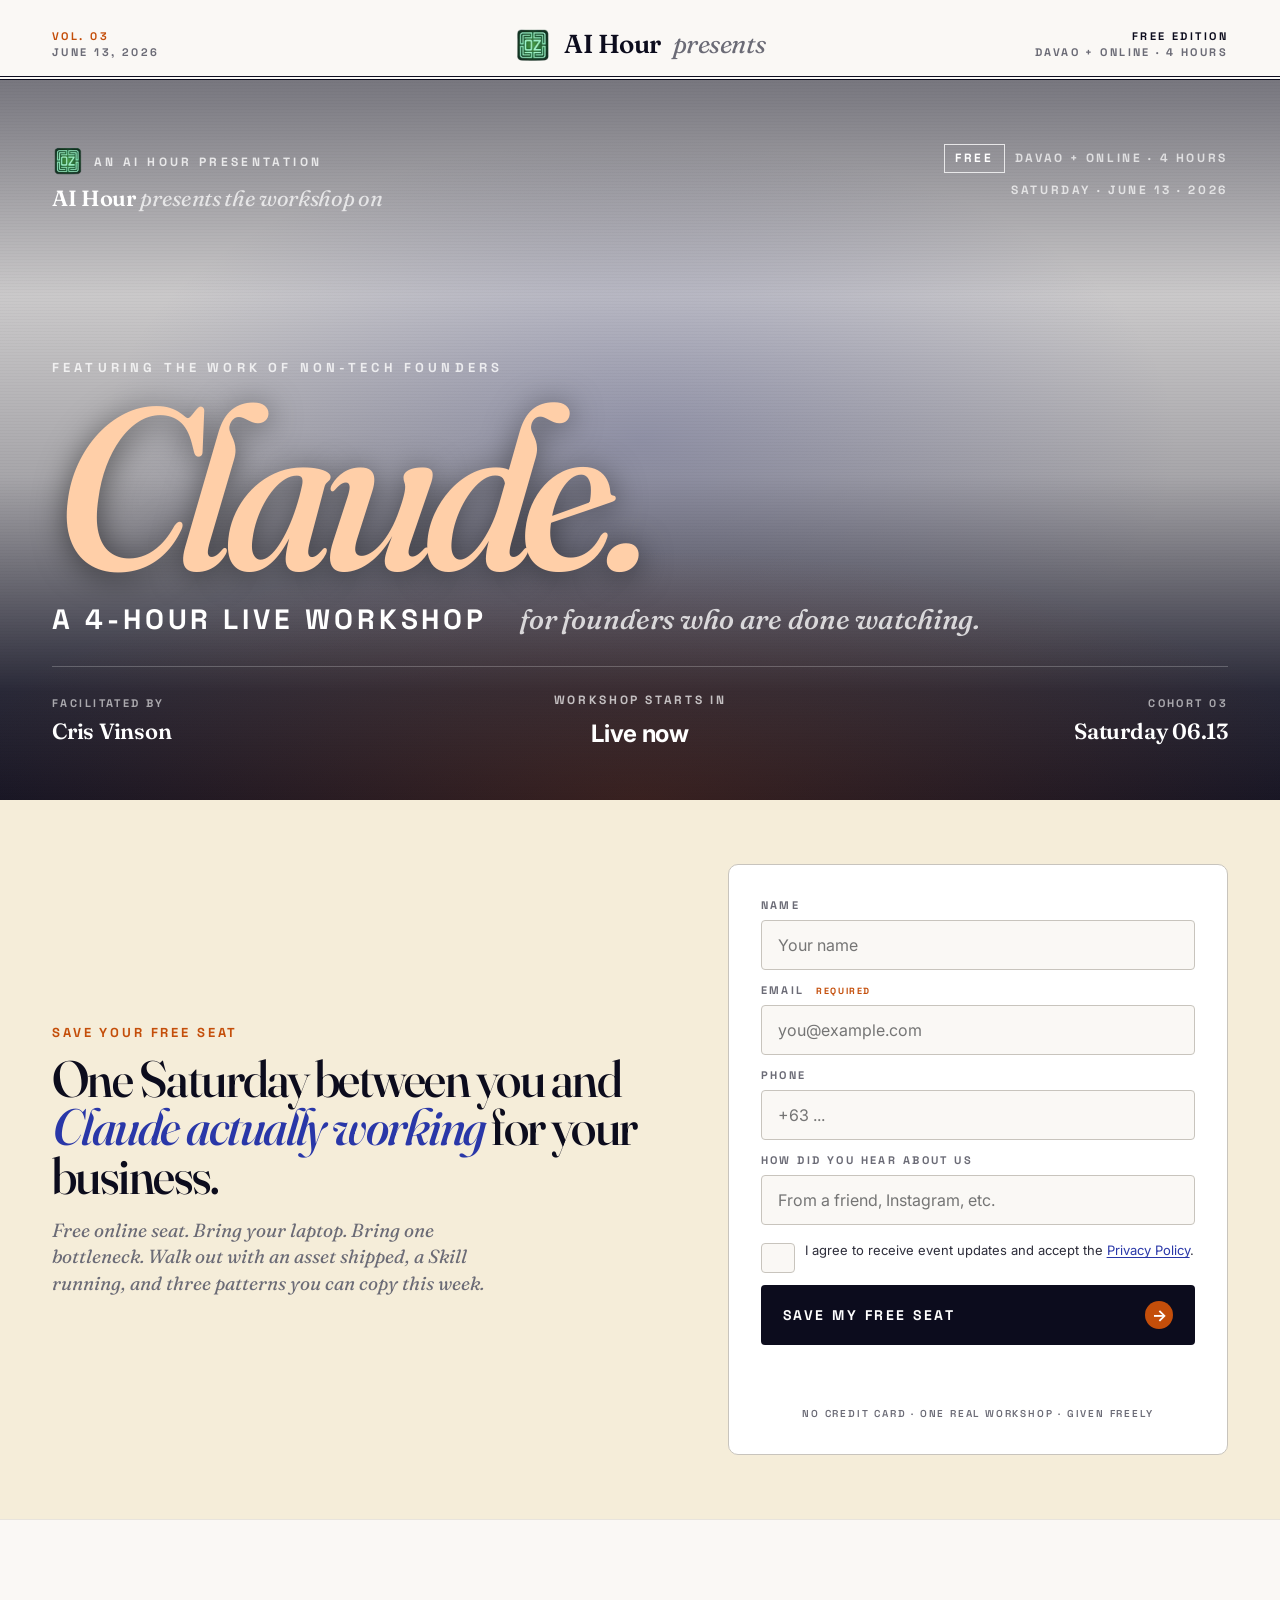
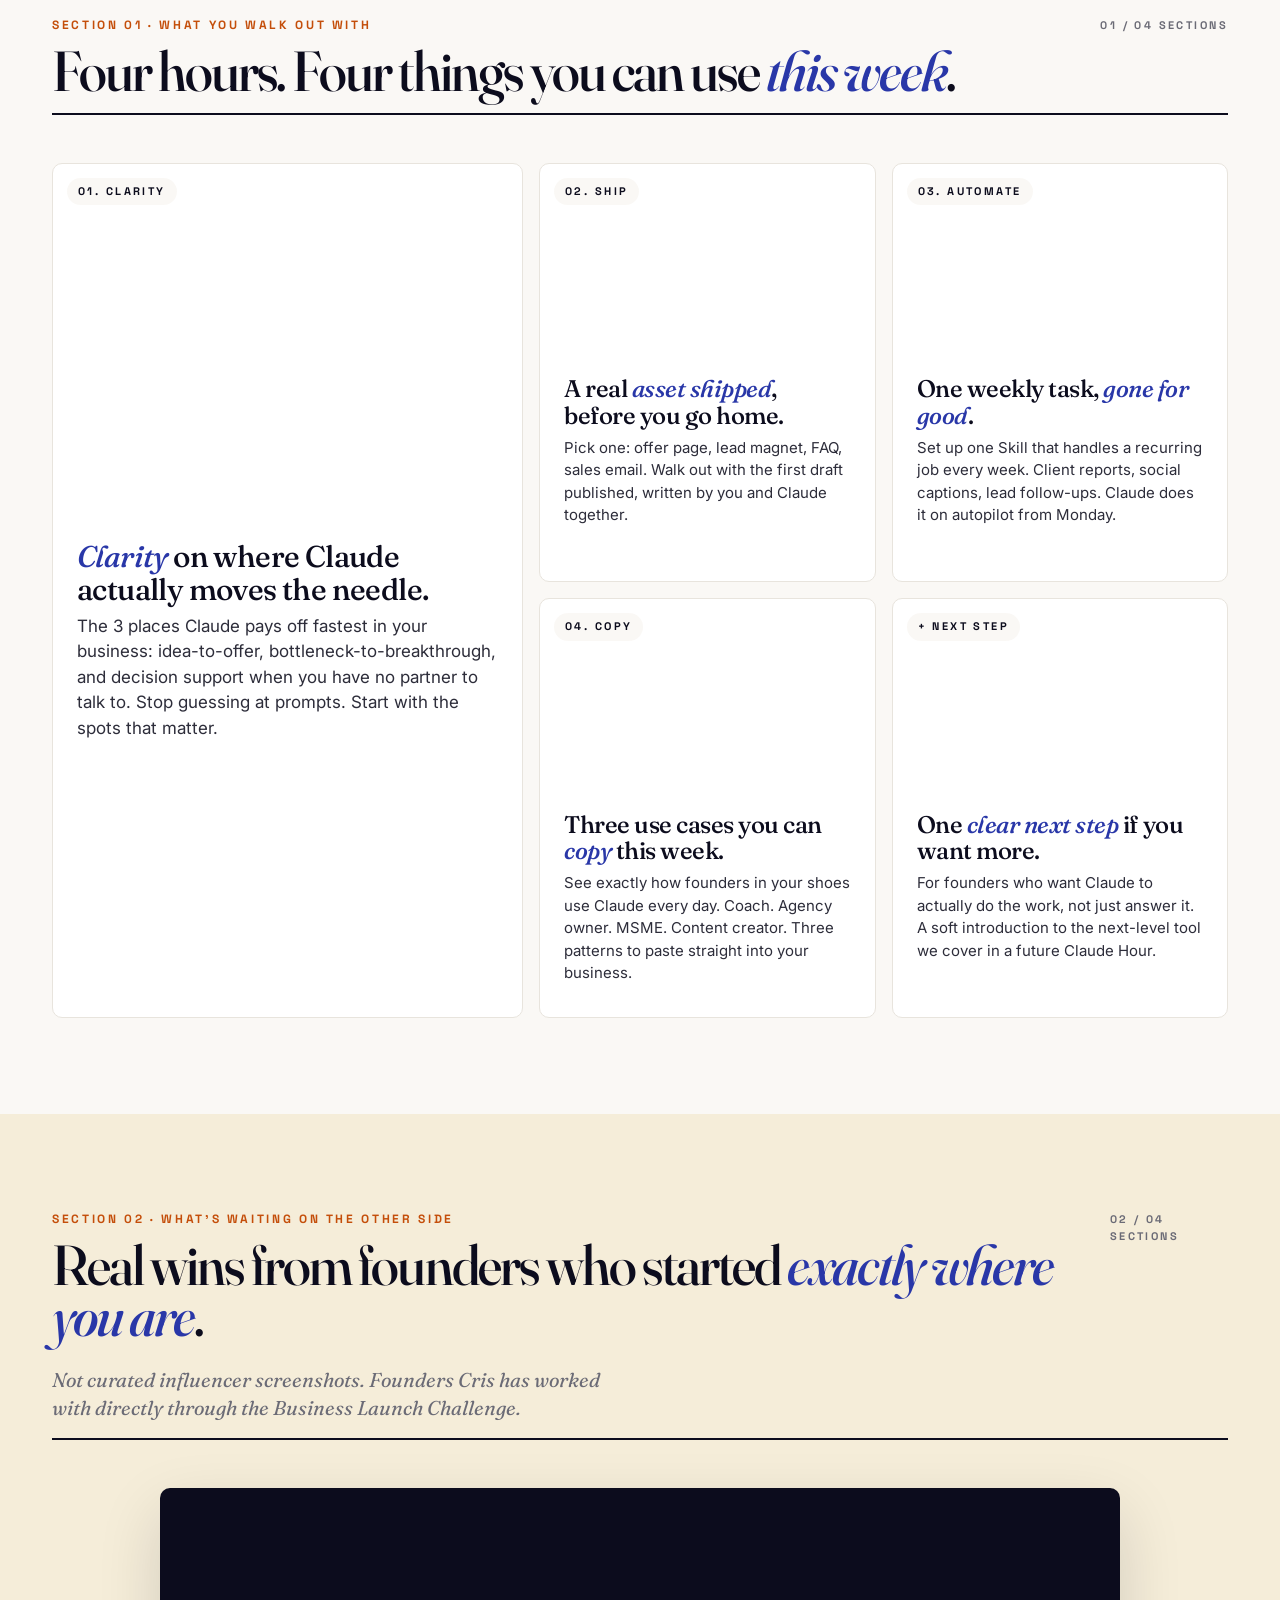
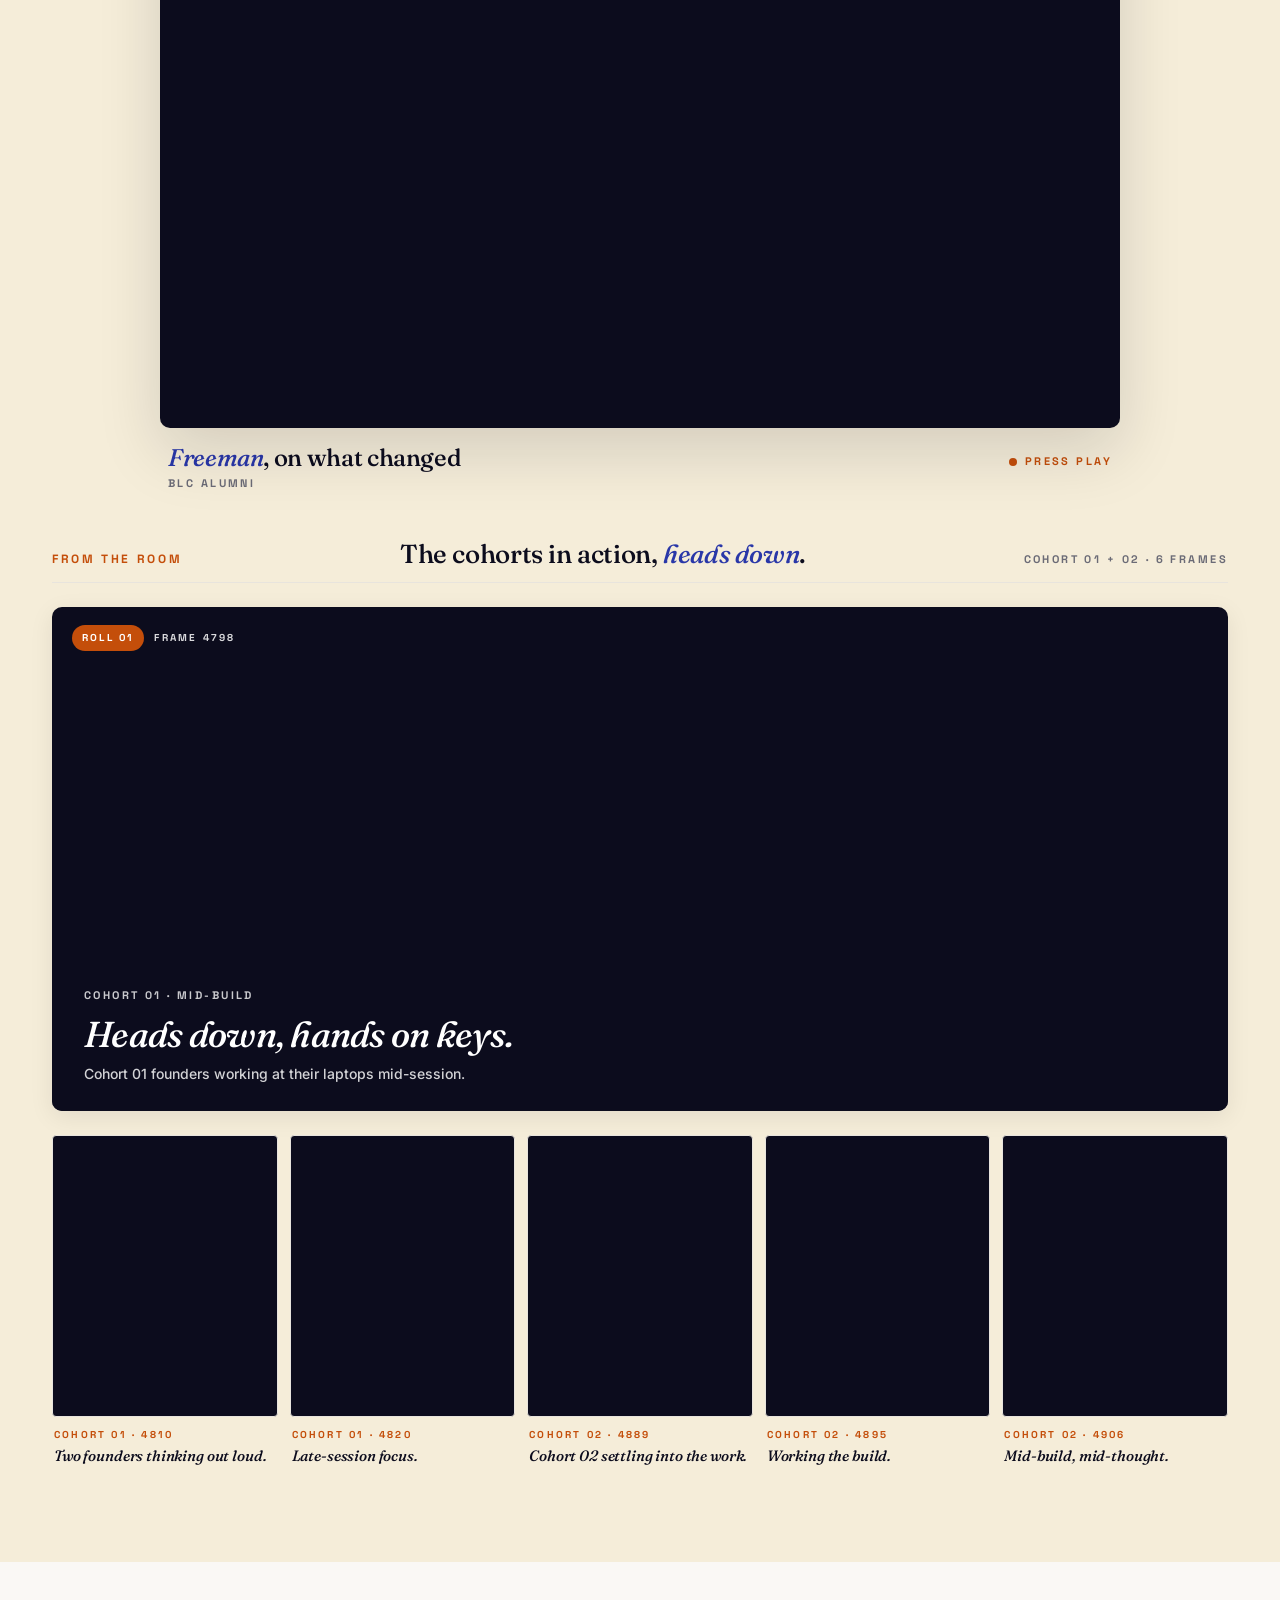
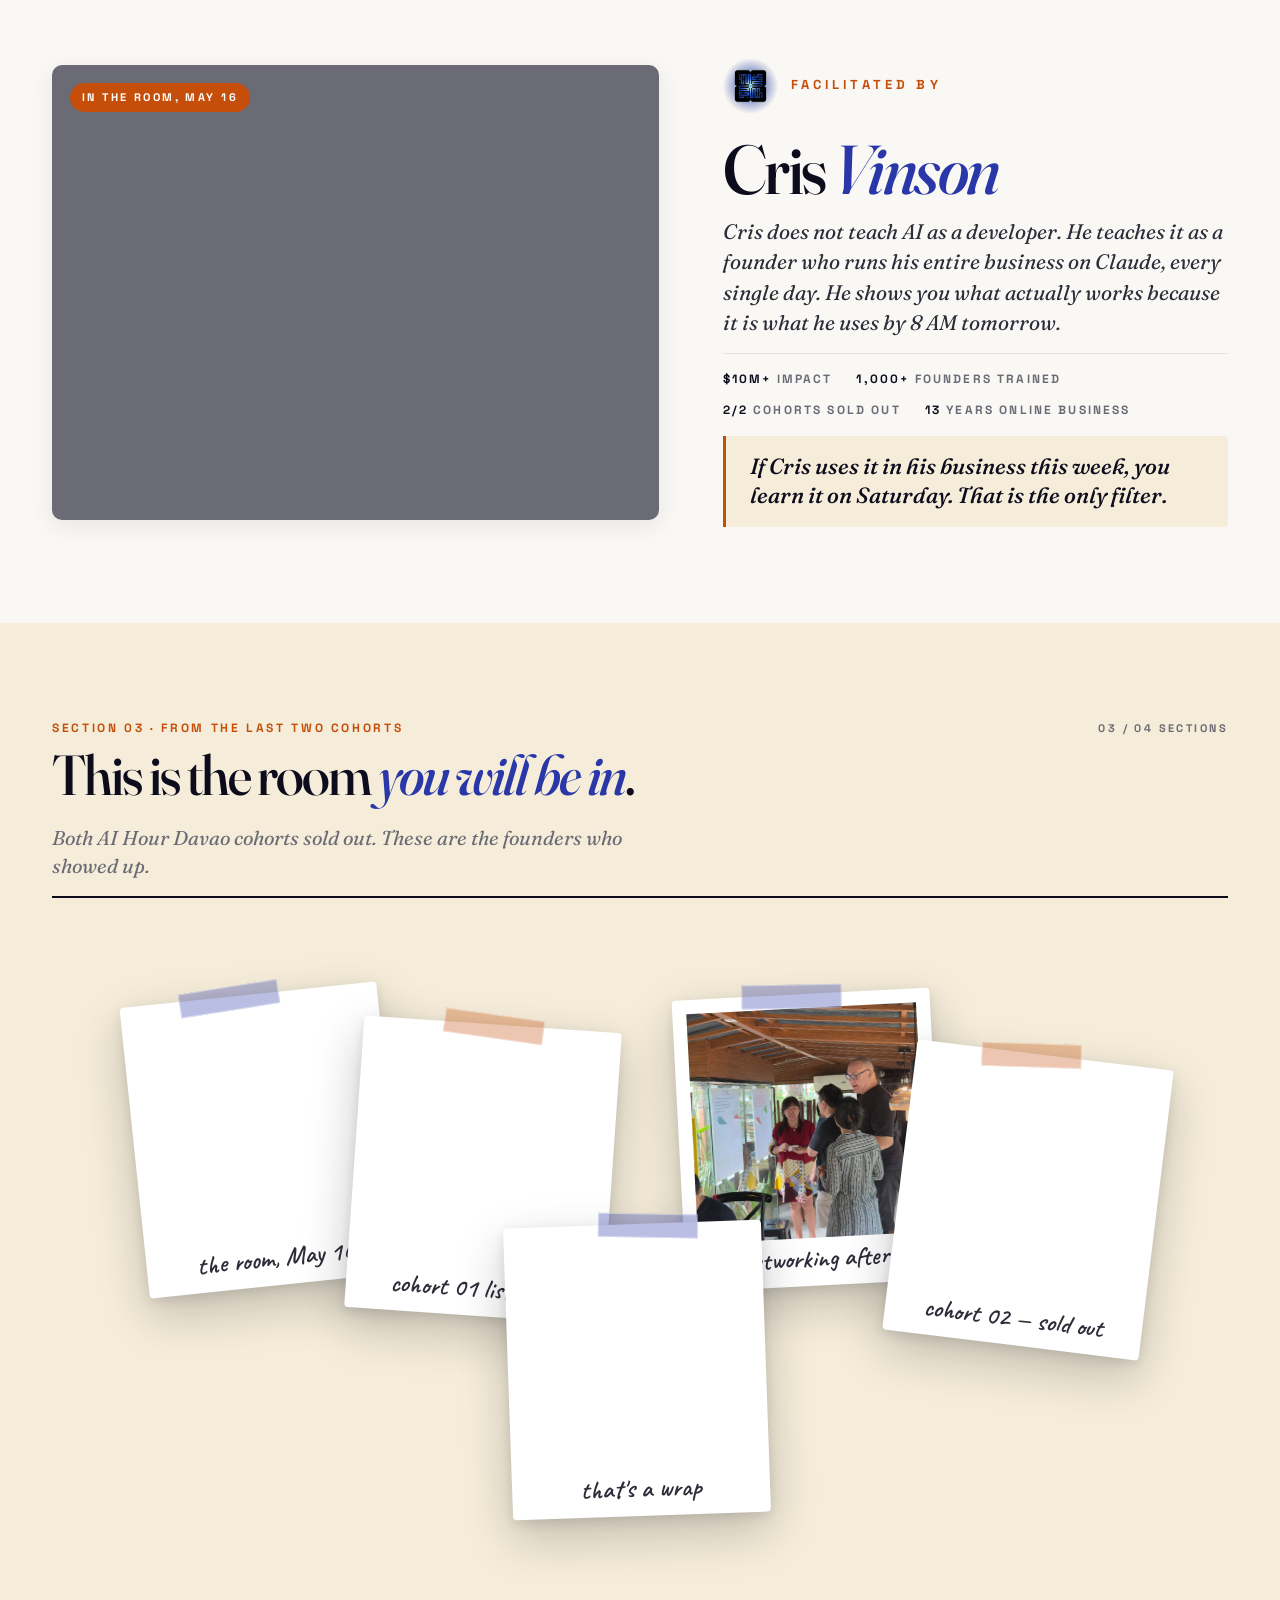
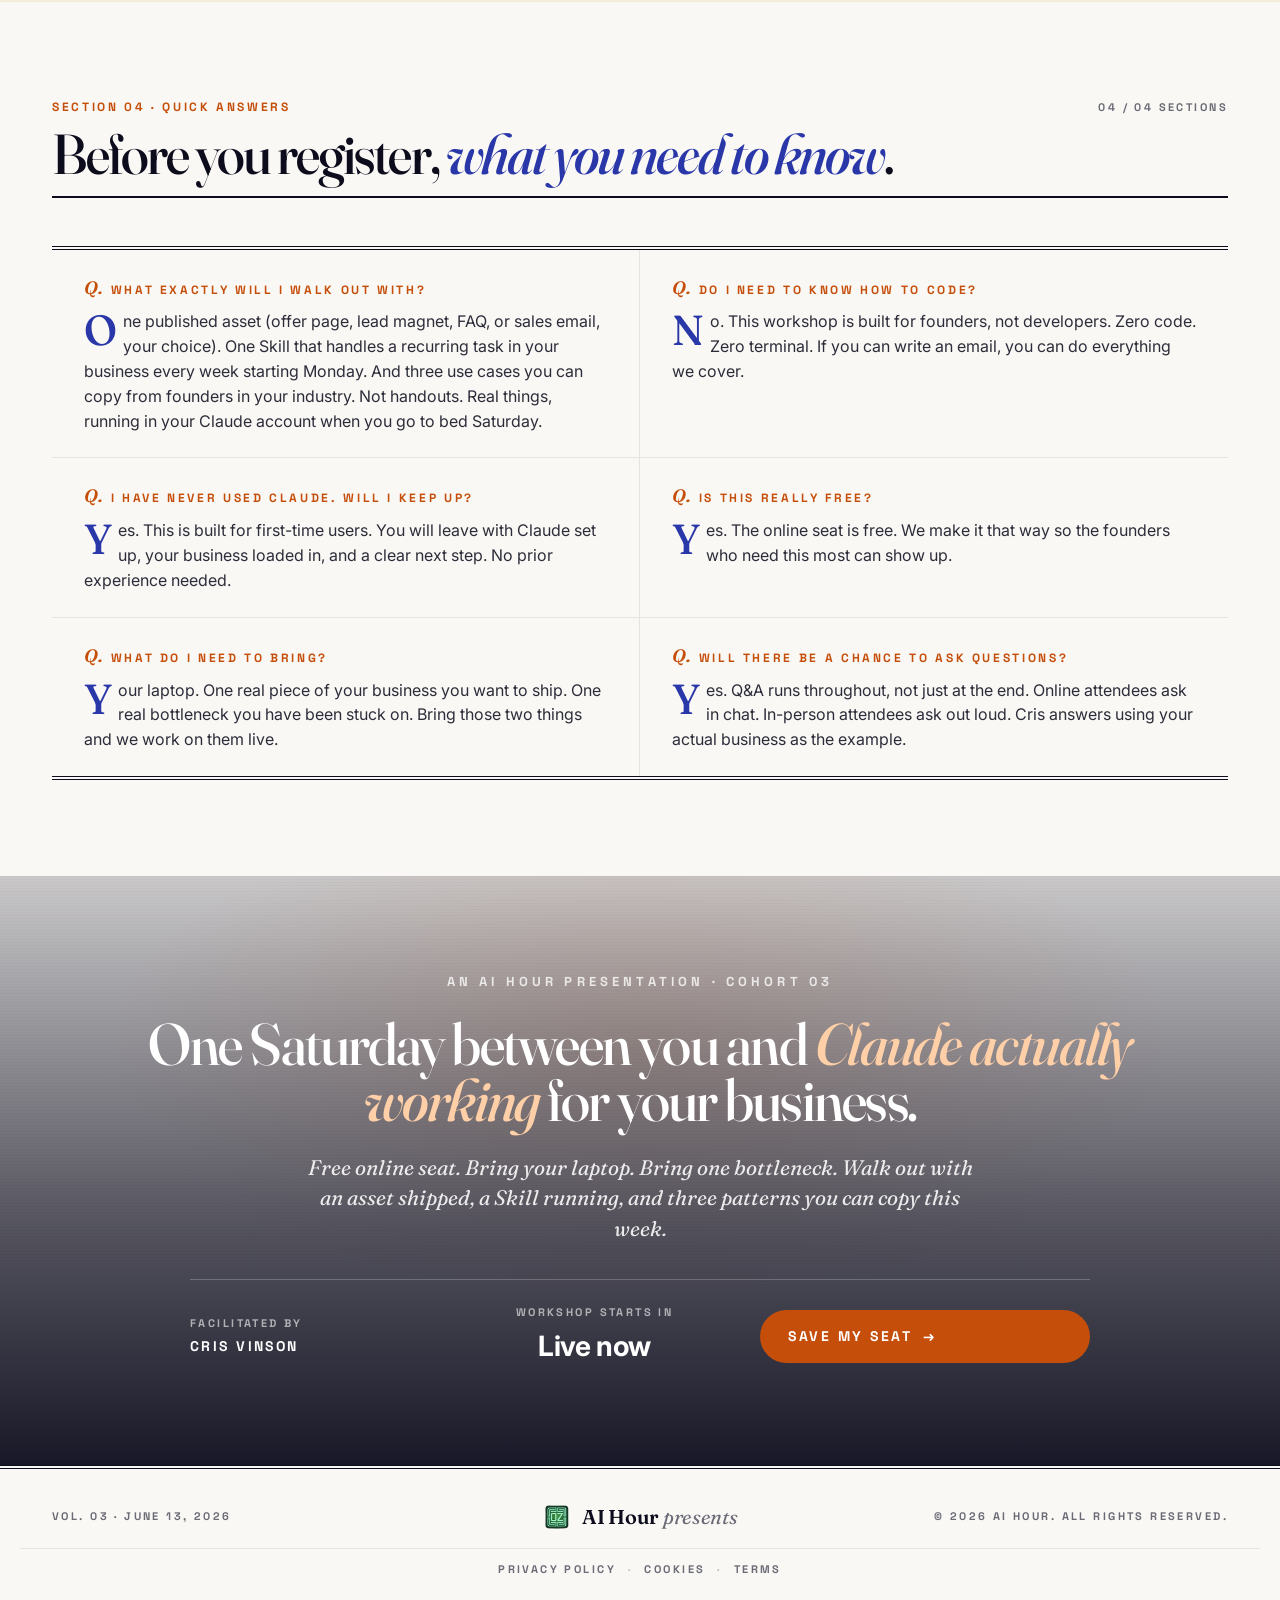
==== index.html @ 245839ef "Wire registration form to GHL via n8n - Form action posts to n8n webhook - Tags applied: claude for " ====
<!doctype html>
<html lang="en">
<head>
  <meta charset="utf-8">
  <meta name="viewport" content="width=device-width, initial-scale=1">
  <title>AI Hour Presents: Claude for Founders, June 13</title>
  <meta name="description" content="Free 4-hour Saturday workshop on Claude for non-tech founders. Walk out with a real offer page shipped, one weekly task automated, and Claude working.">
  <meta name="robots" content="index, follow">
  <link rel="canonical" href="https://bonusescvinson.vercel.app/">
  <meta name="theme-color" content="#c44e0a">
  <link rel="icon" type="image/webp" href="/assets/brand/oz-logo.webp">
  <link rel="apple-touch-icon" href="/assets/brand/oz-logo.webp">

  <!-- Open Graph -->
  <meta property="og:type" content="website">
  <meta property="og:title" content="AI Hour Presents: Claude for Founders, June 13">
  <meta property="og:description" content="Free 4-hour Saturday workshop on Claude for non-tech founders. Walk out with a real offer page shipped, one weekly task automated, and Claude working.">
  <meta property="og:image" content="https://bonusescvinson.vercel.app/assets/photos/DSCF4913.JPG">
  <meta property="og:url" content="https://bonusescvinson.vercel.app/">
  <meta property="og:site_name" content="AI Hour Presents: Claude for Founders">
  <meta property="og:locale" content="en_PH">

  <!-- Twitter Card -->
  <meta name="twitter:card" content="summary_large_image">
  <meta name="twitter:title" content="AI Hour Presents: Claude for Founders, June 13">
  <meta name="twitter:description" content="Free 4-hour Saturday workshop on Claude for non-tech founders. Walk out with a real offer page shipped, one weekly task automated, and Claude working.">
  <meta name="twitter:image" content="https://bonusescvinson.vercel.app/assets/photos/DSCF4913.JPG">

  <!-- JSON-LD Event schema -->
  <script type="application/ld+json">
  {
    "@context": "https://schema.org",
    "@type": "Event",
    "name": "AI Hour Presents: Claude for Founders",
    "description": "Free 4-hour Saturday workshop on Claude for non-tech founders. Walk out with a real offer page shipped, one weekly task automated, and Claude working.",
    "startDate": "2026-06-13T14:00:00+08:00",
    "endDate": "2026-06-13T18:00:00+08:00",
    "eventStatus": "https://schema.org/EventScheduled",
    "eventAttendanceMode": "https://schema.org/MixedEventAttendanceMode",
    "location": [
      {
        "@type": "VirtualLocation",
        "url": "https://bonusescvinson.vercel.app/live"
      },
      {
        "@type": "Place",
        "name": "Davao City venue",
        "address": {
          "@type": "PostalAddress",
          "addressLocality": "Davao City",
          "addressRegion": "Davao del Sur",
          "addressCountry": "PH"
        }
      }
    ],
    "organizer": {
      "@type": "Organization",
      "name": "AI Hour",
      "url": "https://bonusescvinson.vercel.app/"
    },
    "performer": {
      "@type": "Person",
      "name": "Cris Vinson"
    },
    "image": "https://bonusescvinson.vercel.app/assets/photos/DSCF4913.JPG",
    "offers": [
      {
        "@type": "Offer",
        "name": "Free online seat",
        "price": "0",
        "priceCurrency": "PHP",
        "availability": "https://schema.org/InStock",
        "url": "https://bonusescvinson.vercel.app/",
        "validFrom": "2026-05-01T00:00:00+08:00"
      },
      {
        "@type": "Offer",
        "name": "VIP virtual seat",
        "price": "1500",
        "priceCurrency": "PHP",
        "availability": "https://schema.org/InStock",
        "url": "https://bonusescvinson.vercel.app/vip",
        "validFrom": "2026-05-01T00:00:00+08:00"
      },
      {
        "@type": "Offer",
        "name": "F2F Davao seat",
        "price": "1500",
        "priceCurrency": "PHP",
        "availability": "https://schema.org/LimitedAvailability",
        "url": "https://bonusescvinson.vercel.app/f2f",
        "validFrom": "2026-05-01T00:00:00+08:00"
      }
    ]
  }
  </script>

  <link rel="preconnect" href="https://fonts.googleapis.com">
  <link rel="preconnect" href="https://fonts.gstatic.com" crossorigin>
  <link href="https://fonts.googleapis.com/css2?family=Inter:wght@400;500;600;700;800&family=Space+Grotesk:wght@500;600;700&family=Fraunces:opsz,wght@9..144,400;9..144,500;9..144,600;9..144,700;9..144,800&family=Caveat:wght@500;600;700&display=swap" rel="stylesheet">
  <link rel="preload" as="image" href="assets/photos/DSCF4913.JPG" fetchpriority="high">
  <link rel="stylesheet" href="styles.css">
</head>
<body>

  <!-- ============== 1. NEWSPAPER MASTHEAD NAV ============== -->
  <header class="masthead">
    <div class="masthead-inner">
      <div class="masthead-left">
        <strong>Vol. 03</strong><br>
        June 13, 2026
      </div>
      <a class="masthead-center" href="index.html">
        <img class="mark" src="assets/brand/oz-logo.webp" alt="Oz">
        AI Hour <em>presents</em>
      </a>
      <div class="masthead-right">
        <strong>Free Edition</strong>
        Davao + Online &middot; 4 hours
      </div>
    </div>
  </header>

  <!-- ============== 2. CINEMA HERO ============== -->
  <section class="hero">
    <div class="hero-frame">

      <div class="hero-credits">
        <div class="hero-studio">
          <img class="hero-studio-mark" src="assets/brand/oz-logo.webp" alt="Oz">An AI Hour Presentation
          <strong>AI Hour <em>presents the workshop on</em></strong>
        </div>
        <div class="hero-rating">
          <div class="row">
            <span class="badge">FREE</span>
            <span>Davao + Online &middot; 4 hours</span>
          </div>
          <div class="row">
            <span>Saturday &middot; June 13 &middot; 2026</span>
          </div>
        </div>
      </div>

      <div class="hero-title">
        <div class="hero-presenter">Featuring the work of non-tech founders</div>
        <h1 class="hero-word"><em>Claude.</em></h1>
        <div class="hero-subline">
          A 4-Hour Live Workshop &nbsp; <em>for founders who are done watching.</em>
        </div>
      </div>

      <div class="hero-billing">
        <div class="item">
          Facilitated by
          <strong>Cris Vinson</strong>
        </div>
        <div class="center">
          Workshop starts in
          <strong class="js-countdown" id="hero-countdown" aria-live="polite">--d --h --m</strong>
        </div>
        <div class="item right">
          Cohort 03
          <strong>Saturday 06.13</strong>
        </div>
      </div>

    </div>
  </section>

  <!-- ============== 3. REGISTRATION BAND ============== -->
  <section class="reg-band" id="register">
    <div class="reg-inner">
      <div class="reg-left">
        <div class="label">Save your free seat</div>
        <h2>One Saturday between you and <em>Claude actually working</em> for your business.</h2>
        <p>Free online seat. Bring your laptop. Bring one bottleneck. Walk out with an asset shipped, a Skill running, and three patterns you can copy this week.</p>
      </div>

      <form class="reg-form" id="reg-form" action="https://automation.civy.io/webhook/aihour-workshop-signup" method="post" novalidate>
        <div class="form-field">
          <div class="form-label">Name</div>
          <input type="text" name="name" placeholder="Your name">
        </div>
        <div class="form-field">
          <div class="form-label">Email <span class="form-req">required</span></div>
          <input type="email" name="email" placeholder="you@example.com" required>
        </div>
        <div class="form-field">
          <div class="form-label">Phone</div>
          <input type="tel" name="phone" placeholder="+63 ...">
        </div>
        <div class="form-field">
          <div class="form-label">How did you hear about us</div>
          <input type="text" name="referred_by" placeholder="From a friend, Instagram, etc.">
        </div>
        <label class="form-consent">
          <input type="checkbox" name="consent" value="yes">
          <span>I agree to receive event updates and accept the <a href="/privacy">Privacy Policy</a>.</span>
        </label>
        <button type="submit" class="btn-cta">
          Save my free seat
          <span class="arrow">&rarr;</span>
        </button>
        <div class="form-status" id="form-status" role="status" aria-live="polite"></div>
        <div class="form-foot">No credit card &middot; One real workshop &middot; Given freely</div>
      </form>
    </div>
  </section>

  <!-- ============== 4. MOSAIC OUTCOMES ============== -->
  <section class="section">
    <div class="container">
      <div class="section-head">
        <div class="section-head-stack">
          <span class="section-eyebrow">Section 01 &middot; What you walk out with</span>
          <h2>Four hours. Four things you can use <em>this week</em>.</h2>
        </div>
        <span class="section-folio">01 / 04 sections</span>
      </div>

      <div class="outcomes-mosaic">

        <article class="outcome large">
          <div class="outcome-photo" style="background-image: url('assets/photos/DSCF4791.JPG');">
            <span class="tag">01. Clarity</span>
          </div>
          <div class="outcome-body">
            <h3><em>Clarity</em> on where Claude actually moves the needle.</h3>
            <p>The 3 places Claude pays off fastest in your business: idea-to-offer, bottleneck-to-breakthrough, and decision support when you have no partner to talk to. Stop guessing at prompts. Start with the spots that matter.</p>
          </div>
        </article>

        <article class="outcome">
          <div class="outcome-photo" style="background-image: url('assets/photos/DSCF4805.JPG');">
            <span class="tag">02. Ship</span>
          </div>
          <div class="outcome-body">
            <h3>A real <em>asset shipped</em>, before you go home.</h3>
            <p>Pick one: offer page, lead magnet, FAQ, sales email. Walk out with the first draft published, written by you and Claude together.</p>
          </div>
        </article>

        <article class="outcome">
          <div class="outcome-photo" style="background-image: url('assets/photos/DSCF4900.JPG');">
            <span class="tag">03. Automate</span>
          </div>
          <div class="outcome-body">
            <h3>One weekly task, <em>gone for good</em>.</h3>
            <p>Set up one Skill that handles a recurring job every week. Client reports, social captions, lead follow-ups. Claude does it on autopilot from Monday.</p>
          </div>
        </article>

        <article class="outcome">
          <div class="outcome-photo" style="background-image: url('assets/photos/DSCF4908.JPG');">
            <span class="tag">04. Copy</span>
          </div>
          <div class="outcome-body">
            <h3>Three use cases you can <em>copy</em> this week.</h3>
            <p>See exactly how founders in your shoes use Claude every day. Coach. Agency owner. MSME. Content creator. Three patterns to paste straight into your business.</p>
          </div>
        </article>

        <article class="outcome">
          <div class="outcome-photo" style="background-image: url('assets/photos/DSCF4884.JPG');">
            <span class="tag">+ Next step</span>
          </div>
          <div class="outcome-body">
            <h3>One <em>clear next step</em> if you want more.</h3>
            <p>For founders who want Claude to actually do the work, not just answer it. A soft introduction to the next-level tool we cover in a future Claude Hour.</p>
          </div>
        </article>

      </div>
    </div>
  </section>

  <!-- ============== 5. FILMSTRIP BLC PROOF ============== -->
  <section class="section section-soft">
    <div class="container">
      <div class="section-head">
        <div class="section-head-stack">
          <span class="section-eyebrow">Section 02 &middot; What's waiting on the other side</span>
          <h2>Real wins from founders who started <em>exactly where you are</em>.</h2>
          <p class="deck">Not curated influencer screenshots. Founders Cris has worked with directly through the Business Launch Challenge.</p>
        </div>
        <span class="section-folio">02 / 04 sections</span>
      </div>

      <!-- Featured testimonial video -->
      <div class="proof-video">
        <div class="proof-video-frame">
          <iframe src="https://share.descript.com/embed/uKqMexaYORm" frameborder="0" allowfullscreen></iframe>
        </div>
        <div class="proof-video-caption">
          <div class="who">
            <em>Freeman</em>, on what changed
            <small>BLC Alumni</small>
          </div>
          <span class="play-meta">Press play</span>
        </div>
      </div>

      <!-- Working shots gallery v2 — editorial magazine spread -->
      <div class="editorial-spread">

        <div class="editorial-head">
          <span class="editorial-eyebrow">From the room</span>
          <h3 class="editorial-title">The cohorts in action, <em>heads down</em>.</h3>
          <span class="editorial-folio">Cohort 01 + 02 &middot; 6 frames</span>
        </div>

        <figure class="editorial-hero" style="background-image: url('assets/photos/DSCF4798.JPG');">
          <div class="editorial-hero-mark">
            <span class="editorial-hero-roll">Roll 01</span>
            <span class="editorial-hero-frame">Frame 4798</span>
          </div>
          <figcaption class="editorial-hero-quote">
            <span class="editorial-hero-tag">Cohort 01 &middot; Mid-build</span>
            <p>Heads down, hands on keys.</p>
            <span class="editorial-hero-meta">Cohort 01 founders working at their laptops mid-session.</span>
          </figcaption>
        </figure>

        <div class="editorial-strip">

          <figure class="editorial-frame">
            <div class="editorial-frame-img" style="background-image: url('assets/photos/DSCF4810.JPG');"></div>
            <figcaption>
              <span class="editorial-frame-tag">Cohort 01 &middot; 4810</span>
              <span class="editorial-frame-cap">Two founders thinking out loud.</span>
            </figcaption>
          </figure>

          <figure class="editorial-frame">
            <div class="editorial-frame-img" style="background-image: url('assets/photos/DSCF4820.JPG');"></div>
            <figcaption>
              <span class="editorial-frame-tag">Cohort 01 &middot; 4820</span>
              <span class="editorial-frame-cap">Late-session focus.</span>
            </figcaption>
          </figure>

          <figure class="editorial-frame">
            <div class="editorial-frame-img" style="background-image: url('assets/photos/DSCF4889.JPG');"></div>
            <figcaption>
              <span class="editorial-frame-tag">Cohort 02 &middot; 4889</span>
              <span class="editorial-frame-cap">Cohort 02 settling into the work.</span>
            </figcaption>
          </figure>

          <figure class="editorial-frame">
            <div class="editorial-frame-img" style="background-image: url('assets/photos/DSCF4895.JPG');"></div>
            <figcaption>
              <span class="editorial-frame-tag">Cohort 02 &middot; 4895</span>
              <span class="editorial-frame-cap">Working the build.</span>
            </figcaption>
          </figure>

          <figure class="editorial-frame">
            <div class="editorial-frame-img" style="background-image: url('assets/photos/DSCF4906.JPG');"></div>
            <figcaption>
              <span class="editorial-frame-tag">Cohort 02 &middot; 4906</span>
              <span class="editorial-frame-cap">Mid-build, mid-thought.</span>
            </figcaption>
          </figure>

        </div>
      </div>
    </div>
  </section>

  <!-- ============== 6. CINEMA BILLING-BAR CRIS BIO ============== -->
  <section class="section">
    <div class="container">
      <div class="bio">
        <div class="bio-photo" role="img" aria-label="Cris Vinson teaching at AI Hour Davao with the cohort in the room" style="background-image: url('assets/photos/DSCF4827.JPG');">
          <span class="photo-stamp">In the room, May 16</span>
        </div>
        <div class="bio-text">
          <div class="bio-logo-row">
            <img class="bio-logo" src="assets/brand/cris-vinson-logo.png" alt="Cris Vinson" loading="lazy" decoding="async">
            <span class="bio-credit">Facilitated by</span>
          </div>
          <h2 class="bio-name">Cris <em>Vinson</em></h2>
          <p class="bio-deck">Cris does not teach AI as a developer. He teaches it as a founder who runs his entire business on Claude, every single day. He shows you what actually works because it is what he uses by 8 AM tomorrow.</p>
          <div class="bio-creds">
            <span><strong>$10M+</strong> impact</span>
            <span><strong>1,000+</strong> founders trained</span>
            <span><strong>2/2</strong> cohorts sold out</span>
            <span><strong>13</strong> years online business</span>
          </div>
          <p class="bio-filter">If Cris uses it in his business this week, you learn it on Saturday. That is the only filter.</p>
        </div>
      </div>
    </div>
  </section>

  <!-- ============== 7. POLAROID PHOTO STRIP ============== -->
  <section class="section section-soft scrapbook-section">
    <div class="container">
      <div class="section-head">
        <div class="section-head-stack">
          <span class="section-eyebrow">Section 03 &middot; From the last two cohorts</span>
          <h2>This is the room <em>you will be in</em>.</h2>
          <p class="deck">Both AI Hour Davao cohorts sold out. These are the founders who showed up.</p>
        </div>
        <span class="section-folio">03 / 04 sections</span>
      </div>

      <div class="scrapbook">
        <div class="scrapbook-board">

          <div class="polaroid p1">
            <span class="tape"></span>
            <div class="img" style="background-image: url('assets/photos/DSCF4827.JPG');"></div>
            <div class="cap">the room, May 16</div>
          </div>

          <div class="polaroid p2">
            <span class="tape"></span>
            <div class="img" style="background-image: url('assets/photos/DSCF4796.JPG');"></div>
            <div class="cap">cohort 01 listening</div>
          </div>

          <div class="polaroid p3">
            <span class="tape"></span>
            <div class="img" style="background-image: url('assets/photos/IMG_3281.jpg');"></div>
            <div class="cap">networking after</div>
          </div>

          <div class="polaroid p4">
            <span class="tape"></span>
            <div class="img" style="background-image: url('assets/photos/DSCF4911.JPG');"></div>
            <div class="cap">cohort 02 &mdash; sold out</div>
          </div>

          <div class="polaroid p5">
            <span class="tape"></span>
            <div class="img" style="background-image: url('assets/photos/DSCF4913.JPG');"></div>
            <div class="cap">that's a wrap</div>
          </div>

        </div>
      </div>
    </div>
  </section>

  <!-- ============== 8. NEWSPAPER FAQ ============== -->
  <section class="section">
    <div class="container">
      <div class="section-head">
        <div class="section-head-stack">
          <span class="section-eyebrow">Section 04 &middot; Quick answers</span>
          <h2>Before you register, <em>what you need to know</em>.</h2>
        </div>
        <span class="section-folio">04 / 04 sections</span>
      </div>

      <div class="faq-grid">
        <div class="faq-item">
          <div class="faq-q"><span class="faq-q-text">What exactly will I walk out with?</span></div>
          <div class="faq-a">One published asset (offer page, lead magnet, FAQ, or sales email, your choice). One Skill that handles a recurring task in your business every week starting Monday. And three use cases you can copy from founders in your industry. Not handouts. Real things, running in your Claude account when you go to bed Saturday.</div>
        </div>
        <div class="faq-item">
          <div class="faq-q"><span class="faq-q-text">Do I need to know how to code?</span></div>
          <div class="faq-a">No. This workshop is built for founders, not developers. Zero code. Zero terminal. If you can write an email, you can do everything we cover.</div>
        </div>
        <div class="faq-item">
          <div class="faq-q"><span class="faq-q-text">I have never used Claude. Will I keep up?</span></div>
          <div class="faq-a">Yes. This is built for first-time users. You will leave with Claude set up, your business loaded in, and a clear next step. No prior experience needed.</div>
        </div>
        <div class="faq-item">
          <div class="faq-q"><span class="faq-q-text">Is this really free?</span></div>
          <div class="faq-a">Yes. The online seat is free. We make it that way so the founders who need this most can show up.</div>
        </div>
        <div class="faq-item">
          <div class="faq-q"><span class="faq-q-text">What do I need to bring?</span></div>
          <div class="faq-a">Your laptop. One real piece of your business you want to ship. One real bottleneck you have been stuck on. Bring those two things and we work on them live.</div>
        </div>
        <div class="faq-item">
          <div class="faq-q"><span class="faq-q-text">Will there be a chance to ask questions?</span></div>
          <div class="faq-a">Yes. Q&amp;A runs throughout, not just at the end. Online attendees ask in chat. In-person attendees ask out loud. Cris answers using your actual business as the example.</div>
        </div>
      </div>
    </div>
  </section>

  <!-- ============== 9. CINEMA FINAL CTA ============== -->
  <section class="final-cta">
    <div class="final-inner">
      <div class="final-credit">An AI Hour Presentation &middot; Cohort 03</div>
      <h2 class="final-headline">One Saturday between you and <em>Claude actually working</em> for your business.</h2>
      <p class="final-deck">Free online seat. Bring your laptop. Bring one bottleneck. Walk out with an asset shipped, a Skill running, and three patterns you can copy this week.</p>

      <div class="final-bar">
        <div class="col">
          Facilitated by
          <strong>Cris Vinson</strong>
        </div>
        <div class="url">
          <small>Workshop starts in</small>
          <span class="js-countdown" id="final-countdown" aria-live="polite">--d --h --m</span>
        </div>
        <a href="#register" class="cta-pill">
          Save my seat
          <span>&rarr;</span>
        </a>
      </div>
    </div>
  </section>

  <!-- ============== 10. NEWSPAPER FOOTER ============== -->
  <footer class="footer">
    <div class="footer-inner">
      <div class="footer-left">
        Vol. 03 &middot; June 13, 2026
      </div>
      <div class="footer-center">
        <img class="footer-mark" src="assets/brand/oz-logo.webp" alt="Oz" loading="lazy" decoding="async">
        AI Hour <em>presents</em>
      </div>
      <div class="footer-right">
        &copy; 2026 AI Hour. All rights reserved.
      </div>
    </div>
    <div class="footer-legal">
      <a href="/privacy">Privacy Policy</a>
      <span class="footer-legal-sep">&middot;</span>
      <a href="/cookies">Cookies</a>
      <span class="footer-legal-sep">&middot;</span>
      <a href="/terms">Terms</a>
    </div>
  </footer>

  <!-- Mobile sticky CTA -->
  <div class="sticky-cta">
    <a href="#register">
      Save my free seat
      <span>&rarr;</span>
    </a>
  </div>

  <!-- Live countdown to workshop start (Saturday June 13, 2026, 14:00 Manila = 06:00 UTC) -->
  <script>
    (function () {
      var TARGET = new Date('2026-06-13T06:00:00Z').getTime();
      var nodes = document.querySelectorAll('.js-countdown');
      if (!nodes.length) return;
      var pad = function (n) { return String(n).padStart(2, '0'); };
      function tick() {
        var diff = TARGET - Date.now();
        if (diff <= 0) {
          for (var i = 0; i < nodes.length; i++) nodes[i].textContent = 'Live now';
          return;
        }
        var d = Math.floor(diff / 86400000);
        var h = Math.floor((diff % 86400000) / 3600000);
        var m = Math.floor((diff % 3600000) / 60000);
        var s = Math.floor((diff % 60000) / 1000);
        var text = d + 'd ' + pad(h) + 'h ' + pad(m) + 'm ' + pad(s) + 's';
        for (var i = 0; i < nodes.length; i++) nodes[i].textContent = text;
      }
      tick();
      setInterval(tick, 1000);
    })();
  </script>

  <!-- Registration form: submit to n8n webhook, redirect to /thanks on success -->
  <script>
    (function () {
      var form = document.getElementById('reg-form');
      if (!form) return;
      var btn = form.querySelector('button[type="submit"]');
      var status = document.getElementById('form-status');
      var endpoint = 'https://automation.civy.io/webhook/aihour-workshop-signup';
      form.addEventListener('submit', function (e) {
        e.preventDefault();
        var data = {};
        new FormData(form).forEach(function (v, k) { data[k] = v; });
        if (!data.email) {
          status.textContent = 'Please enter your email so we can send your Zoom link.';
          status.className = 'form-status err';
          return;
        }
        btn.disabled = true;
        var oldLabel = btn.innerHTML;
        btn.innerHTML = 'Saving your seat...';
        status.textContent = '';
        status.className = 'form-status';
        fetch(endpoint, {
          method: 'POST',
          headers: { 'Content-Type': 'application/json' },
          body: JSON.stringify(data)
        }).then(function (r) {
          if (r.ok) { window.location.href = '/thanks'; return; }
          throw new Error('Submission failed with status ' + r.status);
        }).catch(function (err) {
          btn.disabled = false;
          btn.innerHTML = oldLabel;
          status.textContent = 'Something went wrong. Please try again or email cvinson@primof.ph if it keeps happening.';
          status.className = 'form-status err';
          console.error(err);
        });
      });
    })();
  </script>

  <!-- VISUAL EDITOR — local only, never commit to GitHub -->
  <script>if(location.search.includes('edit')){const s=document.createElement('script');s.src='editor.js';document.body.appendChild(s);}</script>
</body>
</html>
---- styles.css ----
/* ==========================================================================
   AI Hour Presents: Claude for Founders — Editorial Landing Page
   Magazine Mix: Newspaper masthead + Cinema hero + Mosaic outcomes +
   Filmstrip proof + Polaroid scrapbook + Newspaper FAQ + Cinema CTA.
   Locked palette: warm cream + indigo + Claude orange.
   Locked type: Fraunces (display) + Inter (body) + Space Grotesk (mono) + Caveat (handwritten).
   ========================================================================== */

:root {
  /* Colors */
  --c-bg: #faf8f5;
  --c-bg-warm: #f5edd9;
  --c-surface: #ffffff;
  --c-ink: #0c0c1d;
  --c-body: #2d2d3a;
  --c-mute: #6b6b76;
  --c-rule: #e8e4dd;
  --c-rule-strong: #c8c4bd;
  --c-primary: #2937a8;
  --c-primary-hover: #1f2a8a;
  --c-warm: #c44e0a;
  --c-warm-hover: #a83f08;
  --c-warm-soft: #fdf1e7;
  --c-cream-light: #fff8e4;
  --c-success: #166534;

  /* Type families */
  --font-display: "Fraunces", "Times New Roman", Georgia, serif;
  --font-body: "Inter", -apple-system, BlinkMacSystemFont, "Segoe UI", Helvetica, Arial, sans-serif;
  --font-mono: "Space Grotesk", "JetBrains Mono", "SF Mono", Menlo, monospace;
  --font-hand: "Caveat", "Comic Sans MS", cursive;

  /* Spacing */
  --s-1: 4px;
  --s-2: 8px;
  --s-3: 12px;
  --s-4: 16px;
  --s-5: 24px;
  --s-6: 32px;
  --s-7: 48px;
  --s-8: 64px;
  --s-9: 96px;
  --s-10: 128px;

  /* Shapes */
  --r-sm: 4px;
  --r-md: 10px;
  --r-lg: 20px;
  --r-full: 9999px;

  /* Shadows */
  --shadow-sm: 0 1px 2px rgba(12, 12, 29, 0.04);
  --shadow-md: 0 6px 24px rgba(12, 12, 29, 0.08);
  --shadow-lg: 0 24px 64px rgba(12, 12, 29, 0.14);

  --container: 1240px;
  --container-narrow: 760px;
}

* { box-sizing: border-box; margin: 0; padding: 0; }

html { scroll-behavior: smooth; }

body {
  font-family: var(--font-body);
  font-size: 17px;
  line-height: 1.55;
  color: var(--c-body);
  background: var(--c-bg);
  -webkit-font-smoothing: antialiased;
  text-rendering: optimizeLegibility;
}

img { max-width: 100%; display: block; }

a { color: var(--c-primary); text-decoration: none; }
a:hover { color: var(--c-primary-hover); }

/* Containers */
.container { max-width: var(--container); margin: 0 auto; padding: 0 32px; }
.container-narrow { max-width: var(--container-narrow); margin: 0 auto; padding: 0 32px; }

.section { padding: var(--s-9) 0; }

@media (max-width: 768px) {
  .section { padding: var(--s-7) 0; }
  .container, .container-narrow { padding: 0 20px; }
}


/* ==========================================================================
   1. NEWSPAPER MASTHEAD NAV
   ========================================================================== */

.masthead {
  background: var(--c-bg);
  padding: var(--s-5) 0 var(--s-3);
  border-bottom: 4px double var(--c-ink);
  position: sticky; top: 0; z-index: 50;
}

.masthead-inner {
  max-width: var(--container);
  margin: 0 auto;
  padding: 0 32px;
  display: grid;
  grid-template-columns: 1fr auto 1fr;
  align-items: center;
  gap: var(--s-5);
}

.masthead-left, .masthead-right {
  font-family: var(--font-mono);
  font-size: 11px; font-weight: 700;
  letter-spacing: 0.22em; text-transform: uppercase;
  color: var(--c-mute);
  line-height: 1.5;
}
.masthead-left strong { color: var(--c-warm); }
.masthead-right { text-align: right; }
.masthead-right strong { color: var(--c-ink); display: block; }

.masthead-center {
  display: flex; align-items: center; gap: 12px;
  font-family: var(--font-display);
  font-size: 26px; font-weight: 600;
  color: var(--c-ink); letter-spacing: -0.018em;
  white-space: nowrap;
}
.masthead-center .mark {
  width: 38px; height: 38px; border-radius: 8px;
  display: block; object-fit: cover;
  background: transparent;
}
.masthead-center em { font-style: italic; color: var(--c-mute); font-weight: 400; }

@media (max-width: 768px) {
  .masthead-inner { grid-template-columns: 1fr auto; gap: var(--s-3); }
  .masthead-right { display: none; }
  .masthead-center { font-size: 20px; }
  .masthead-center .mark { width: 32px; height: 32px; }
}


/* Brand logo lockup primitives */
img.brand-logo {
  width: 38px; height: 38px;
  border-radius: 8px;
  display: block; object-fit: cover;
}
img.brand-logo.size-sm { width: 28px; height: 28px; }
img.brand-logo.size-md { width: 44px; height: 44px; }
img.brand-logo.size-lg { width: 64px; height: 64px; }

/* Footer mark (small) */
.footer-center .footer-mark {
  width: 28px; height: 28px; border-radius: 6px;
  display: inline-block; object-fit: cover;
  vertical-align: -7px;
  margin-right: 8px;
}

/* Hero studio mark */
.hero-studio-mark {
  width: 32px; height: 32px; border-radius: 6px;
  display: inline-block; object-fit: cover;
  vertical-align: -10px;
  margin-right: 10px;
}

/* Bio: Cris Vinson logo lockup */
.bio-logo-row {
  display: flex; align-items: center; gap: var(--s-3);
  margin-bottom: var(--s-2);
}
.bio-logo {
  width: 56px; height: 56px;
  border-radius: 10px;
  object-fit: cover;
  display: block;
  flex-shrink: 0;
}
.bio-logo-row .bio-credit { margin-bottom: 0; }


/* ==========================================================================
   2. CINEMA HERO
   ========================================================================== */

.hero {
  position: relative;
  min-height: 720px;
  background:
    linear-gradient(180deg, rgba(12,12,29,0.55) 0%, rgba(12,12,29,0.20) 30%, rgba(12,12,29,0.35) 55%, rgba(12,12,29,0.88) 85%, rgba(12,12,29,0.96) 100%),
    radial-gradient(ellipse 60% 60% at 50% 50%, rgba(41,55,168,0.22) 0%, transparent 70%),
    url('assets/photos/DSCF4913.JPG') center 75%/cover no-repeat;
  color: white;
  overflow: hidden;
}
.hero::after {
  content: "";
  position: absolute; inset: 0;
  background:
    radial-gradient(ellipse 80% 50% at 50% 100%, rgba(196,78,10,0.20) 0%, transparent 70%),
    repeating-linear-gradient(0deg, rgba(0,0,0,0.025) 0 1px, transparent 1px 3px);
  pointer-events: none;
}

.hero-frame {
  position: relative; z-index: 2;
  max-width: var(--container);
  margin: 0 auto;
  padding: var(--s-8) 32px var(--s-7);
  display: grid; grid-template-rows: auto 1fr auto;
  min-height: 720px;
}

.hero-credits {
  display: flex; justify-content: space-between; align-items: flex-start;
}
.hero-studio {
  font-family: var(--font-mono);
  font-size: 12px; font-weight: 700;
  letter-spacing: 0.28em; text-transform: uppercase;
  color: rgba(255,255,255,0.78);
  line-height: 1.5;
}
.hero-studio strong {
  display: block;
  font-family: var(--font-display);
  font-size: 22px; font-weight: 600; color: white;
  text-transform: none; letter-spacing: -0.015em;
  margin-top: 6px;
}
.hero-studio strong em { font-style: italic; color: rgba(255,255,255,0.72); font-weight: 400; }

.hero-rating {
  display: flex; flex-direction: column; align-items: flex-end; gap: 8px;
}
.hero-rating .row {
  display: flex; align-items: center; gap: 10px;
  font-family: var(--font-mono);
  font-size: 12px; font-weight: 700;
  letter-spacing: 0.22em; text-transform: uppercase;
  color: rgba(255,255,255,0.7);
}
.hero-rating .badge {
  padding: 4px 10px;
  border: 1.5px solid rgba(255,255,255,0.78);
  font-weight: 700; color: white;
}

.hero-title {
  align-self: end;
  padding: var(--s-7) 0 var(--s-5);
  display: flex; flex-direction: column; gap: var(--s-3);
  max-width: 1100px;
}
.hero-presenter {
  font-family: var(--font-mono);
  font-size: 13px; font-weight: 700;
  letter-spacing: 0.32em; text-transform: uppercase;
  color: rgba(255,255,255,0.78);
}
.hero-word {
  font-family: var(--font-display);
  font-style: italic; font-weight: 500;
  font-size: clamp(96px, 18vw, 280px);
  line-height: 0.85;
  letter-spacing: -0.05em;
  color: white;
  font-variation-settings: "opsz" 144, "SOFT" 50;
  text-shadow: 0 4px 32px rgba(0,0,0,0.55);
}
.hero-word em { color: #ffcfa8; font-style: italic; }
.hero-subline {
  font-family: var(--font-mono);
  font-weight: 700;
  font-size: clamp(18px, 2.2vw, 28px);
  letter-spacing: 0.14em; text-transform: uppercase;
  color: white;
}
.hero-subline em {
  font-family: var(--font-display); font-style: italic;
  font-weight: 500; letter-spacing: -0.005em;
  text-transform: none; color: rgba(255,255,255,0.78);
}

.hero-billing {
  border-top: 1.5px solid rgba(255,255,255,0.22);
  padding-top: var(--s-5);
  display: grid; grid-template-columns: 1fr auto 1fr; gap: var(--s-7);
  align-items: center;
}
.hero-billing .item {
  font-family: var(--font-mono);
  font-size: 11px; font-weight: 700;
  letter-spacing: 0.22em; text-transform: uppercase;
  color: rgba(255,255,255,0.6); line-height: 1.4;
}
.hero-billing .item strong {
  display: block; font-family: var(--font-display);
  font-size: 22px; font-weight: 600; color: white;
  text-transform: none; letter-spacing: -0.01em;
  margin-top: 4px;
}
.hero-billing .center {
  font-family: var(--font-mono);
  text-align: center;
  font-size: 12px; font-weight: 700;
  letter-spacing: 0.22em; text-transform: uppercase;
  color: rgba(255,255,255,0.7);
}
.hero-billing .center strong {
  display: block;
  font-family: var(--font-body);
  font-size: 24px; font-weight: 700; color: white;
  letter-spacing: -0.015em; text-transform: none;
  margin-top: 6px;
}
.hero-billing .right { text-align: right; }

@media (max-width: 768px) {
  .hero { min-height: 600px; }
  .hero-frame { padding: var(--s-6) 20px var(--s-5); min-height: 600px; }
  .hero-credits { flex-direction: column; gap: var(--s-4); }
  .hero-rating { align-items: flex-start; }
  .hero-title { padding: var(--s-5) 0; }
  .hero-billing { grid-template-columns: 1fr; gap: var(--s-4); text-align: left; }
  .hero-billing .right { text-align: left; }
  .hero-billing .center { text-align: left; }
}


/* ==========================================================================
   3. REGISTRATION BAND (below hero)
   ========================================================================== */

.reg-band {
  background: var(--c-bg-warm);
  padding: var(--s-8) 0;
  border-bottom: 1px solid var(--c-rule);
}

.reg-inner {
  max-width: var(--container);
  margin: 0 auto;
  padding: 0 32px;
  display: grid;
  grid-template-columns: 1.1fr 0.9fr;
  gap: var(--s-8);
  align-items: center;
}

.reg-left .label {
  font-family: var(--font-mono);
  font-size: 13px; font-weight: 700;
  letter-spacing: 0.22em; text-transform: uppercase;
  color: var(--c-warm); margin-bottom: var(--s-3);
}
.reg-left h2 {
  font-family: var(--font-display);
  font-weight: 500;
  font-size: clamp(36px, 4vw, 56px);
  line-height: 0.95;
  letter-spacing: -0.03em;
  color: var(--c-ink);
  font-variation-settings: "opsz" 144;
}
.reg-left h2 em { font-style: italic; color: var(--c-primary); font-weight: 500; }
.reg-left p {
  font-family: var(--font-display); font-style: italic;
  font-size: 19px; font-weight: 400; line-height: 1.4;
  color: var(--c-mute); margin-top: var(--s-4); max-width: 460px;
}

.reg-form {
  background: var(--c-surface);
  border: 1.5px solid var(--c-rule-strong);
  border-radius: var(--r-md);
  padding: var(--s-6);
  display: flex; flex-direction: column; gap: var(--s-3);
}
.reg-form .form-label {
  font-family: var(--font-mono);
  font-size: 11px; font-weight: 700;
  letter-spacing: 0.22em; text-transform: uppercase;
  color: var(--c-mute);
}
.reg-form input {
  width: 100%;
  padding: 14px 16px;
  border-radius: var(--r-sm);
  border: 1.5px solid var(--c-rule-strong);
  font-family: var(--font-body);
  font-size: 16px;
  color: var(--c-ink);
  background: var(--c-bg);
}
.reg-form input:focus {
  outline: none;
  border-color: var(--c-ink);
  box-shadow: 0 0 0 3px rgba(12,12,29,0.08);
}
.reg-form .btn-cta {
  width: 100%;
  padding: 16px 22px;
  background: var(--c-ink);
  color: white;
  font-family: var(--font-mono);
  font-weight: 700;
  font-size: 14px;
  letter-spacing: 0.18em;
  text-transform: uppercase;
  border: none;
  border-radius: var(--r-sm);
  cursor: pointer;
  display: flex; align-items: center; justify-content: space-between;
  transition: background 0.15s;
}
.reg-form .btn-cta:hover { background: var(--c-primary); }
.reg-form .btn-cta .arrow {
  width: 28px; height: 28px; border-radius: 999px;
  background: var(--c-warm); display: grid; place-items: center;
  font-size: 16px; font-family: var(--font-body); font-weight: 700;
  letter-spacing: 0;
}
.reg-form .form-foot {
  font-family: var(--font-mono);
  font-size: 10px; font-weight: 600;
  letter-spacing: 0.18em; text-transform: uppercase;
  color: var(--c-mute); text-align: center; margin-top: var(--s-2);
}

@media (max-width: 900px) {
  .reg-inner { grid-template-columns: 1fr; gap: var(--s-5); }
}


/* ==========================================================================
   4. MOSAIC OUTCOMES (Poster D pattern)
   ========================================================================== */

.section-eyebrow {
  font-family: var(--font-mono);
  font-size: 12px; font-weight: 700;
  letter-spacing: 0.22em; text-transform: uppercase;
  color: var(--c-warm);
}
.section-folio {
  font-family: var(--font-mono);
  font-size: 11px; font-weight: 700;
  letter-spacing: 0.22em; text-transform: uppercase;
  color: var(--c-mute);
}
.section-head {
  display: flex; justify-content: space-between; align-items: baseline;
  padding-bottom: var(--s-4);
  margin-bottom: var(--s-7);
  border-bottom: 2px solid var(--c-ink);
}
.section-head h2 {
  font-family: var(--font-display);
  font-weight: 500;
  font-size: clamp(40px, 4.4vw, 64px);
  line-height: 0.9;
  letter-spacing: -0.035em;
  color: var(--c-ink);
  font-variation-settings: "opsz" 144;
  flex: 1;
}
.section-head h2 em { font-style: italic; color: var(--c-primary); font-weight: 500; }
.section-head .deck {
  font-family: var(--font-display); font-style: italic;
  font-size: 20px; color: var(--c-mute); font-weight: 400;
  margin-top: var(--s-3); max-width: 580px; line-height: 1.4;
}
.section-head-stack { display: flex; flex-direction: column; align-items: flex-start; gap: var(--s-3); }

.outcomes-mosaic {
  display: grid;
  grid-template-columns: 1.4fr 1fr 1fr;
  grid-template-rows: 1fr 1fr;
  gap: var(--s-4);
}
.outcome {
  background: var(--c-surface);
  border: 1.5px solid var(--c-rule);
  border-radius: var(--r-md);
  overflow: hidden;
  display: flex; flex-direction: column;
  transition: border-color 0.2s;
}
.outcome:hover { border-color: var(--c-ink); }
.outcome.large { grid-row: 1 / 3; }

.outcome-photo {
  aspect-ratio: 16/9;
  background-size: cover; background-position: center;
  position: relative;
}
.outcome.large .outcome-photo { aspect-ratio: 4/3; }
.outcome-photo .tag {
  position: absolute; top: 14px; left: 14px;
  padding: 5px 11px;
  background: rgba(250,248,245,0.92);
  backdrop-filter: blur(10px);
  font-family: var(--font-mono);
  font-size: 11px; font-weight: 700;
  letter-spacing: 0.22em; text-transform: uppercase;
  color: var(--c-ink);
  border-radius: var(--r-full);
}

.outcome-body {
  padding: var(--s-5) var(--s-5) var(--s-6);
  display: flex; flex-direction: column; gap: var(--s-2);
}
.outcome-body h3 {
  font-family: var(--font-display);
  font-weight: 500;
  font-size: 24px;
  line-height: 1.1;
  letter-spacing: -0.02em;
  color: var(--c-ink);
}
.outcome-body h3 em { font-style: italic; color: var(--c-primary); font-weight: 500; }
.outcome.large .outcome-body h3 { font-size: 30px; }
.outcome-body p {
  font-family: var(--font-body);
  font-size: 15px; line-height: 1.5;
  color: var(--c-body);
}
.outcome.large .outcome-body p { font-size: 17px; }

@media (max-width: 900px) {
  .outcomes-mosaic { grid-template-columns: 1fr; grid-template-rows: auto; }
  .outcome.large { grid-row: auto; }
  .outcome.large .outcome-photo { aspect-ratio: 16/9; }
}


/* ==========================================================================
   5. FILMSTRIP BLC PROOF (Poster E pattern)
   ========================================================================== */

.section-soft { background: var(--c-bg-warm); }

.filmstrip {
  background: var(--c-ink);
  padding: var(--s-6) var(--s-4);
  display: grid; grid-template-columns: repeat(3, 1fr); gap: var(--s-3);
  position: relative;
  border-radius: var(--r-sm);
}
.filmstrip::before, .filmstrip::after {
  content: ""; position: absolute; left: 0; right: 0; height: 8px;
  background-image: radial-gradient(circle, var(--c-bg-warm) 2px, transparent 3px);
  background-size: 14px 8px; background-repeat: repeat-x;
}
.filmstrip::before { top: 4px; }
.filmstrip::after { bottom: 4px; }

.frame {
  position: relative;
  background: var(--c-bg);
  border-radius: var(--r-sm);
  overflow: hidden;
  display: flex; flex-direction: column;
}
.frame-photo {
  aspect-ratio: 4/3;
  background-size: cover; background-position: center;
  position: relative;
}
.frame-photo::after {
  content: ""; position: absolute; inset: 0;
  background: linear-gradient(180deg, transparent 60%, rgba(12,12,29,0.55) 100%);
}
.frame-stamp {
  position: absolute; top: 12px; left: 12px;
  font-family: var(--font-mono);
  font-size: 11px; font-weight: 700;
  letter-spacing: 0.22em; text-transform: uppercase;
  color: white;
  background: var(--c-warm);
  padding: 4px 10px; border-radius: 3px;
  z-index: 2;
}

.frame-body {
  padding: var(--s-5);
  display: flex; flex-direction: column; gap: var(--s-3);
}
.frame-quote {
  font-family: var(--font-display); font-style: italic;
  font-size: 19px; font-weight: 400;
  line-height: 1.35;
  color: var(--c-ink);
}
.frame-attr {
  font-family: var(--font-mono);
  font-size: 11px; font-weight: 700;
  letter-spacing: 0.18em; text-transform: uppercase;
  color: var(--c-mute);
  padding-top: var(--s-3);
  border-top: 1px solid var(--c-rule);
}
.frame-attr strong { color: var(--c-ink); }

@media (max-width: 900px) {
  .filmstrip { grid-template-columns: 1fr; }
}


/* ==========================================================================
   5b. PROOF: VIDEO TESTIMONIAL + WORKING-SHOTS GALLERY
   ========================================================================== */

.proof-video {
  max-width: 960px;
  margin: 0 auto var(--s-7);
  display: flex; flex-direction: column;
  gap: var(--s-4);
}

.proof-video-frame {
  position: relative;
  aspect-ratio: 16/9;
  background: var(--c-ink);
  border-radius: var(--r-md);
  overflow: hidden;
  box-shadow: var(--shadow-lg);
}
.proof-video-frame iframe {
  position: absolute; inset: 0;
  width: 100%; height: 100%;
  border: 0;
}

.proof-video-caption {
  display: flex; justify-content: space-between; align-items: baseline;
  flex-wrap: wrap; gap: var(--s-3);
  padding: 0 var(--s-2);
}
.proof-video-caption .who {
  font-family: var(--font-display);
  font-weight: 500;
  font-size: 24px; line-height: 1.2;
  letter-spacing: -0.015em;
  color: var(--c-ink);
}
.proof-video-caption .who em {
  font-style: italic; color: var(--c-primary); font-weight: 500;
}
.proof-video-caption .who small {
  display: block;
  font-family: var(--font-mono);
  font-size: 11px; font-weight: 700;
  letter-spacing: 0.22em; text-transform: uppercase;
  color: var(--c-mute);
  margin-top: 4px;
  font-style: normal;
}
.proof-video-caption .play-meta {
  font-family: var(--font-mono);
  font-size: 11px; font-weight: 700;
  letter-spacing: 0.22em; text-transform: uppercase;
  color: var(--c-warm);
  display: inline-flex; align-items: center; gap: 8px;
}
.proof-video-caption .play-meta::before {
  content: ""; width: 8px; height: 8px; border-radius: 999px; background: var(--c-warm);
  animation: pulse 1.6s ease-in-out infinite;
}

/* Working-shots gallery */
.work-gallery-head {
  display: flex; justify-content: space-between; align-items: baseline;
  flex-wrap: wrap; gap: var(--s-3);
  padding-bottom: var(--s-3);
  border-bottom: 1px solid var(--c-rule);
  margin-bottom: var(--s-5);
}
.work-gallery-head .label {
  font-family: var(--font-mono);
  font-size: 12px; font-weight: 700;
  letter-spacing: 0.22em; text-transform: uppercase;
  color: var(--c-warm);
}
.work-gallery-head h3 {
  font-family: var(--font-display); font-style: italic;
  font-weight: 500;
  font-size: 22px; line-height: 1.3;
  letter-spacing: -0.01em;
  color: var(--c-ink);
}
.work-gallery-head .folio {
  font-family: var(--font-mono);
  font-size: 11px; font-weight: 700;
  letter-spacing: 0.22em; text-transform: uppercase;
  color: var(--c-mute);
}

.work-gallery {
  display: grid;
  grid-template-columns: 1.3fr 1fr 1fr;
  grid-template-rows: 1fr 1fr;
  gap: var(--s-3);
}
.work-tile {
  position: relative;
  background-size: cover; background-position: center;
  background-color: var(--c-ink);
  border-radius: var(--r-sm);
  overflow: hidden;
  min-height: 200px;
}
.work-tile::after {
  content: ""; position: absolute; inset: 0;
  background: linear-gradient(180deg, transparent 55%, rgba(12,12,29,0.72) 100%);
  pointer-events: none;
}
.work-tile.large {
  grid-row: 1 / 3;
}
.work-tile-cap {
  position: absolute; bottom: 14px; left: 14px; right: 14px;
  color: white; z-index: 2;
  display: flex; flex-direction: column; gap: 2px;
}
.work-tile-cap .tag {
  font-family: var(--font-mono);
  font-size: 10px; font-weight: 700;
  letter-spacing: 0.22em; text-transform: uppercase;
  color: rgba(255,255,255,0.78);
}
.work-tile-cap .moment {
  font-family: var(--font-body);
  font-size: 14px; font-weight: 600;
  line-height: 1.3;
}
.work-tile.large .work-tile-cap .moment { font-size: 16px; }

@media (max-width: 900px) {
  .work-gallery {
    grid-template-columns: 1fr 1fr;
    grid-template-rows: auto;
  }
  .work-tile.large { grid-row: auto; }
  .work-tile { min-height: 180px; }
}
@media (max-width: 600px) {
  .work-gallery { grid-template-columns: 1fr; }
  .work-tile { aspect-ratio: 16/10; min-height: 0; }
}


/* ==========================================================================
   6. CINEMA BILLING-BAR CRIS BIO
   ========================================================================== */

.bio {
  display: grid;
  grid-template-columns: 1.2fr 1fr;
  gap: var(--s-8);
  align-items: center;
}
.bio-photo {
  aspect-ratio: 4/3;
  background-size: cover; background-position: center 30%;
  background-color: var(--c-mute);
  border-radius: var(--r-md);
  position: relative;
  box-shadow: var(--shadow-md);
}
.bio-photo .photo-stamp {
  position: absolute; top: 18px; left: 18px;
  padding: 6px 12px;
  background: var(--c-warm); color: white;
  font-family: var(--font-mono);
  font-size: 11px; font-weight: 700;
  letter-spacing: 0.22em; text-transform: uppercase;
  border-radius: var(--r-full);
}

.bio-text { display: flex; flex-direction: column; gap: var(--s-4); }
.bio-credit {
  font-family: var(--font-mono);
  font-size: 13px; font-weight: 700;
  letter-spacing: 0.32em; text-transform: uppercase;
  color: var(--c-warm);
}
.bio-name {
  font-family: var(--font-display);
  font-weight: 500;
  font-size: clamp(48px, 5.4vw, 80px);
  line-height: 0.9;
  letter-spacing: -0.035em;
  color: var(--c-ink);
  font-variation-settings: "opsz" 144;
}
.bio-name em { font-style: italic; color: var(--c-primary); }
.bio-deck {
  font-family: var(--font-display); font-style: italic;
  font-size: 21px; font-weight: 400; line-height: 1.45;
  color: var(--c-body); max-width: 540px;
}
.bio-creds {
  display: flex; flex-wrap: wrap; gap: var(--s-3) var(--s-5);
  padding-top: var(--s-4);
  border-top: 1px solid var(--c-rule);
  font-family: var(--font-mono);
  font-size: 12px; font-weight: 700;
  letter-spacing: 0.18em; text-transform: uppercase;
  color: var(--c-mute);
}
.bio-creds strong { color: var(--c-ink); }
.bio-filter {
  font-family: var(--font-display);
  font-style: italic; font-weight: 500;
  font-size: 22px; line-height: 1.35;
  color: var(--c-ink);
  padding: var(--s-4) var(--s-5);
  background: var(--c-bg-warm);
  border-left: 3px solid var(--c-warm);
  border-radius: 0 var(--r-sm) var(--r-sm) 0;
}

@media (max-width: 900px) {
  .bio { grid-template-columns: 1fr; gap: var(--s-5); }
}


/* ==========================================================================
   7. POLAROID SCRAPBOOK PHOTO STRIP (Poster G pattern)
   ========================================================================== */

.scrapbook {
  position: relative;
  min-height: 560px;
  padding: var(--s-7) 0 var(--s-6);
}

.scrapbook-board {
  position: relative;
  width: 100%; height: 480px;
  max-width: 1100px;
  margin: 0 auto;
}

.polaroid {
  position: absolute;
  background: white;
  padding: 14px 14px 48px;
  box-shadow: 0 18px 48px rgba(12,12,29,0.22), 0 4px 12px rgba(12,12,29,0.10);
  border-radius: 4px;
}
.polaroid .img {
  width: 230px; height: 230px;
  background-size: cover; background-position: center;
}
.polaroid .cap {
  position: absolute; bottom: 14px; left: 0; right: 0;
  text-align: center;
  font-family: var(--font-hand);
  font-size: 26px; color: var(--c-body); line-height: 1;
  font-weight: 600;
}
.polaroid .tape {
  position: absolute;
  width: 100px; height: 24px;
  background: rgba(196,78,10,0.32);
  box-shadow: inset 0 0 0 1px rgba(255,255,255,0.4);
}

.p1 { top: 0; left: 4%; transform: rotate(-6deg); }
.p1 .tape { top: -10px; left: 60px; transform: rotate(-3deg); background: rgba(41,55,168,0.32); }
.p2 { top: 30px; left: 24%; transform: rotate(4deg); }
.p2 .tape { top: -10px; left: 80px; transform: rotate(4deg); }
.p3 { top: 0; right: 23%; transform: rotate(-3deg); }
.p3 .tape { top: -10px; left: 70px; transform: rotate(2deg); background: rgba(41,55,168,0.32); }
.p4 { top: 60px; right: 3%; transform: rotate(7deg); }
.p4 .tape { top: -10px; left: 65px; transform: rotate(-5deg); }
.p5 { top: 230px; left: 38%; transform: rotate(-2deg); }
.p5 .tape { top: -10px; left: 95px; transform: rotate(3deg); background: rgba(41,55,168,0.32); }

@media (max-width: 900px) {
  .scrapbook { min-height: auto; padding: var(--s-6) 0; }
  .scrapbook-board {
    height: auto; max-width: 100%;
    display: flex; flex-wrap: nowrap;
    overflow-x: auto;
    gap: var(--s-4);
    padding: var(--s-7) var(--s-5);
    scroll-snap-type: x mandatory;
    -webkit-overflow-scrolling: touch;
  }
  .polaroid {
    position: relative;
    top: 0 !important; left: 0 !important; right: auto !important;
    flex-shrink: 0;
    scroll-snap-align: start;
  }
  .polaroid .img { width: 200px; height: 200px; }
}


/* ==========================================================================
   8. NEWSPAPER FAQ (Poster I pattern)
   ========================================================================== */

.faq-grid {
  display: grid; grid-template-columns: 1fr 1fr;
  gap: 0;
  background: var(--c-bg);
  border-top: 4px double var(--c-ink);
  border-bottom: 4px double var(--c-ink);
}
.faq-item {
  padding: var(--s-5) var(--s-6);
  border-bottom: 1px solid var(--c-rule);
  border-right: 1px solid var(--c-rule);
}
.faq-item:nth-child(2n) { border-right: none; }
.faq-item:nth-last-child(-n+2) { border-bottom: none; }
.faq-item:last-child:nth-child(odd) { border-bottom: none; }

.faq-q {
  font-family: var(--font-mono);
  font-size: 12px; font-weight: 700;
  letter-spacing: 0.22em; text-transform: uppercase;
  color: var(--c-warm);
  margin-bottom: var(--s-2);
  display: flex; align-items: baseline; gap: var(--s-2);
}
.faq-q::before {
  content: "Q.";
  font-family: var(--font-display);
  font-style: italic; font-weight: 600;
  font-size: 18px; color: var(--c-warm);
  letter-spacing: -0.01em;
}
.faq-q-text { flex: 1; }

.faq-a {
  font-family: var(--font-body);
  font-size: 16px; line-height: 1.55;
  color: var(--c-body);
}
.faq-a::first-letter {
  font-family: var(--font-display);
  font-size: 42px;
  font-weight: 500;
  float: left;
  line-height: 0.85;
  margin: 4px 6px 0 0;
  color: var(--c-primary);
}

@media (max-width: 768px) {
  .faq-grid { grid-template-columns: 1fr; }
  .faq-item { border-right: none; padding: var(--s-5) var(--s-4); }
  .faq-item:nth-last-child(-n+2) { border-bottom: 1px solid var(--c-rule); }
  .faq-item:last-child { border-bottom: none; }
}


/* ==========================================================================
   9. CINEMA FINAL CTA (Poster H pattern)
   ========================================================================== */

.final-cta {
  position: relative;
  background:
    linear-gradient(180deg, rgba(12,12,29,0.20) 0%, rgba(12,12,29,0.70) 60%, rgba(12,12,29,0.95) 100%),
    radial-gradient(ellipse 60% 60% at 50% 30%, rgba(196,78,10,0.18) 0%, transparent 70%),
    url('assets/photos/DSCF4915.JPG') center 75%/cover no-repeat;
  color: white;
  padding: var(--s-9) 0;
  overflow: hidden;
}
.final-cta::after {
  content: ""; position: absolute; inset: 0;
  background: repeating-linear-gradient(0deg, rgba(0,0,0,0.025) 0 1px, transparent 1px 3px);
  pointer-events: none;
}

.final-inner {
  position: relative; z-index: 2;
  max-width: var(--container);
  margin: 0 auto;
  padding: 0 32px;
  display: flex; flex-direction: column; gap: var(--s-5);
  align-items: center;
  text-align: center;
}

.final-credit {
  font-family: var(--font-mono);
  font-size: 13px; font-weight: 700;
  letter-spacing: 0.32em; text-transform: uppercase;
  color: rgba(255,255,255,0.78);
}
.final-headline {
  font-family: var(--font-display);
  font-weight: 500;
  font-size: clamp(36px, 4.6vw, 68px);
  line-height: 0.95;
  letter-spacing: -0.03em;
  color: white;
  font-variation-settings: "opsz" 144;
  max-width: 1000px;
}
.final-headline em { font-style: italic; color: #ffcfa8; }
.final-deck {
  font-family: var(--font-display); font-style: italic;
  font-size: 21px; font-weight: 400; line-height: 1.45;
  color: rgba(255,255,255,0.88);
  max-width: 680px;
}

.final-bar {
  margin-top: var(--s-3);
  display: grid; grid-template-columns: auto auto auto; gap: var(--s-5);
  align-items: center;
  border-top: 1.5px solid rgba(255,255,255,0.22);
  padding-top: var(--s-5);
  max-width: 900px;
  width: 100%;
}
.final-bar .col {
  font-family: var(--font-mono);
  font-size: 11px; font-weight: 700;
  letter-spacing: 0.22em; text-transform: uppercase;
  color: rgba(255,255,255,0.6);
  text-align: left;
}
.final-bar .col strong {
  display: block; color: white; font-weight: 700; margin-top: 4px;
  font-size: 14px;
}
.final-bar .url {
  font-family: var(--font-body);
  font-size: clamp(20px, 2.4vw, 28px);
  font-weight: 700;
  letter-spacing: -0.015em;
  color: white;
  text-align: center;
}
.final-bar .url small {
  display: block;
  font-family: var(--font-mono);
  font-size: 11px; font-weight: 700;
  letter-spacing: 0.22em; text-transform: uppercase;
  color: rgba(255,255,255,0.6);
  margin-bottom: 4px;
}
.final-bar .cta-pill {
  padding: 16px 28px;
  background: var(--c-warm);
  color: white;
  font-family: var(--font-mono);
  font-size: 14px; font-weight: 700;
  letter-spacing: 0.18em; text-transform: uppercase;
  border-radius: var(--r-full);
  display: inline-flex; align-items: center; gap: 10px;
  text-decoration: none;
  transition: background 0.15s;
}
.final-bar .cta-pill:hover {
  background: var(--c-warm-hover);
  color: white;
}

@media (max-width: 768px) {
  .final-cta { padding: var(--s-7) 0; }
  .final-bar { grid-template-columns: 1fr; text-align: center; }
  .final-bar .col { text-align: center; }
}


/* ==========================================================================
   10. NEWSPAPER FOOTER
   ========================================================================== */

.footer {
  background: var(--c-bg);
  padding: var(--s-6) 0 var(--s-5);
  border-top: 4px double var(--c-ink);
}
.footer-inner {
  max-width: var(--container);
  margin: 0 auto;
  padding: 0 32px;
  display: grid; grid-template-columns: 1fr auto 1fr;
  gap: var(--s-5);
  align-items: center;
}
.footer-left, .footer-right {
  font-family: var(--font-mono);
  font-size: 11px; font-weight: 700;
  letter-spacing: 0.22em; text-transform: uppercase;
  color: var(--c-mute); line-height: 1.5;
}
.footer-right { text-align: right; }
.footer-center {
  font-family: var(--font-display);
  font-size: 20px; font-weight: 600;
  color: var(--c-ink); letter-spacing: -0.015em;
}
.footer-center em { font-style: italic; color: var(--c-mute); font-weight: 400; }

@media (max-width: 768px) {
  .footer-inner { grid-template-columns: 1fr; gap: var(--s-3); text-align: center; }
  .footer-right { text-align: center; }
}


/* ==========================================================================
   11. MOBILE STICKY CTA
   ========================================================================== */

.sticky-cta {
  display: none;
  position: fixed; bottom: 0; left: 0; right: 0;
  padding: 12px 16px calc(12px + env(safe-area-inset-bottom));
  background: var(--c-ink);
  color: white;
  z-index: 60;
  box-shadow: 0 -4px 16px rgba(12,12,29,0.18);
}
.sticky-cta a {
  display: flex; align-items: center; justify-content: space-between;
  padding: 14px 20px;
  background: var(--c-warm);
  color: white;
  font-family: var(--font-mono);
  font-weight: 700; font-size: 13px;
  letter-spacing: 0.18em; text-transform: uppercase;
  border-radius: var(--r-full);
  text-decoration: none;
}
.sticky-cta a:hover { background: var(--c-warm-hover); color: white; }

@media (max-width: 768px) {
  .sticky-cta { display: block; }
  body { padding-bottom: 76px; }
}


/* ==========================================================================
   12. THANK-YOU PAGE: CONFIRMATION HERO
   ========================================================================== */

.ty-hero {
  background:
    radial-gradient(ellipse 60% 60% at 50% 0%, rgba(22,101,52,0.08), transparent 60%),
    var(--c-bg-warm);
  padding: var(--s-9) 0 var(--s-7);
  text-align: center;
  border-bottom: 1px solid var(--c-rule);
}
.ty-hero .check {
  width: 72px; height: 72px; border-radius: 999px;
  background: var(--c-success);
  color: white; font-size: 38px;
  display: grid; place-items: center;
  margin: 0 auto var(--s-5);
  box-shadow: 0 12px 32px rgba(22,101,52,0.18);
}
.ty-hero .eyebrow {
  display: inline-block;
  font-family: var(--font-mono);
  font-size: 12px; font-weight: 700;
  letter-spacing: 0.22em; text-transform: uppercase;
  color: var(--c-success);
  margin-bottom: var(--s-3);
}
.ty-hero h1 {
  font-family: var(--font-display);
  font-weight: 500;
  font-size: clamp(40px, 5vw, 64px);
  line-height: 0.95;
  letter-spacing: -0.03em;
  color: var(--c-ink);
  font-variation-settings: "opsz" 144;
  max-width: 720px; margin: 0 auto;
}
.ty-hero h1 em { font-style: italic; color: var(--c-primary); font-weight: 500; }
.ty-hero p.lede {
  font-family: var(--font-display); font-style: italic;
  font-size: 19px; font-weight: 400; line-height: 1.5;
  color: var(--c-mute);
  max-width: 600px; margin: var(--s-4) auto 0;
}

.ty-event-card {
  max-width: 720px;
  margin: var(--s-7) auto 0;
  padding: var(--s-6);
  background: var(--c-surface);
  border: 1.5px solid var(--c-rule);
  border-radius: var(--r-md);
  box-shadow: var(--shadow-sm);
  text-align: left;
}
.ty-event-row {
  display: flex; gap: var(--s-4);
  padding: var(--s-3) 0;
  border-bottom: 1px solid var(--c-rule);
  align-items: flex-start;
}
.ty-event-row:first-child { padding-top: 0; }
.ty-event-row:last-child { border-bottom: none; padding-bottom: 0; }
.ty-icon {
  width: 38px; height: 38px;
  border-radius: var(--r-sm);
  background: var(--c-bg-warm);
  display: grid; place-items: center;
  font-size: 18px;
  flex-shrink: 0;
}
.ty-label {
  font-family: var(--font-mono);
  font-size: 11px; font-weight: 700;
  letter-spacing: 0.22em; text-transform: uppercase;
  color: var(--c-mute);
}
.ty-value {
  font-family: var(--font-body);
  font-size: 16px; font-weight: 600;
  color: var(--c-ink);
  margin-top: 2px;
}

.cal-row {
  display: flex; gap: var(--s-3);
  margin-top: var(--s-5);
  padding-top: var(--s-5);
  border-top: 1px solid var(--c-rule);
}
.cal-btn {
  flex: 1;
  padding: 12px 14px;
  border-radius: var(--r-sm);
  border: 1.5px solid var(--c-rule-strong);
  background: var(--c-surface);
  color: var(--c-ink);
  font-family: var(--font-mono);
  font-size: 11px; font-weight: 700;
  letter-spacing: 0.14em; text-transform: uppercase;
  cursor: pointer;
  display: flex; align-items: center; justify-content: center; gap: 8px;
  text-decoration: none;
  transition: border-color 0.15s;
}
.cal-btn:hover { border-color: var(--c-ink); color: var(--c-ink); }

@media (max-width: 768px) {
  .cal-row { flex-direction: column; }
}


/* ==========================================================================
   13. THANK-YOU PAGE: SHARE-TO-UPGRADE (primary CTA)
   ========================================================================== */

.share-hero {
  background: var(--c-bg);
  padding: var(--s-9) 0 var(--s-7);
  position: relative;
  overflow: hidden;
}
.share-hero::before {
  content: ""; position: absolute; inset: 0; pointer-events: none;
  background:
    radial-gradient(ellipse 70% 60% at 20% 30%, rgba(196,78,10,0.10), transparent 60%),
    radial-gradient(ellipse 70% 60% at 80% 70%, rgba(41,55,168,0.10), transparent 60%);
}
.share-inner {
  position: relative; z-index: 2;
  max-width: 1100px;
  margin: 0 auto;
  padding: 0 32px;
}

.share-head {
  text-align: center;
  max-width: 760px; margin: 0 auto var(--s-7);
}
.share-eyebrow {
  display: inline-flex; align-items: center; gap: 8px;
  padding: 6px 14px 6px 8px;
  background: var(--c-warm); color: white;
  font-family: var(--font-mono);
  font-size: 12px; font-weight: 700;
  letter-spacing: 0.2em; text-transform: uppercase;
  border-radius: var(--r-full);
  margin-bottom: var(--s-4);
}
.share-eyebrow .gift { width: 16px; height: 16px; display: inline-block; }

.share-head h2 {
  font-family: var(--font-display);
  font-weight: 500;
  font-size: clamp(36px, 4.4vw, 60px);
  line-height: 0.95;
  letter-spacing: -0.03em;
  color: var(--c-ink);
  font-variation-settings: "opsz" 144;
}
.share-head h2 em { font-style: italic; color: var(--c-primary); font-weight: 500; }
.share-head .deck {
  font-family: var(--font-display); font-style: italic;
  font-size: 20px; font-weight: 400; line-height: 1.4;
  color: var(--c-mute);
  margin-top: var(--s-4);
}

/* Tier ladder */
.tier-ladder {
  display: grid; grid-template-columns: repeat(4, 1fr); gap: var(--s-3);
  margin-bottom: var(--s-7);
}
.tier {
  background: var(--c-surface);
  border: 2px solid var(--c-rule);
  border-radius: var(--r-md);
  padding: var(--s-5) var(--s-4);
  display: flex; flex-direction: column; gap: var(--s-2);
  position: relative;
  transition: border-color 0.2s, transform 0.2s;
}
.tier:hover { border-color: var(--c-ink); transform: translateY(-2px); }
.tier-num {
  font-family: var(--font-display);
  font-style: italic;
  font-size: 64px; font-weight: 500;
  line-height: 0.85; color: var(--c-warm);
  font-variation-settings: "opsz" 144;
}
.tier-num small { font-family: var(--font-mono); font-size: 11px; font-weight: 700; letter-spacing: 0.22em; text-transform: uppercase; color: var(--c-mute); font-style: normal; display: block; margin-top: 4px; }
.tier-name {
  font-family: var(--font-mono);
  font-size: 11px; font-weight: 700;
  letter-spacing: 0.22em; text-transform: uppercase;
  color: var(--c-warm);
}
.tier-prize {
  font-family: var(--font-display);
  font-weight: 500;
  font-size: 20px; line-height: 1.2;
  letter-spacing: -0.01em;
  color: var(--c-ink);
  flex: 1;
}
.tier-prize em { font-style: italic; color: var(--c-primary); }
.tier-detail {
  font-family: var(--font-body);
  font-size: 13px; line-height: 1.4;
  color: var(--c-body);
}

.tier.gold {
  background: linear-gradient(180deg, var(--c-cream-light), var(--c-bg-warm));
  border-color: var(--c-warm);
}
.tier.gold .tier-num { color: var(--c-warm); }

/* Share row */
.share-row-wrap {
  background: var(--c-surface);
  border: 1.5px solid var(--c-rule);
  border-radius: var(--r-md);
  padding: var(--s-6);
  display: flex; flex-direction: column; gap: var(--s-5);
}
.share-row-head {
  display: flex; justify-content: space-between; align-items: baseline; flex-wrap: wrap; gap: var(--s-3);
}
.share-row-head h3 {
  font-family: var(--font-display);
  font-weight: 500;
  font-size: 26px; line-height: 1.1;
  letter-spacing: -0.02em;
  color: var(--c-ink);
}
.share-row-head h3 em { font-style: italic; color: var(--c-primary); }
.share-row-progress {
  font-family: var(--font-mono);
  font-size: 12px; font-weight: 700;
  letter-spacing: 0.22em; text-transform: uppercase;
  color: var(--c-mute);
}
.share-row-progress strong { color: var(--c-warm); }

.share-buttons {
  display: grid; grid-template-columns: repeat(4, 1fr); gap: var(--s-3);
}
.share-btn {
  display: flex; align-items: center; justify-content: center; gap: 10px;
  padding: 14px 16px;
  border-radius: var(--r-sm);
  font-family: var(--font-mono);
  font-size: 12px; font-weight: 700;
  letter-spacing: 0.18em; text-transform: uppercase;
  color: white;
  text-decoration: none;
  border: none; cursor: pointer;
  transition: opacity 0.15s, transform 0.1s;
}
.share-btn:hover { transform: translateY(-1px); }
.share-btn.wa { background: #25D366; color: white; }
.share-btn.msg { background: #0084FF; color: white; }
.share-btn.email { background: var(--c-ink); color: white; }
.share-btn.copy { background: var(--c-warm); color: white; }
.share-btn:hover { color: white; opacity: 0.92; }

.ref-link {
  display: flex; align-items: center; gap: var(--s-3);
  padding: var(--s-3) var(--s-4);
  background: var(--c-bg-warm);
  border: 1px dashed var(--c-warm);
  border-radius: var(--r-sm);
  font-family: ui-monospace, "SF Mono", Menlo, monospace;
  font-size: 14px;
  color: var(--c-ink);
}
.ref-link .label {
  font-family: var(--font-mono);
  font-size: 10px; font-weight: 700;
  letter-spacing: 0.22em; text-transform: uppercase;
  color: var(--c-mute);
  flex-shrink: 0;
}
.ref-link .url { flex: 1; overflow: hidden; text-overflow: ellipsis; white-space: nowrap; }
.ref-link .copy-btn {
  padding: 6px 12px;
  background: var(--c-ink);
  color: white;
  font-family: var(--font-mono);
  font-size: 10px; font-weight: 700;
  letter-spacing: 0.18em; text-transform: uppercase;
  border-radius: var(--r-sm);
  cursor: pointer; border: none;
  flex-shrink: 0;
}

.portal-link {
  text-align: center;
  margin-top: var(--s-5);
  font-family: var(--font-mono);
  font-size: 13px; font-weight: 700;
  letter-spacing: 0.18em; text-transform: uppercase;
}
.portal-link a {
  color: var(--c-primary);
  display: inline-flex; align-items: center; gap: 8px;
  padding-bottom: 2px;
  border-bottom: 1.5px solid var(--c-primary);
}
.portal-link a:hover { color: var(--c-primary-hover); border-color: var(--c-primary-hover); }

@media (max-width: 900px) {
  .tier-ladder { grid-template-columns: repeat(2, 1fr); }
}
@media (max-width: 768px) {
  .share-buttons { grid-template-columns: repeat(2, 1fr); }
  .tier-num { font-size: 52px; }
  .tier-prize { font-size: 18px; }
}


/* ==========================================================================
   14. THANK-YOU PAGE: OR PAY (secondary upsells - existing, restyled)
   ========================================================================== */

.upsell-section {
  background: var(--c-bg-warm);
  padding: var(--s-9) 0 var(--s-7);
  border-top: 1px solid var(--c-rule);
}
.upsell-intro {
  text-align: center;
  max-width: 720px;
  margin: 0 auto var(--s-7);
}
.upsell-intro .eyebrow {
  display: inline-block;
  font-family: var(--font-mono);
  font-size: 11px; font-weight: 700;
  letter-spacing: 0.22em; text-transform: uppercase;
  color: var(--c-mute);
  margin-bottom: var(--s-3);
}
.upsell-intro h2 {
  font-family: var(--font-display);
  font-weight: 500;
  font-size: clamp(28px, 3.4vw, 44px);
  line-height: 1.0;
  letter-spacing: -0.02em;
  color: var(--c-ink);
}
.upsell-intro h2 em { font-style: italic; color: var(--c-primary); }
.upsell-intro p {
  font-family: var(--font-display); font-style: italic;
  font-size: 17px; line-height: 1.4;
  color: var(--c-mute);
  margin-top: var(--s-3);
}

.upsell-grid {
  display: grid; grid-template-columns: 1fr 1fr; gap: var(--s-5);
  max-width: 1100px;
  margin: 0 auto;
  padding: 0 32px;
}
.upsell-card {
  background: var(--c-surface);
  border: 2px solid var(--c-rule);
  border-radius: var(--r-md);
  padding: var(--s-6);
  display: flex; flex-direction: column;
  transition: border-color 0.2s, transform 0.2s, box-shadow 0.2s;
}
.upsell-card:hover {
  border-color: var(--c-ink);
  transform: translateY(-3px);
  box-shadow: var(--shadow-md);
}
.upsell-card.warm:hover { border-color: var(--c-warm); }
.upsell-photo {
  aspect-ratio: 16/9;
  background-size: cover; background-position: center;
  border-radius: var(--r-sm);
  margin-bottom: var(--s-4);
}
.upsell-tag {
  display: inline-block;
  font-family: var(--font-mono);
  font-size: 11px; font-weight: 700;
  letter-spacing: 0.22em; text-transform: uppercase;
  color: var(--c-warm);
  margin-bottom: var(--s-3);
  padding: 4px 10px;
  background: var(--c-warm-soft);
  border-radius: var(--r-full);
  align-self: flex-start;
}
.upsell-card.indigo .upsell-tag { color: var(--c-primary); background: rgba(41,55,168,0.08); }
.upsell-card h3 {
  font-family: var(--font-display);
  font-weight: 500;
  font-size: 28px; line-height: 1.1;
  letter-spacing: -0.02em;
  color: var(--c-ink);
}
.upsell-card h3 em { font-style: italic; color: var(--c-primary); }
.upsell-card .sub {
  font-family: var(--font-display); font-style: italic;
  font-size: 16px; line-height: 1.4;
  color: var(--c-mute); margin-top: var(--s-2);
}
.upsell-price {
  font-family: var(--font-display);
  font-style: italic; font-weight: 500;
  font-size: 38px; color: var(--c-ink);
  margin: var(--s-4) 0 var(--s-3);
}
.upsell-price small {
  font-family: var(--font-mono); font-style: normal;
  font-size: 11px; font-weight: 700;
  letter-spacing: 0.22em; text-transform: uppercase;
  color: var(--c-mute);
  margin-left: 8px;
}
.upsell-card ul {
  list-style: none; padding: 0; margin: var(--s-3) 0 var(--s-5);
  display: flex; flex-direction: column; gap: var(--s-2);
}
.upsell-card ul li {
  padding-left: 26px;
  position: relative;
  font-family: var(--font-body);
  font-size: 14px; line-height: 1.4;
  color: var(--c-body);
}
.upsell-card ul li::before {
  content: "✓"; position: absolute; left: 0; top: 0;
  width: 20px; height: 20px;
  background: var(--c-warm-soft);
  color: var(--c-warm);
  border-radius: 999px;
  display: grid; place-items: center;
  font-size: 12px; font-weight: 800;
}
.upsell-card.indigo ul li::before { background: rgba(41,55,168,0.08); color: var(--c-primary); }
.upsell-card .seat-counter {
  display: inline-flex; align-items: center; gap: 8px;
  font-family: var(--font-mono);
  font-size: 11px; font-weight: 700;
  letter-spacing: 0.18em; text-transform: uppercase;
  color: var(--c-warm);
  margin-top: var(--s-2);
}
.upsell-card .seat-counter .dot {
  width: 8px; height: 8px; border-radius: 999px; background: var(--c-warm);
  animation: pulse 1.6s ease-in-out infinite;
}
@keyframes pulse {
  0%, 100% { opacity: 1; transform: scale(1); }
  50% { opacity: 0.5; transform: scale(1.4); }
}
.upsell-card .btn-buy {
  margin-top: auto;
  display: flex; align-items: center; justify-content: space-between;
  padding: 16px 22px;
  background: var(--c-ink);
  color: white;
  font-family: var(--font-mono);
  font-weight: 700; font-size: 13px;
  letter-spacing: 0.18em; text-transform: uppercase;
  border: none;
  border-radius: var(--r-sm);
  cursor: pointer;
  text-decoration: none;
}
.upsell-card .btn-buy:hover { background: var(--c-primary); color: white; }
.upsell-card.warm .btn-buy { background: var(--c-warm); }
.upsell-card.warm .btn-buy:hover { background: var(--c-warm-hover); color: white; }

.opt-out {
  text-align: center;
  max-width: 600px;
  margin: var(--s-7) auto 0;
  font-family: var(--font-display); font-style: italic;
  font-size: 16px; line-height: 1.5;
  color: var(--c-mute);
}

@media (max-width: 900px) {
  .upsell-grid { grid-template-columns: 1fr; }
}


/* ==========================================================================
   15. PORTAL PAGE
   ========================================================================== */

.portal-hero {
  background: var(--c-bg-warm);
  padding: var(--s-8) 0 var(--s-6);
  border-bottom: 1px solid var(--c-rule);
}
.portal-hero-inner {
  max-width: var(--container);
  margin: 0 auto;
  padding: 0 32px;
}
.portal-greeting {
  font-family: var(--font-mono);
  font-size: 12px; font-weight: 700;
  letter-spacing: 0.22em; text-transform: uppercase;
  color: var(--c-warm); margin-bottom: var(--s-3);
}
.portal-hero h1 {
  font-family: var(--font-display);
  font-weight: 500;
  font-size: clamp(36px, 4.6vw, 58px);
  line-height: 0.95;
  letter-spacing: -0.03em;
  color: var(--c-ink);
  font-variation-settings: "opsz" 144;
  max-width: 900px;
}
.portal-hero h1 em { font-style: italic; color: var(--c-primary); }

.portal-grid {
  max-width: var(--container);
  margin: 0 auto;
  padding: var(--s-7) 32px var(--s-9);
  display: grid;
  grid-template-columns: 1.4fr 1fr;
  gap: var(--s-6);
}

/* Zoom card */
.zoom-card {
  background: var(--c-ink);
  color: white;
  padding: var(--s-6);
  border-radius: var(--r-md);
  display: flex; flex-direction: column; gap: var(--s-4);
  position: relative;
  overflow: hidden;
}
.zoom-card::before {
  content: ""; position: absolute; inset: 0;
  background: radial-gradient(ellipse 60% 60% at 80% 20%, rgba(41,55,168,0.45), transparent 60%);
  pointer-events: none;
}
.zoom-card > * { position: relative; z-index: 2; }
.zoom-status {
  display: inline-flex; align-items: center; gap: 8px;
  padding: 4px 10px;
  background: rgba(255,255,255,0.12);
  border-radius: var(--r-full);
  font-family: var(--font-mono);
  font-size: 11px; font-weight: 700;
  letter-spacing: 0.22em; text-transform: uppercase;
  color: rgba(255,255,255,0.85);
  align-self: flex-start;
}
.zoom-status .dot {
  width: 8px; height: 8px; border-radius: 999px; background: var(--c-warm);
  animation: pulse 1.6s ease-in-out infinite;
}
.zoom-card h2 {
  font-family: var(--font-display);
  font-weight: 500;
  font-size: 36px; line-height: 1.0;
  letter-spacing: -0.025em;
  color: white;
}
.zoom-card h2 em { font-style: italic; color: #ffcfa8; }
.countdown {
  display: grid; grid-template-columns: repeat(4, 1fr); gap: var(--s-3);
  margin: var(--s-3) 0;
}
.countdown-unit {
  background: rgba(255,255,255,0.08);
  padding: var(--s-3) var(--s-2);
  border-radius: var(--r-sm);
  text-align: center;
}
.countdown-num {
  font-family: var(--font-mono);
  font-size: 28px; font-weight: 700;
  color: white; line-height: 1;
}
.countdown-label {
  font-family: var(--font-mono);
  font-size: 10px; font-weight: 700;
  letter-spacing: 0.18em; text-transform: uppercase;
  color: rgba(255,255,255,0.6);
  margin-top: 4px;
}
.zoom-btn {
  display: flex; align-items: center; justify-content: space-between;
  padding: 16px 22px;
  background: var(--c-warm);
  color: white;
  font-family: var(--font-mono);
  font-weight: 700; font-size: 14px;
  letter-spacing: 0.18em; text-transform: uppercase;
  border-radius: var(--r-sm);
  text-decoration: none;
}
.zoom-btn:hover { background: var(--c-warm-hover); color: white; }
.zoom-meta {
  font-family: var(--font-mono);
  font-size: 11px; font-weight: 700;
  letter-spacing: 0.18em; text-transform: uppercase;
  color: rgba(255,255,255,0.65);
  padding-top: var(--s-3);
  border-top: 1px solid rgba(255,255,255,0.18);
}
.zoom-meta strong { color: white; display: block; font-size: 14px; margin-top: 2px; }

/* Referral progress card */
.ref-card {
  background: var(--c-surface);
  border: 1.5px solid var(--c-rule);
  border-radius: var(--r-md);
  padding: var(--s-6);
  display: flex; flex-direction: column; gap: var(--s-4);
}
.ref-head {
  display: flex; justify-content: space-between; align-items: baseline;
}
.ref-eyebrow {
  font-family: var(--font-mono);
  font-size: 11px; font-weight: 700;
  letter-spacing: 0.22em; text-transform: uppercase;
  color: var(--c-warm);
}
.ref-count {
  font-family: var(--font-display); font-style: italic;
  font-size: 48px; font-weight: 500;
  letter-spacing: -0.03em;
  color: var(--c-ink); line-height: 1;
}
.ref-count small {
  font-family: var(--font-mono); font-style: normal;
  font-size: 11px; font-weight: 700;
  letter-spacing: 0.22em; text-transform: uppercase;
  color: var(--c-mute);
  margin-left: 8px;
}

.progress-bar {
  height: 8px; background: var(--c-rule);
  border-radius: 999px;
  overflow: hidden;
  position: relative;
}
.progress-fill {
  height: 100%;
  background: linear-gradient(90deg, var(--c-warm), var(--c-primary));
  border-radius: 999px;
}
.progress-meta {
  display: flex; justify-content: space-between;
  font-family: var(--font-mono);
  font-size: 11px; font-weight: 700;
  letter-spacing: 0.18em; text-transform: uppercase;
  color: var(--c-mute);
  margin-top: 6px;
}

.tier-mini {
  display: flex; flex-direction: column; gap: var(--s-2);
  margin-top: var(--s-3);
}
.tier-mini-item {
  display: flex; align-items: center; gap: var(--s-3);
  padding: var(--s-3);
  border: 1px solid var(--c-rule);
  border-radius: var(--r-sm);
  background: var(--c-bg);
}
.tier-mini-item.unlocked {
  background: var(--c-warm-soft);
  border-color: var(--c-warm);
}
.tier-mini-num {
  width: 32px; height: 32px;
  border-radius: 999px;
  background: var(--c-bg-warm);
  color: var(--c-mute);
  display: grid; place-items: center;
  font-family: var(--font-mono); font-weight: 700;
  font-size: 14px;
  flex-shrink: 0;
}
.tier-mini-item.unlocked .tier-mini-num {
  background: var(--c-warm); color: white;
}
.tier-mini-text {
  flex: 1;
  font-family: var(--font-body);
  font-size: 14px; font-weight: 600;
  color: var(--c-ink);
  line-height: 1.3;
}
.tier-mini-text small {
  display: block;
  font-family: var(--font-mono);
  font-size: 10px; font-weight: 700;
  letter-spacing: 0.18em; text-transform: uppercase;
  color: var(--c-mute);
  margin-top: 2px;
}

.share-again {
  display: flex; align-items: center; justify-content: space-between;
  padding: 14px 18px;
  background: var(--c-ink);
  color: white;
  font-family: var(--font-mono);
  font-weight: 700; font-size: 13px;
  letter-spacing: 0.18em; text-transform: uppercase;
  border-radius: var(--r-sm);
  text-decoration: none;
  margin-top: var(--s-3);
}
.share-again:hover { background: var(--c-primary); color: white; }

/* Portal sections (leaderboard, schedule, bring) */
.portal-section {
  max-width: var(--container);
  margin: 0 auto;
  padding: var(--s-7) 32px;
  border-top: 1px solid var(--c-rule);
}
.portal-section-head {
  margin-bottom: var(--s-5);
}
.portal-section-head h3 {
  font-family: var(--font-display);
  font-weight: 500;
  font-size: clamp(28px, 3vw, 40px);
  line-height: 0.95;
  letter-spacing: -0.025em;
  color: var(--c-ink);
}
.portal-section-head h3 em { font-style: italic; color: var(--c-primary); }
.portal-section-head .eyebrow {
  font-family: var(--font-mono);
  font-size: 12px; font-weight: 700;
  letter-spacing: 0.22em; text-transform: uppercase;
  color: var(--c-warm);
  margin-bottom: var(--s-2);
  display: block;
}

.leaderboard {
  display: flex; flex-direction: column;
  background: var(--c-surface);
  border: 1.5px solid var(--c-rule);
  border-radius: var(--r-md);
  overflow: hidden;
}
.leaderboard-row {
  display: grid; grid-template-columns: 60px 1fr auto auto;
  gap: var(--s-4);
  padding: var(--s-3) var(--s-5);
  align-items: center;
  border-bottom: 1px solid var(--c-rule);
}
.leaderboard-row:last-child { border-bottom: none; }
.leaderboard-row.you {
  background: var(--c-warm-soft);
}
.lb-rank {
  font-family: var(--font-display); font-style: italic;
  font-size: 32px; font-weight: 500;
  color: var(--c-ink); line-height: 1;
}
.lb-rank.top { color: var(--c-warm); }
.lb-name {
  font-family: var(--font-body);
  font-size: 16px; font-weight: 700;
  color: var(--c-ink);
}
.lb-name small {
  display: block;
  font-family: var(--font-mono);
  font-size: 10px; font-weight: 700;
  letter-spacing: 0.18em; text-transform: uppercase;
  color: var(--c-mute);
  margin-top: 2px;
}
.lb-count {
  font-family: var(--font-mono);
  font-size: 14px; font-weight: 700;
  letter-spacing: 0.18em; text-transform: uppercase;
  color: var(--c-mute);
}
.lb-count strong { color: var(--c-ink); }
.lb-badge {
  padding: 4px 10px;
  background: var(--c-bg-warm);
  font-family: var(--font-mono);
  font-size: 10px; font-weight: 700;
  letter-spacing: 0.18em; text-transform: uppercase;
  color: var(--c-warm);
  border-radius: var(--r-full);
}

.schedule {
  display: grid; grid-template-columns: repeat(4, 1fr); gap: var(--s-3);
}
.schedule-card {
  padding: var(--s-5);
  background: var(--c-surface);
  border: 1.5px solid var(--c-rule);
  border-radius: var(--r-md);
}
.schedule-time {
  font-family: var(--font-mono);
  font-size: 12px; font-weight: 700;
  letter-spacing: 0.22em; text-transform: uppercase;
  color: var(--c-warm);
}
.schedule-bloc {
  font-family: var(--font-display);
  font-weight: 500;
  font-size: 22px; line-height: 1.15;
  letter-spacing: -0.015em;
  color: var(--c-ink);
  margin-top: var(--s-2);
}
.schedule-bloc em { font-style: italic; color: var(--c-primary); }
.schedule-desc {
  font-family: var(--font-body);
  font-size: 13px; line-height: 1.4;
  color: var(--c-body);
  margin-top: var(--s-2);
}

.bring {
  display: grid; grid-template-columns: repeat(3, 1fr); gap: var(--s-3);
}
.bring-card {
  padding: var(--s-5);
  background: var(--c-bg-warm);
  border-radius: var(--r-md);
  border-left: 3px solid var(--c-warm);
}
.bring-card h4 {
  font-family: var(--font-mono);
  font-size: 11px; font-weight: 700;
  letter-spacing: 0.22em; text-transform: uppercase;
  color: var(--c-mute);
  margin-bottom: 6px;
}
.bring-card p {
  font-family: var(--font-display);
  font-weight: 500;
  font-size: 19px; line-height: 1.25;
  letter-spacing: -0.01em;
  color: var(--c-ink);
}
.bring-card p em { font-style: italic; color: var(--c-primary); }

@media (max-width: 900px) {
  .portal-grid { grid-template-columns: 1fr; }
  .schedule { grid-template-columns: 1fr 1fr; }
  .bring { grid-template-columns: 1fr; }
}
@media (max-width: 600px) {
  .schedule { grid-template-columns: 1fr; }
  .leaderboard-row { grid-template-columns: 48px 1fr auto; }
  .leaderboard-row .lb-badge { display: none; }
}


/* ==========================================================================
   SECTION 02 WORKING SHOTS GALLERY V2 — Editorial Magazine Spread
   Distinct from outcomes mosaic + old work-gallery. Uses a hero photo with
   overlay caption-quote, plus a 5-frame strip below with mono labels.
   ========================================================================== */

.editorial-spread {
  display: flex;
  flex-direction: column;
  gap: var(--s-5);
}

.editorial-head {
  display: flex; justify-content: space-between; align-items: baseline;
  flex-wrap: wrap; gap: var(--s-3);
  padding-bottom: var(--s-3);
  border-bottom: 1px solid var(--c-rule);
}
.editorial-eyebrow {
  font-family: var(--font-mono);
  font-size: 12px; font-weight: 700;
  letter-spacing: 0.22em; text-transform: uppercase;
  color: var(--c-warm);
}
.editorial-title {
  font-family: var(--font-display);
  font-weight: 500;
  font-size: 26px; line-height: 1.25;
  letter-spacing: -0.015em;
  color: var(--c-ink);
  flex: 1 1 auto;
  text-align: center;
}
.editorial-title em {
  font-style: italic; color: var(--c-primary); font-weight: 500;
}
.editorial-folio {
  font-family: var(--font-mono);
  font-size: 11px; font-weight: 700;
  letter-spacing: 0.22em; text-transform: uppercase;
  color: var(--c-mute);
}

/* Hero photo with overlay quote */
.editorial-hero {
  position: relative;
  width: 100%;
  aspect-ratio: 21 / 9;
  background-size: cover;
  background-position: center;
  background-color: var(--c-ink);
  border-radius: var(--r-md);
  overflow: hidden;
  box-shadow: var(--shadow-md);
}
.editorial-hero::before {
  content: "";
  position: absolute; inset: 0;
  background: linear-gradient(
    180deg,
    rgba(12,12,29,0.05) 0%,
    rgba(12,12,29,0.0) 35%,
    rgba(12,12,29,0.55) 75%,
    rgba(12,12,29,0.88) 100%
  );
  pointer-events: none;
}
.editorial-hero-mark {
  position: absolute;
  top: 18px; left: 20px;
  display: flex; align-items: center; gap: 10px;
  color: rgba(255,255,255,0.92);
  font-family: var(--font-mono);
  font-size: 10px; font-weight: 700;
  letter-spacing: 0.22em; text-transform: uppercase;
  z-index: 2;
}
.editorial-hero-roll {
  padding: 5px 10px;
  background: var(--c-warm);
  color: white;
  border-radius: 999px;
}
.editorial-hero-frame {
  color: rgba(255,255,255,0.85);
}
.editorial-hero-quote {
  position: absolute;
  left: 32px; right: 32px; bottom: 28px;
  color: white;
  z-index: 2;
  max-width: 720px;
}
.editorial-hero-tag {
  display: inline-block;
  font-family: var(--font-mono);
  font-size: 11px; font-weight: 700;
  letter-spacing: 0.22em; text-transform: uppercase;
  color: rgba(255,255,255,0.78);
  margin-bottom: 10px;
}
.editorial-hero-quote p {
  font-family: var(--font-display);
  font-style: italic;
  font-weight: 500;
  font-size: 36px;
  line-height: 1.15;
  letter-spacing: -0.02em;
  color: white;
  margin-bottom: 8px;
}
.editorial-hero-meta {
  display: block;
  font-family: var(--font-body);
  font-size: 14px; font-weight: 500;
  color: rgba(255,255,255,0.82);
  line-height: 1.4;
}

/* Strip of 5 small frames below the hero */
.editorial-strip {
  display: grid;
  grid-template-columns: repeat(5, 1fr);
  gap: var(--s-3);
}
.editorial-frame {
  display: flex; flex-direction: column;
  gap: 10px;
}
.editorial-frame-img {
  width: 100%;
  aspect-ratio: 4 / 5;
  background-size: cover;
  background-position: center;
  background-color: var(--c-ink);
  border-radius: var(--r-sm);
  border: 1px solid var(--c-rule);
  position: relative;
  overflow: hidden;
}
.editorial-frame-img::after {
  content: "";
  position: absolute; inset: 0;
  background: linear-gradient(180deg, transparent 65%, rgba(12,12,29,0.18) 100%);
  pointer-events: none;
}
.editorial-frame figcaption {
  display: flex; flex-direction: column; gap: 4px;
  padding: 0 2px;
}
.editorial-frame-tag {
  font-family: var(--font-mono);
  font-size: 10px; font-weight: 700;
  letter-spacing: 0.22em; text-transform: uppercase;
  color: var(--c-warm);
}
.editorial-frame-cap {
  font-family: var(--font-display);
  font-style: italic;
  font-weight: 500;
  font-size: 15px;
  line-height: 1.25;
  letter-spacing: -0.01em;
  color: var(--c-ink);
}

/* Tablet — 1024px and down */
@media (max-width: 1024px) {
  .editorial-title { font-size: 22px; text-align: left; }
  .editorial-hero { aspect-ratio: 16 / 9; }
  .editorial-hero-quote p { font-size: 28px; }
  .editorial-strip {
    grid-template-columns: repeat(3, 1fr);
    gap: var(--s-3);
  }
  .editorial-frame:nth-child(4),
  .editorial-frame:nth-child(5) {
    grid-column: span 1;
  }
}

/* Phone — 768px and down */
@media (max-width: 768px) {
  .editorial-head {
    flex-direction: column; align-items: flex-start; gap: 6px;
  }
  .editorial-title { font-size: 22px; text-align: left; }
  .editorial-hero {
    aspect-ratio: 4 / 5;
    border-radius: var(--r-sm);
  }
  .editorial-hero-mark { top: 12px; left: 14px; }
  .editorial-hero-quote { left: 18px; right: 18px; bottom: 18px; }
  .editorial-hero-quote p { font-size: 22px; }
  .editorial-hero-meta { font-size: 13px; }
  .editorial-strip {
    grid-template-columns: repeat(2, 1fr);
  }
}

/* Small phone — 375px and down */
@media (max-width: 400px) {
  .editorial-strip { grid-template-columns: 1fr; }
  .editorial-frame-img { aspect-ratio: 3 / 2; }
}


/* ==========================================================================
   EXPANDED FORM FIELDS — Section 03 registration band
   ========================================================================== */

.reg-form .form-field {
  display: flex; flex-direction: column;
  gap: 6px;
}

.reg-form .form-req {
  font-family: var(--font-mono);
  font-size: 9px;
  font-weight: 700;
  letter-spacing: 0.18em;
  color: var(--c-warm);
  margin-left: 6px;
}

.reg-form .form-consent {
  display: flex;
  align-items: flex-start;
  gap: 10px;
  margin-top: 4px;
  cursor: pointer;
  user-select: none;
}
.reg-form .form-consent input[type="checkbox"] {
  appearance: none;
  -webkit-appearance: none;
  width: 18px; height: 18px;
  min-width: 18px;
  margin-top: 2px;
  border: 1.5px solid var(--c-rule-strong);
  border-radius: var(--r-sm);
  background: var(--c-bg);
  cursor: pointer;
  position: relative;
  transition: border-color 0.15s, background 0.15s;
}
.reg-form .form-consent input[type="checkbox"]:hover {
  border-color: var(--c-ink);
}
.reg-form .form-consent input[type="checkbox"]:checked {
  background: var(--c-primary);
  border-color: var(--c-primary);
}
.reg-form .form-consent input[type="checkbox"]:checked::after {
  content: "";
  position: absolute;
  top: 2px; left: 5px;
  width: 5px; height: 9px;
  border: solid white;
  border-width: 0 2px 2px 0;
  transform: rotate(45deg);
}
.reg-form .form-consent input[type="checkbox"]:focus-visible {
  outline: none;
  box-shadow: 0 0 0 3px rgba(41, 55, 168, 0.18);
}
.reg-form .form-consent span {
  font-family: var(--font-body);
  font-size: 13px;
  line-height: 1.4;
  color: var(--c-body);
}
.reg-form .form-consent a {
  color: var(--c-primary);
  text-decoration: underline;
  text-underline-offset: 2px;
}
.reg-form .form-consent a:hover {
  color: var(--c-primary-hover);
}


/* ==========================================================================
   FOOTER LEGAL ROW — Privacy / Cookies / Terms
   ========================================================================== */

.footer-legal {
  max-width: var(--container);
  margin: var(--s-4) auto 0;
  padding: var(--s-3) 32px 0;
  border-top: 1px solid var(--c-rule);
  display: flex;
  justify-content: center;
  align-items: center;
  gap: 12px;
  flex-wrap: wrap;
  font-family: var(--font-mono);
  font-size: 11px;
  font-weight: 700;
  letter-spacing: 0.22em;
  text-transform: uppercase;
}
.footer-legal a {
  color: var(--c-mute);
  text-decoration: none;
  transition: color 0.15s;
}
.footer-legal a:hover {
  color: var(--c-ink);
}
.footer-legal-sep {
  color: var(--c-rule-strong);
}

@media (max-width: 768px) {
  .footer-legal {
    padding: var(--s-3) 20px 0;
    gap: 8px;
    font-size: 10px;
    letter-spacing: 0.18em;
  }
}


/* ==========================================================================
   Share-head Urgency Module — OTO + timer merged into .share-head (thanks page)
   ========================================================================== */

.share-head-urgency {
  display: flex;
  align-items: center;
  justify-content: space-between;
  gap: var(--s-4);
  flex-wrap: wrap;
  margin-bottom: var(--s-3);
}

.share-head-urgency-pill {
  display: inline-flex;
  align-items: center;
  gap: 10px;
  padding: 8px 16px 8px 12px;
  background: linear-gradient(135deg, #b8410a 0%, var(--c-warm) 100%);
  color: white;
  font-family: var(--font-mono);
  font-size: 12px;
  font-weight: 700;
  letter-spacing: 0.22em;
  text-transform: uppercase;
  border-radius: var(--r-full);
  box-shadow: 0 2px 8px rgba(196, 78, 10, 0.25);
}
.share-head-urgency-pill .gift {
  font-size: 16px;
  line-height: 1;
}

.share-head-urgency-timer {
  display: inline-flex;
  align-items: center;
  gap: var(--s-3);
  flex-shrink: 0;
}

.share-head-urgency-timer-label {
  font-family: var(--font-mono);
  font-size: 11px;
  font-weight: 700;
  letter-spacing: 0.22em;
  text-transform: uppercase;
  color: var(--c-mute);
}

.share-head-urgency-timer-clock {
  font-family: var(--font-mono);
  font-size: clamp(22px, 2.6vw, 30px);
  font-weight: 700;
  letter-spacing: 0.05em;
  color: var(--c-warm);
  background: var(--c-warm-soft);
  padding: 4px 14px;
  border-radius: var(--r-sm);
  border: 1.5px solid var(--c-warm);
  font-variant-numeric: tabular-nums;
  line-height: 1.05;
  min-width: 96px;
  text-align: center;
}

.share-head-urgency-timer-clock.expired {
  font-family: var(--font-display);
  font-style: italic;
  font-weight: 500;
  font-size: clamp(16px, 1.8vw, 20px);
  letter-spacing: -0.01em;
  background: var(--c-bg-warm);
  color: var(--c-mute);
  border-color: var(--c-rule-strong);
}

.share-head-urgency-line {
  font-family: var(--font-display);
  font-style: italic;
  font-weight: 500;
  font-size: clamp(16px, 1.6vw, 19px);
  line-height: 1.4;
  color: var(--c-mute);
  margin-bottom: var(--s-3);
}

@media (max-width: 640px) {
  .share-head-urgency {
    flex-direction: column;
    align-items: flex-start;
    gap: var(--s-3);
  }
  .share-head-urgency-timer {
    width: 100%;
    justify-content: space-between;
  }
  .share-head-urgency-timer-clock {
    min-width: 110px;
  }
}


/* ==========================================================================
   FOOTER LEGAL BLOCK — Two-row link rows + fineprint copyright
   (Privacy / Cookies / Terms + GDPR / CCPA + affiliate + results disclaimer)
   ========================================================================== */

.footer-legal-block {
  max-width: var(--container);
  margin: var(--s-4) auto 0;
  padding: var(--s-4) 32px 0;
  border-top: 1px solid var(--c-rule);
  display: flex;
  flex-direction: column;
  align-items: center;
  gap: var(--s-2);
  text-align: center;
}

.footer-legal-row {
  display: flex;
  justify-content: center;
  align-items: center;
  flex-wrap: wrap;
  font-family: var(--font-mono);
  font-size: 13px;
  font-weight: 700;
  line-height: 1.8;
  letter-spacing: 0.18em;
  text-transform: uppercase;
  color: var(--c-mute);
}

.footer-legal-row a {
  color: var(--c-mute);
  text-decoration: none;
  padding: 0 1px;
  transition: color 0.15s;
}
.footer-legal-row a:hover {
  color: var(--c-ink);
}

.footer-legal-block .footer-legal-sep {
  color: var(--c-rule-strong);
  padding: 0 1ch;
}

.footer-fineprint {
  margin-top: var(--s-3);
  font-family: var(--font-mono);
  font-size: 13px;
  line-height: 1.8;
  font-weight: 500;
  letter-spacing: 0.08em;
  text-transform: uppercase;
  color: var(--c-mute);
  max-width: 760px;
}

@media (max-width: 768px) {
  .footer-legal-block {
    padding: var(--s-4) 20px 0;
  }
  .footer-legal-row {
    font-size: 11px;
    letter-spacing: 0.14em;
  }
  .footer-fineprint {
    font-size: 11px;
    letter-spacing: 0.06em;
  }
}


/* ==========================================================================
   LEGAL PAGES — Privacy, Cookies, Terms
   Long-form policy bodies set in serif h1/h2 plus Inter body. Cream bg.
   Masthead still sticks to top via existing .masthead rules.
   ========================================================================== */

.legal-page {
  max-width: 760px;
  margin: 0 auto;
  padding: var(--s-9) 32px var(--s-9);
  background: var(--c-bg);
}

.legal-page-head {
  text-align: left;
  padding-bottom: var(--s-7);
  border-bottom: 2px solid var(--c-ink);
  margin-bottom: var(--s-7);
}

.legal-page-head .legal-eyebrow {
  display: inline-block;
  font-family: var(--font-mono);
  font-size: 12px;
  font-weight: 700;
  letter-spacing: 0.22em;
  text-transform: uppercase;
  color: var(--c-warm);
  margin-bottom: var(--s-4);
}

.legal-page h1 {
  font-family: var(--font-display);
  font-size: 56px;
  font-weight: 700;
  line-height: 1.05;
  letter-spacing: -0.02em;
  color: var(--c-ink);
  margin-bottom: var(--s-4);
}

.legal-page h1 em {
  font-style: italic;
  font-weight: 500;
  color: var(--c-primary);
}

.legal-page-head .legal-deck {
  font-family: var(--font-body);
  font-size: 18px;
  line-height: 1.55;
  color: var(--c-mute);
  max-width: 640px;
}

.legal-body section {
  margin-bottom: var(--s-7);
}

.legal-body h2 {
  font-family: var(--font-display);
  font-size: 28px;
  font-weight: 600;
  line-height: 1.2;
  letter-spacing: -0.01em;
  color: var(--c-ink);
  margin-bottom: var(--s-4);
  padding-top: var(--s-3);
}

.legal-body h3 {
  font-family: var(--font-display);
  font-size: 20px;
  font-weight: 600;
  line-height: 1.3;
  color: var(--c-ink);
  margin-top: var(--s-5);
  margin-bottom: var(--s-3);
}

.legal-body p {
  font-family: var(--font-body);
  font-size: 16px;
  line-height: 1.6;
  color: var(--c-body);
  margin-bottom: var(--s-4);
}

.legal-body p.uppercase {
  text-transform: uppercase;
  font-size: 13px;
  letter-spacing: 0.04em;
  line-height: 1.7;
  font-weight: 500;
  color: var(--c-body);
}

.legal-body a {
  color: var(--c-primary);
  text-decoration: underline;
  text-underline-offset: 2px;
}

.legal-body a:hover {
  color: var(--c-primary-hover);
}

.legal-body ul,
.legal-body ol {
  font-family: var(--font-body);
  font-size: 16px;
  line-height: 1.6;
  color: var(--c-body);
  margin: 0 0 var(--s-4) var(--s-5);
  padding-left: var(--s-4);
}

.legal-body ul.list-disc {
  list-style: disc;
}

.legal-body ol {
  list-style: decimal;
}

.legal-body li {
  margin-bottom: var(--s-2);
}

.legal-body strong {
  color: var(--c-ink);
  font-weight: 700;
}

@media (max-width: 768px) {
  .legal-page {
    padding: var(--s-7) 20px var(--s-7);
  }
  .legal-page h1 {
    font-size: 40px;
  }
  .legal-body h2 {
    font-size: 24px;
  }
  .legal-body h3 {
    font-size: 18px;
  }
  .legal-page-head .legal-deck {
    font-size: 16px;
  }
}


/* ==========================================================================
   Form status
   ========================================================================== */

.form-status {
  font-family: var(--font-mono);
  font-size: 12px;
  font-weight: 700;
  letter-spacing: 0.12em;
  text-transform: uppercase;
  margin-top: var(--s-3);
  min-height: 1.4em;
  color: var(--c-success);
}
.form-status.err {
  color: var(--c-warm);
  text-transform: none;
  letter-spacing: 0;
  font-weight: 500;
  font-family: var(--font-body);
  font-size: 14px;
  line-height: 1.4;
}
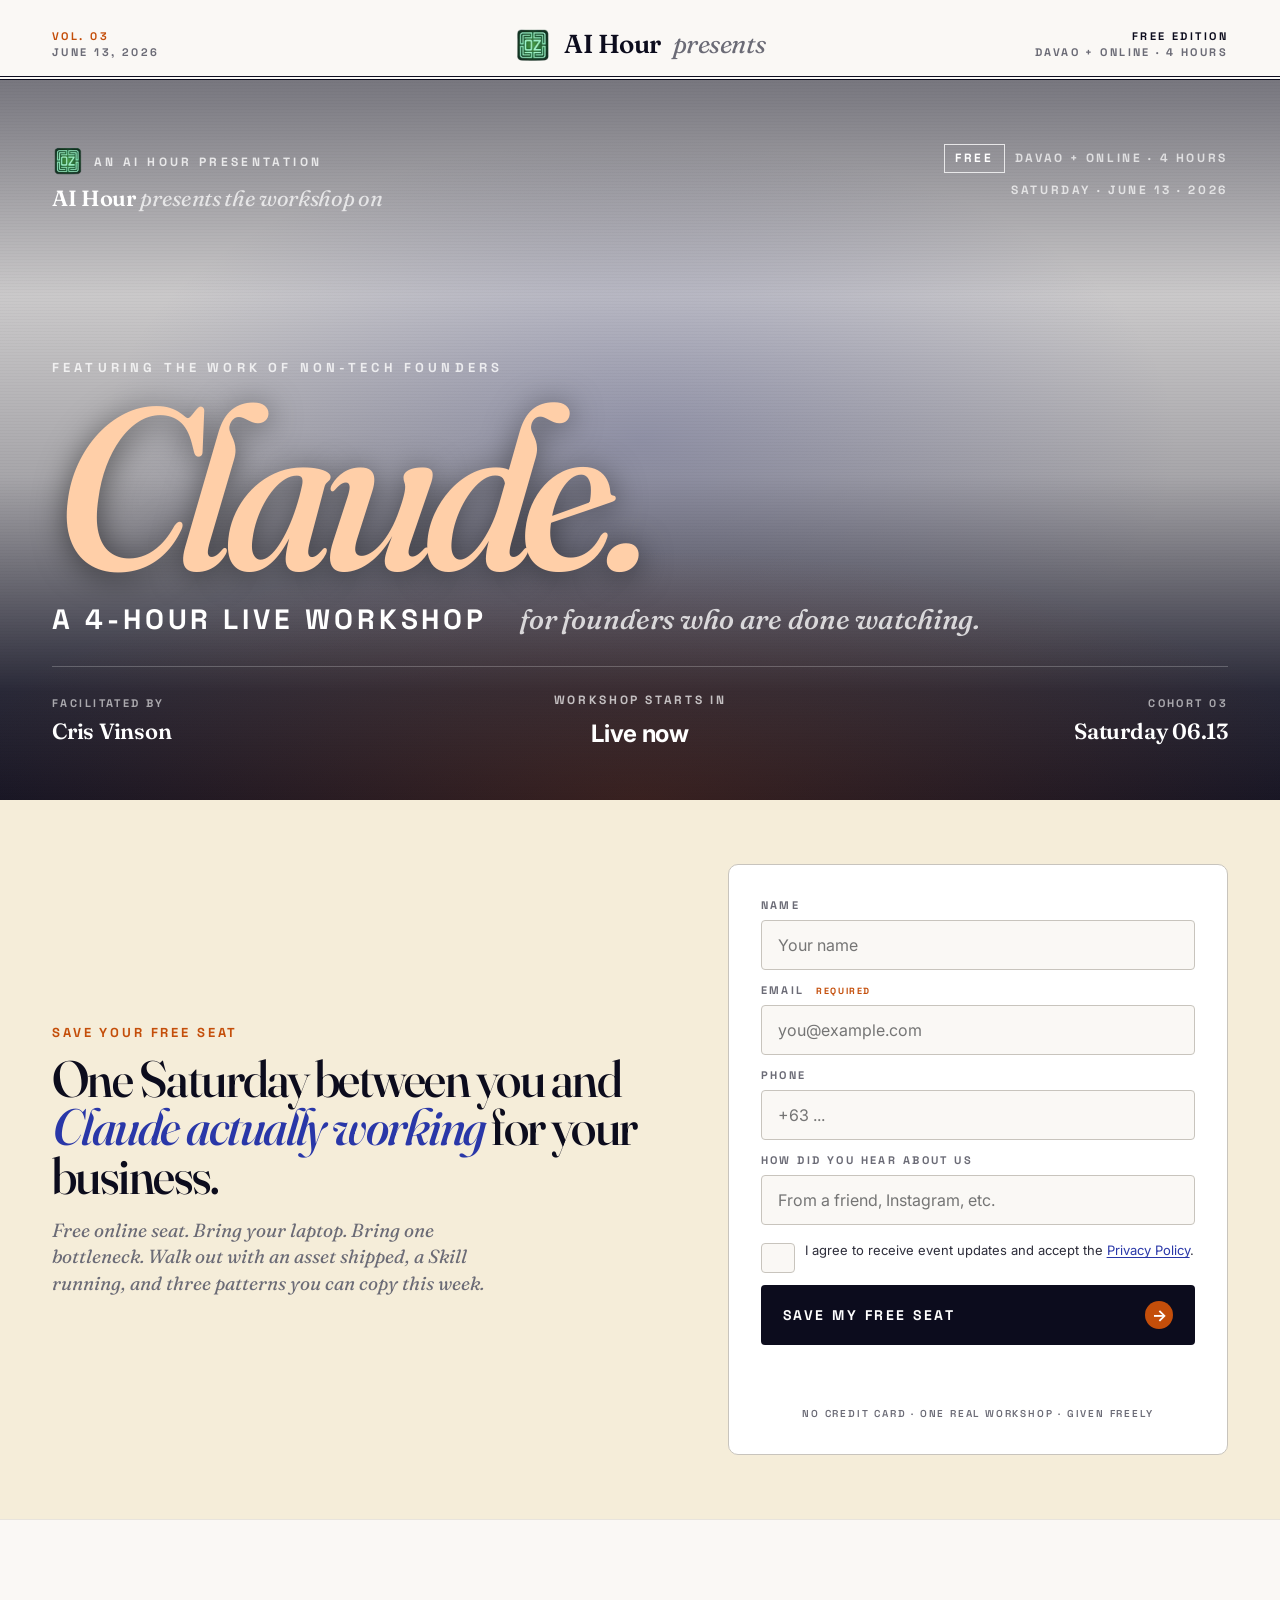
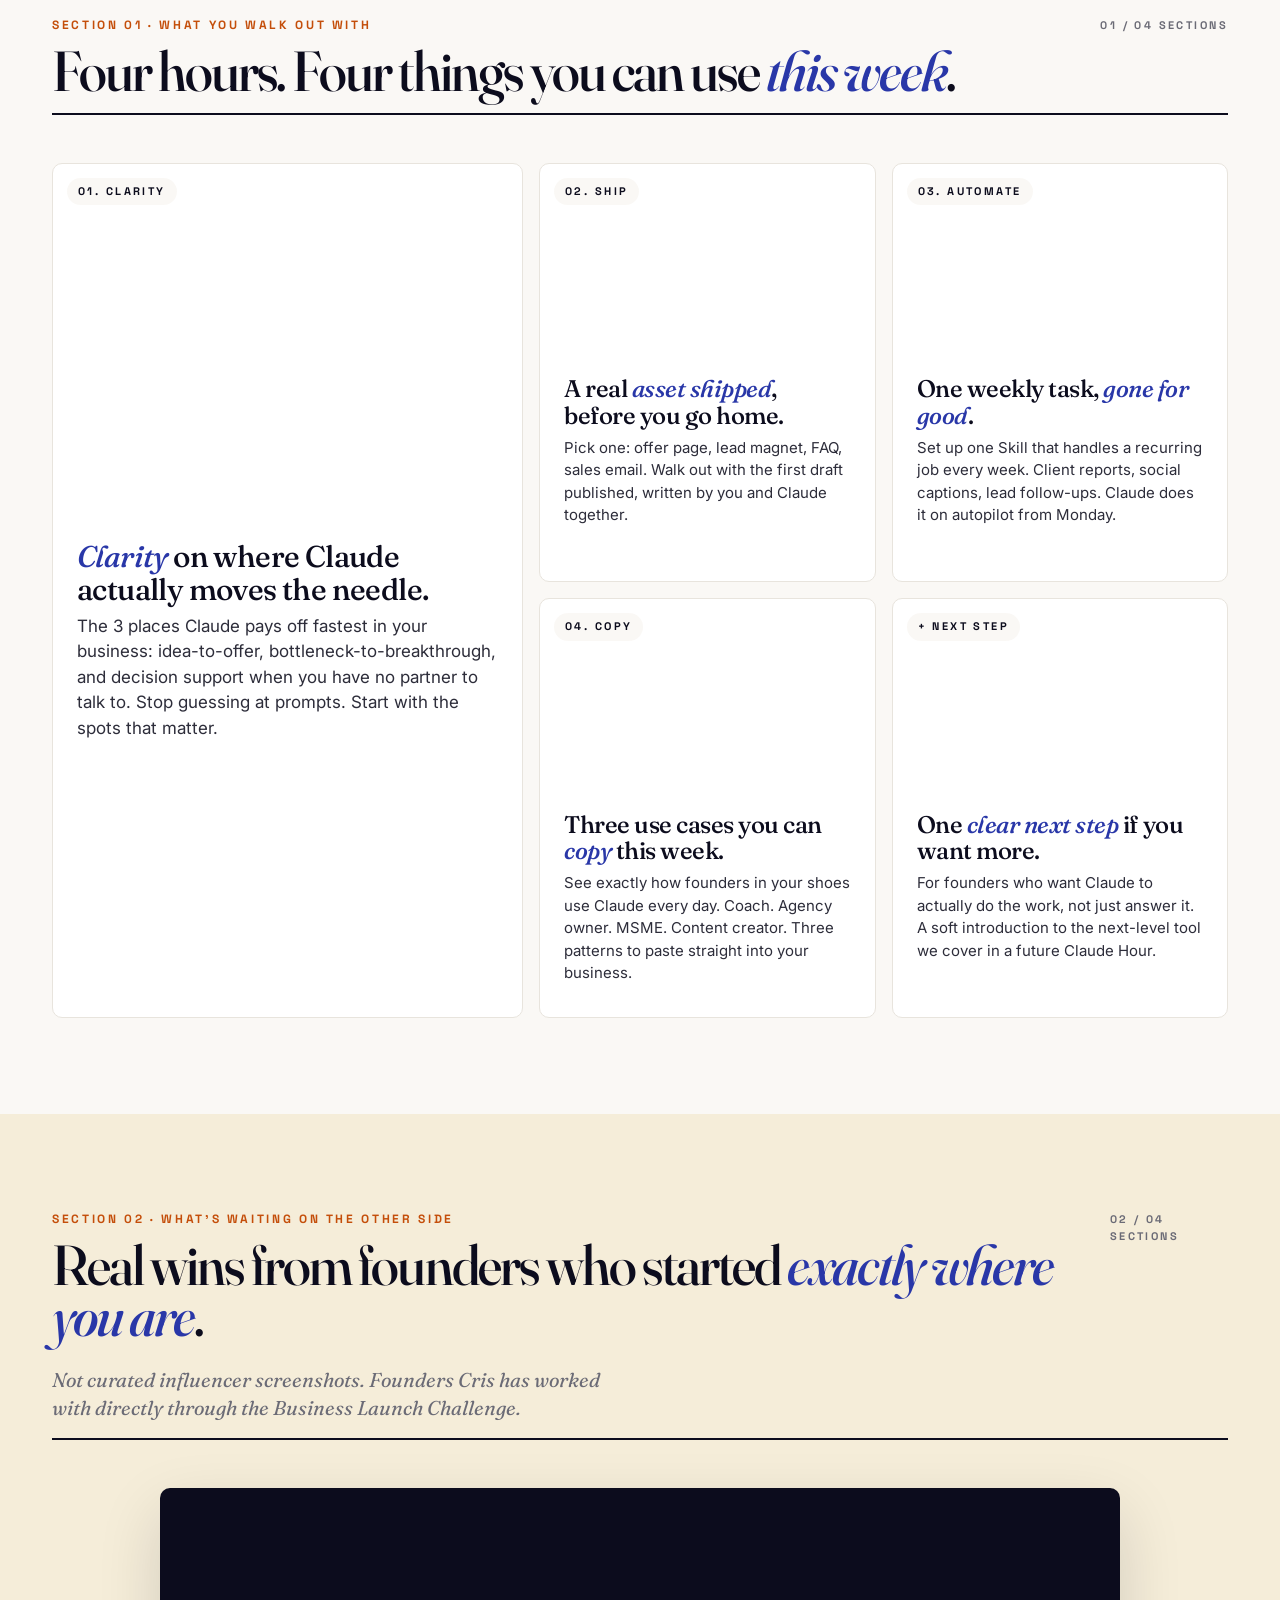
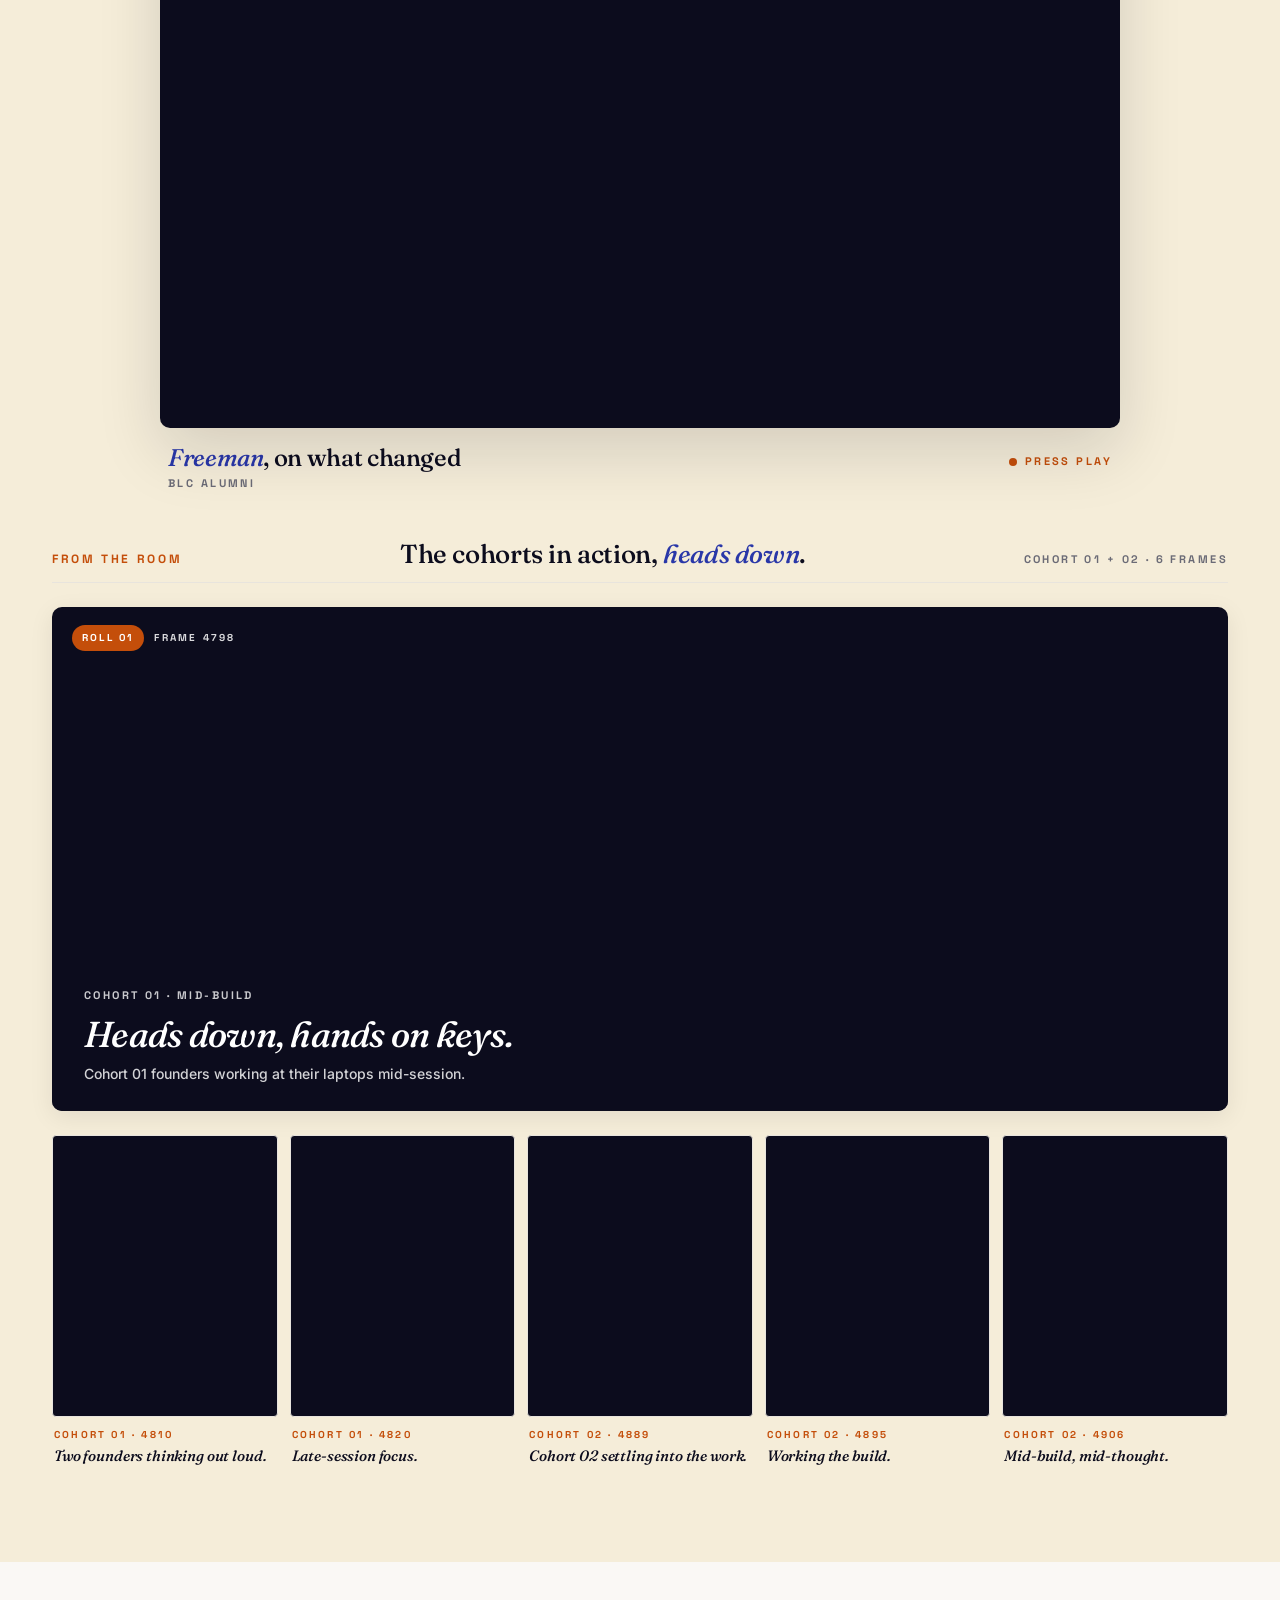
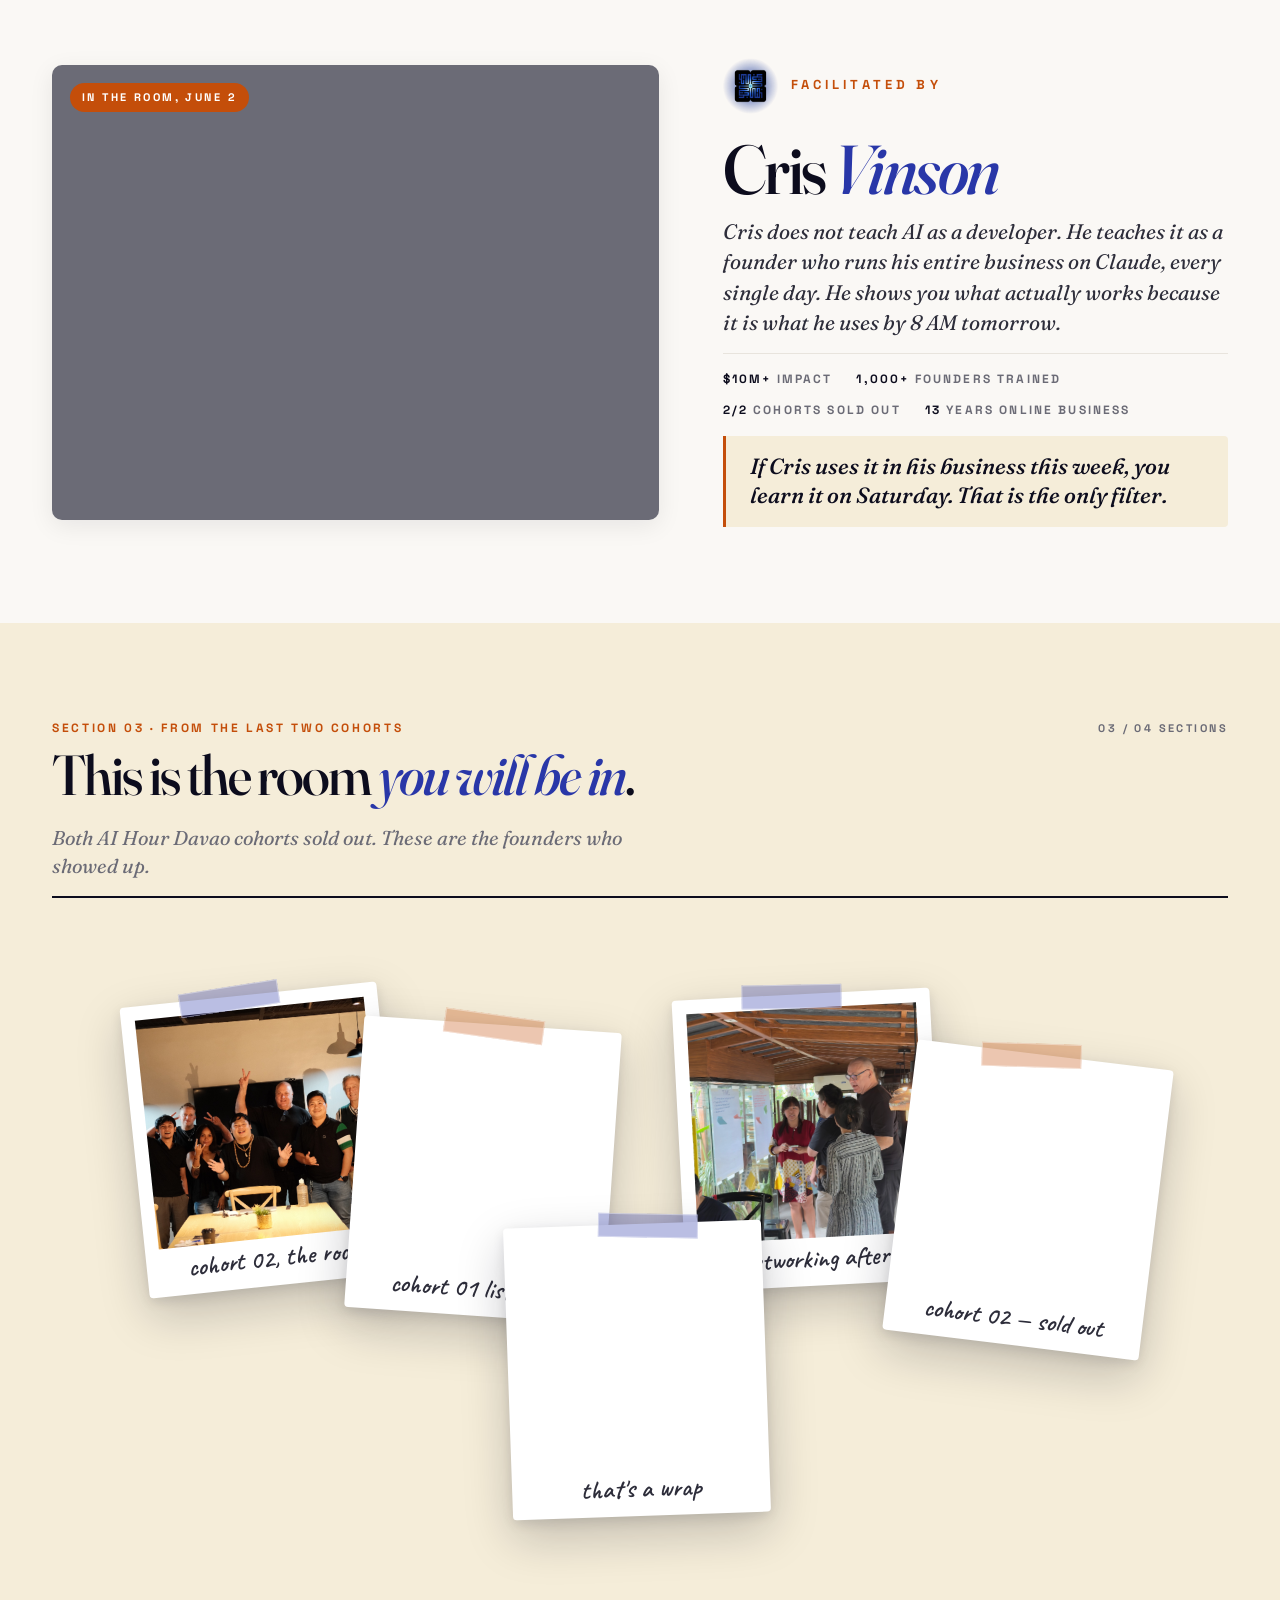
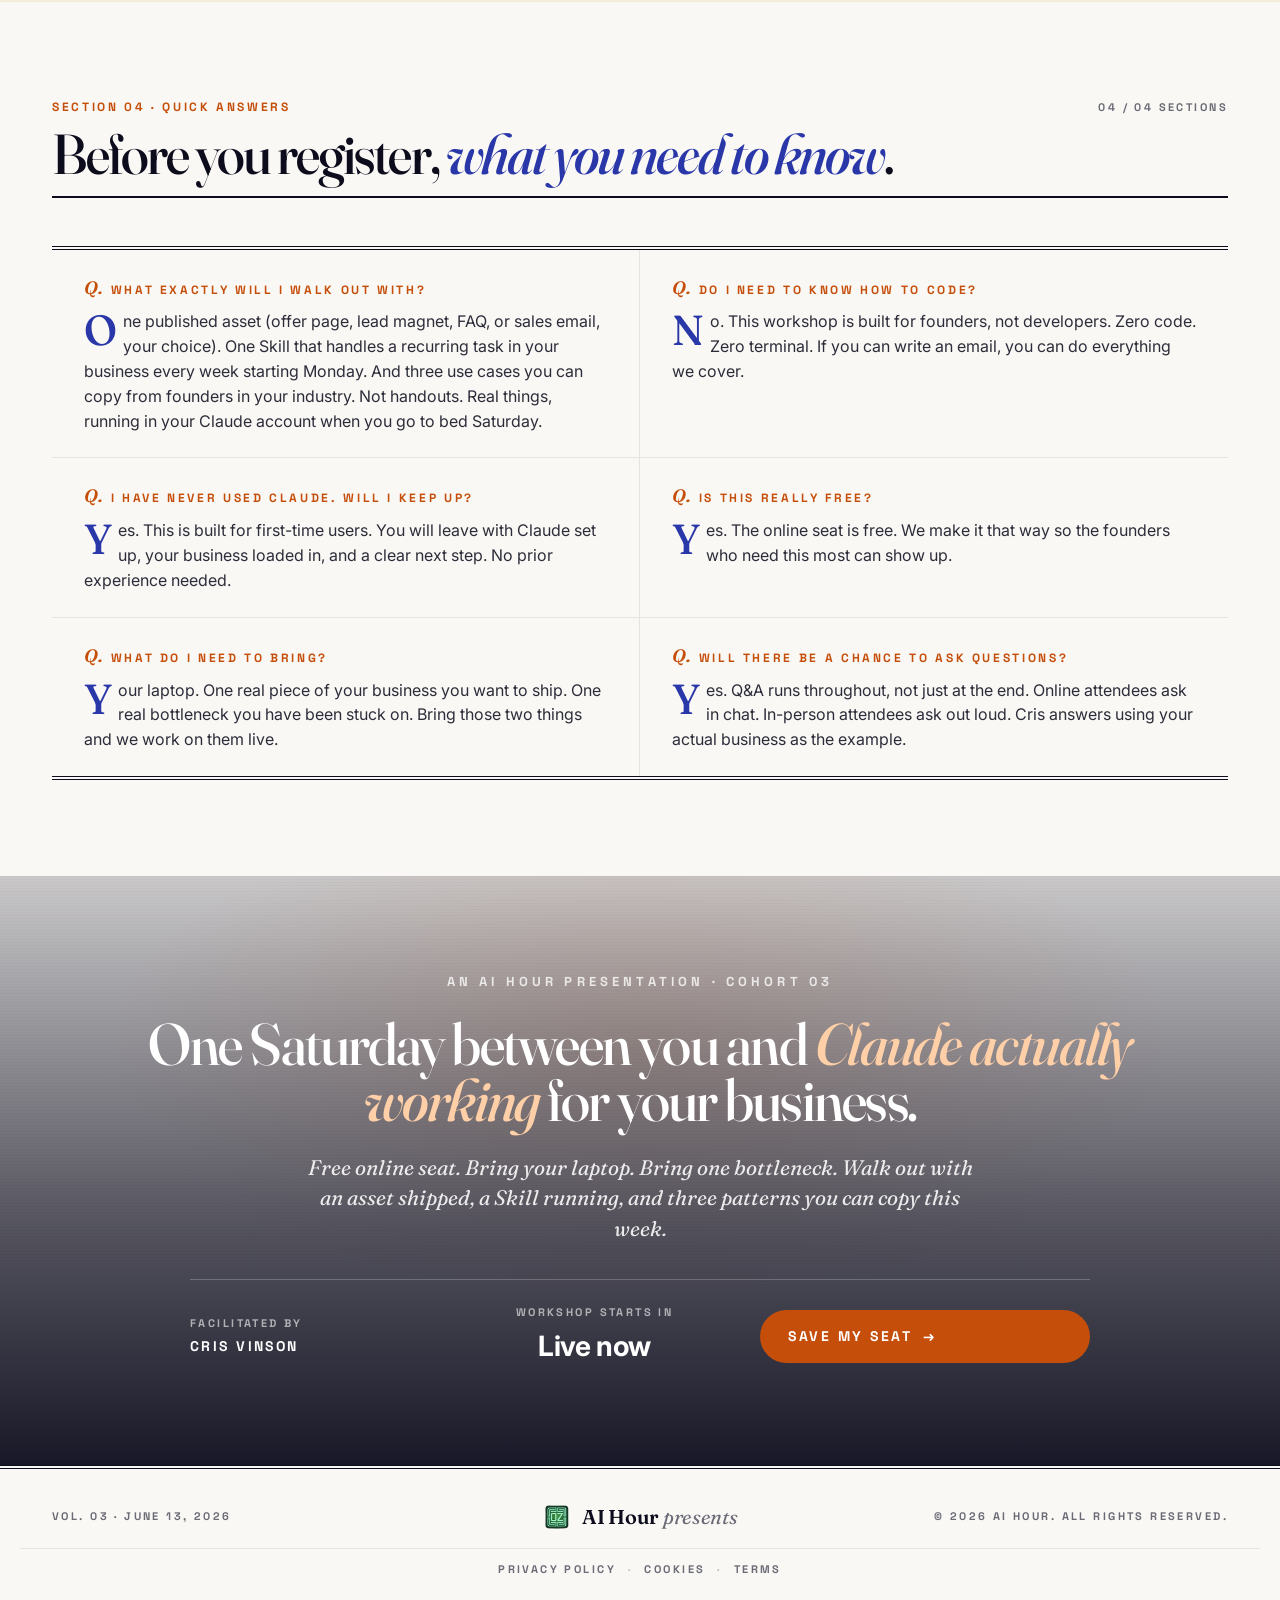
==== commit 1b3c2eb5: "Swap bio + polaroid photos to real Cris shots from Cohort 02 The previous bio photo (DSCF4827) and m" ====
--- a/index.html
+++ b/index.html
@@ -6,7 +6,7 @@
   <title>AI Hour Presents: Claude for Founders, June 13</title>
   <meta name="description" content="Free 4-hour Saturday workshop on Claude for non-tech founders. Walk out with a real offer page shipped, one weekly task automated, and Claude working.">
   <meta name="robots" content="index, follow">
-  <link rel="canonical" href="https://bonusescvinson.vercel.app/">
+  <link rel="canonical" href="https://bonuses.crisvinson.com/">
   <meta name="theme-color" content="#c44e0a">
   <link rel="icon" type="image/webp" href="/assets/brand/oz-logo.webp">
   <link rel="apple-touch-icon" href="/assets/brand/oz-logo.webp">
@@ -15,8 +15,8 @@
   <meta property="og:type" content="website">
   <meta property="og:title" content="AI Hour Presents: Claude for Founders, June 13">
   <meta property="og:description" content="Free 4-hour Saturday workshop on Claude for non-tech founders. Walk out with a real offer page shipped, one weekly task automated, and Claude working.">
-  <meta property="og:image" content="https://bonusescvinson.vercel.app/assets/photos/DSCF4913.JPG">
-  <meta property="og:url" content="https://bonusescvinson.vercel.app/">
+  <meta property="og:image" content="https://bonuses.crisvinson.com/assets/photos/DSCF4913.JPG">
+  <meta property="og:url" content="https://bonuses.crisvinson.com/">
   <meta property="og:site_name" content="AI Hour Presents: Claude for Founders">
   <meta property="og:locale" content="en_PH">
 
@@ -24,7 +24,7 @@
   <meta name="twitter:card" content="summary_large_image">
   <meta name="twitter:title" content="AI Hour Presents: Claude for Founders, June 13">
   <meta name="twitter:description" content="Free 4-hour Saturday workshop on Claude for non-tech founders. Walk out with a real offer page shipped, one weekly task automated, and Claude working.">
-  <meta name="twitter:image" content="https://bonusescvinson.vercel.app/assets/photos/DSCF4913.JPG">
+  <meta name="twitter:image" content="https://bonuses.crisvinson.com/assets/photos/DSCF4913.JPG">
 
   <!-- JSON-LD Event schema -->
   <script type="application/ld+json">
@@ -40,7 +40,7 @@
     "location": [
       {
         "@type": "VirtualLocation",
-        "url": "https://bonusescvinson.vercel.app/live"
+        "url": "https://bonuses.crisvinson.com/live"
       },
       {
         "@type": "Place",
@@ -56,13 +56,13 @@
     "organizer": {
       "@type": "Organization",
       "name": "AI Hour",
-      "url": "https://bonusescvinson.vercel.app/"
+      "url": "https://bonuses.crisvinson.com/"
     },
     "performer": {
       "@type": "Person",
       "name": "Cris Vinson"
     },
-    "image": "https://bonusescvinson.vercel.app/assets/photos/DSCF4913.JPG",
+    "image": "https://bonuses.crisvinson.com/assets/photos/DSCF4913.JPG",
     "offers": [
       {
         "@type": "Offer",
@@ -70,7 +70,7 @@
         "price": "0",
         "priceCurrency": "PHP",
         "availability": "https://schema.org/InStock",
-        "url": "https://bonusescvinson.vercel.app/",
+        "url": "https://bonuses.crisvinson.com/",
         "validFrom": "2026-05-01T00:00:00+08:00"
       },
       {
@@ -79,7 +79,7 @@
         "price": "1500",
         "priceCurrency": "PHP",
         "availability": "https://schema.org/InStock",
-        "url": "https://bonusescvinson.vercel.app/vip",
+        "url": "https://bonuses.crisvinson.com/vip",
         "validFrom": "2026-05-01T00:00:00+08:00"
       },
       {
@@ -88,7 +88,7 @@
         "price": "1500",
         "priceCurrency": "PHP",
         "availability": "https://schema.org/LimitedAvailability",
-        "url": "https://bonusescvinson.vercel.app/f2f",
+        "url": "https://bonuses.crisvinson.com/f2f",
         "validFrom": "2026-05-01T00:00:00+08:00"
       }
     ]
@@ -176,7 +176,7 @@
         <p>Free online seat. Bring your laptop. Bring one bottleneck. Walk out with an asset shipped, a Skill running, and three patterns you can copy this week.</p>
       </div>
 
-      <form class="reg-form" id="reg-form" action="https://automation.civy.io/webhook/aihour-workshop-signup" method="post" novalidate>
+      <form class="reg-form" id="reg-form" action="https://n8n.cvinson.cloud/webhook/aihour-workshop-signup" method="post" novalidate>
         <div class="form-field">
           <div class="form-label">Name</div>
           <input type="text" name="name" placeholder="Your name">
@@ -372,8 +372,8 @@
   <section class="section">
     <div class="container">
       <div class="bio">
-        <div class="bio-photo" role="img" aria-label="Cris Vinson teaching at AI Hour Davao with the cohort in the room" style="background-image: url('assets/photos/DSCF4827.JPG');">
-          <span class="photo-stamp">In the room, May 16</span>
+        <div class="bio-photo" role="img" aria-label="Cris Vinson facilitating AI Hour Davao Cohort 02 with the room watching" style="background-image: url('assets/photos/DSCF4889.JPG');">
+          <span class="photo-stamp">In the room, June 2</span>
         </div>
         <div class="bio-text">
           <div class="bio-logo-row">
@@ -411,8 +411,8 @@
 
           <div class="polaroid p1">
             <span class="tape"></span>
-            <div class="img" style="background-image: url('assets/photos/DSCF4827.JPG');"></div>
-            <div class="cap">the room, May 16</div>
+            <div class="img" style="background-image: url('assets/photos/DSCF4914.JPG');"></div>
+            <div class="cap">cohort 02, the room</div>
           </div>
 
           <div class="polaroid p2">
@@ -571,7 +571,7 @@
       if (!form) return;
       var btn = form.querySelector('button[type="submit"]');
       var status = document.getElementById('form-status');
-      var endpoint = 'https://automation.civy.io/webhook/aihour-workshop-signup';
+      var endpoint = 'https://n8n.cvinson.cloud/webhook/aihour-workshop-signup';
       form.addEventListener('submit', function (e) {
         e.preventDefault();
         var data = {};
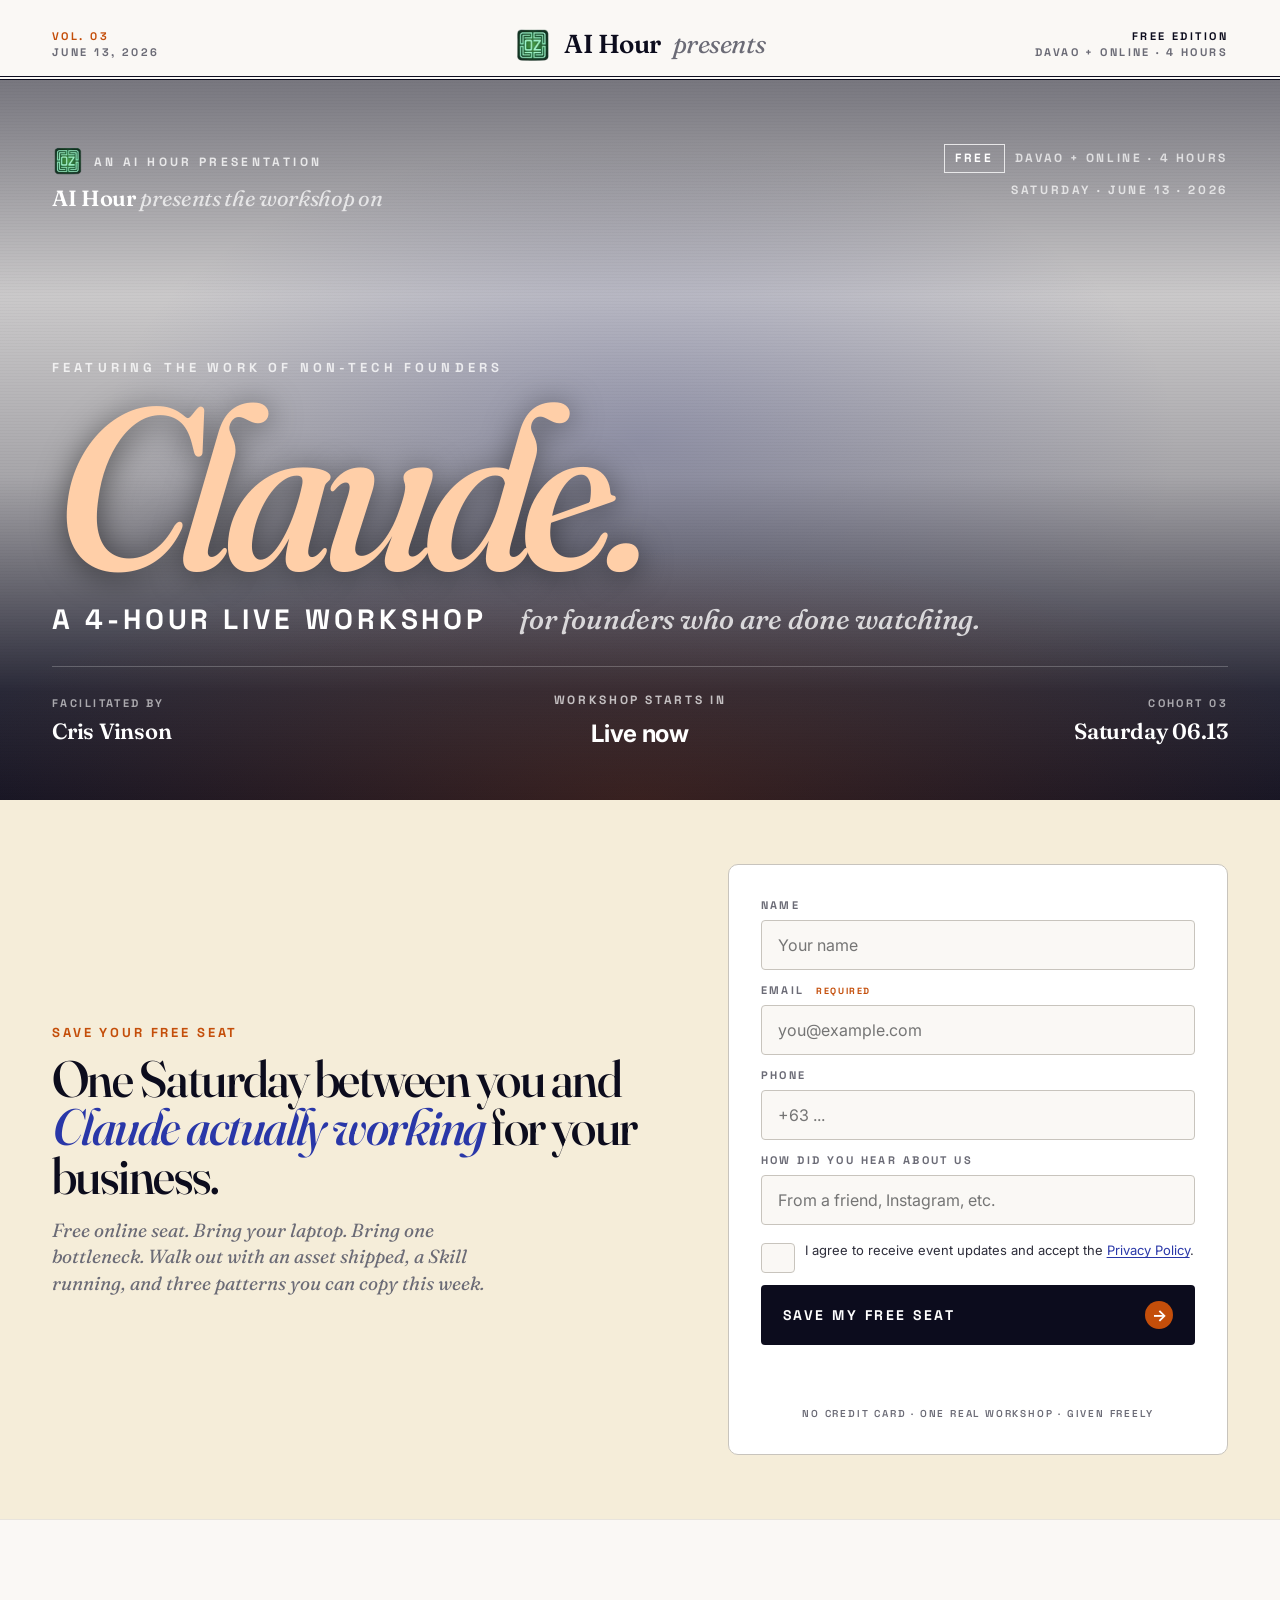
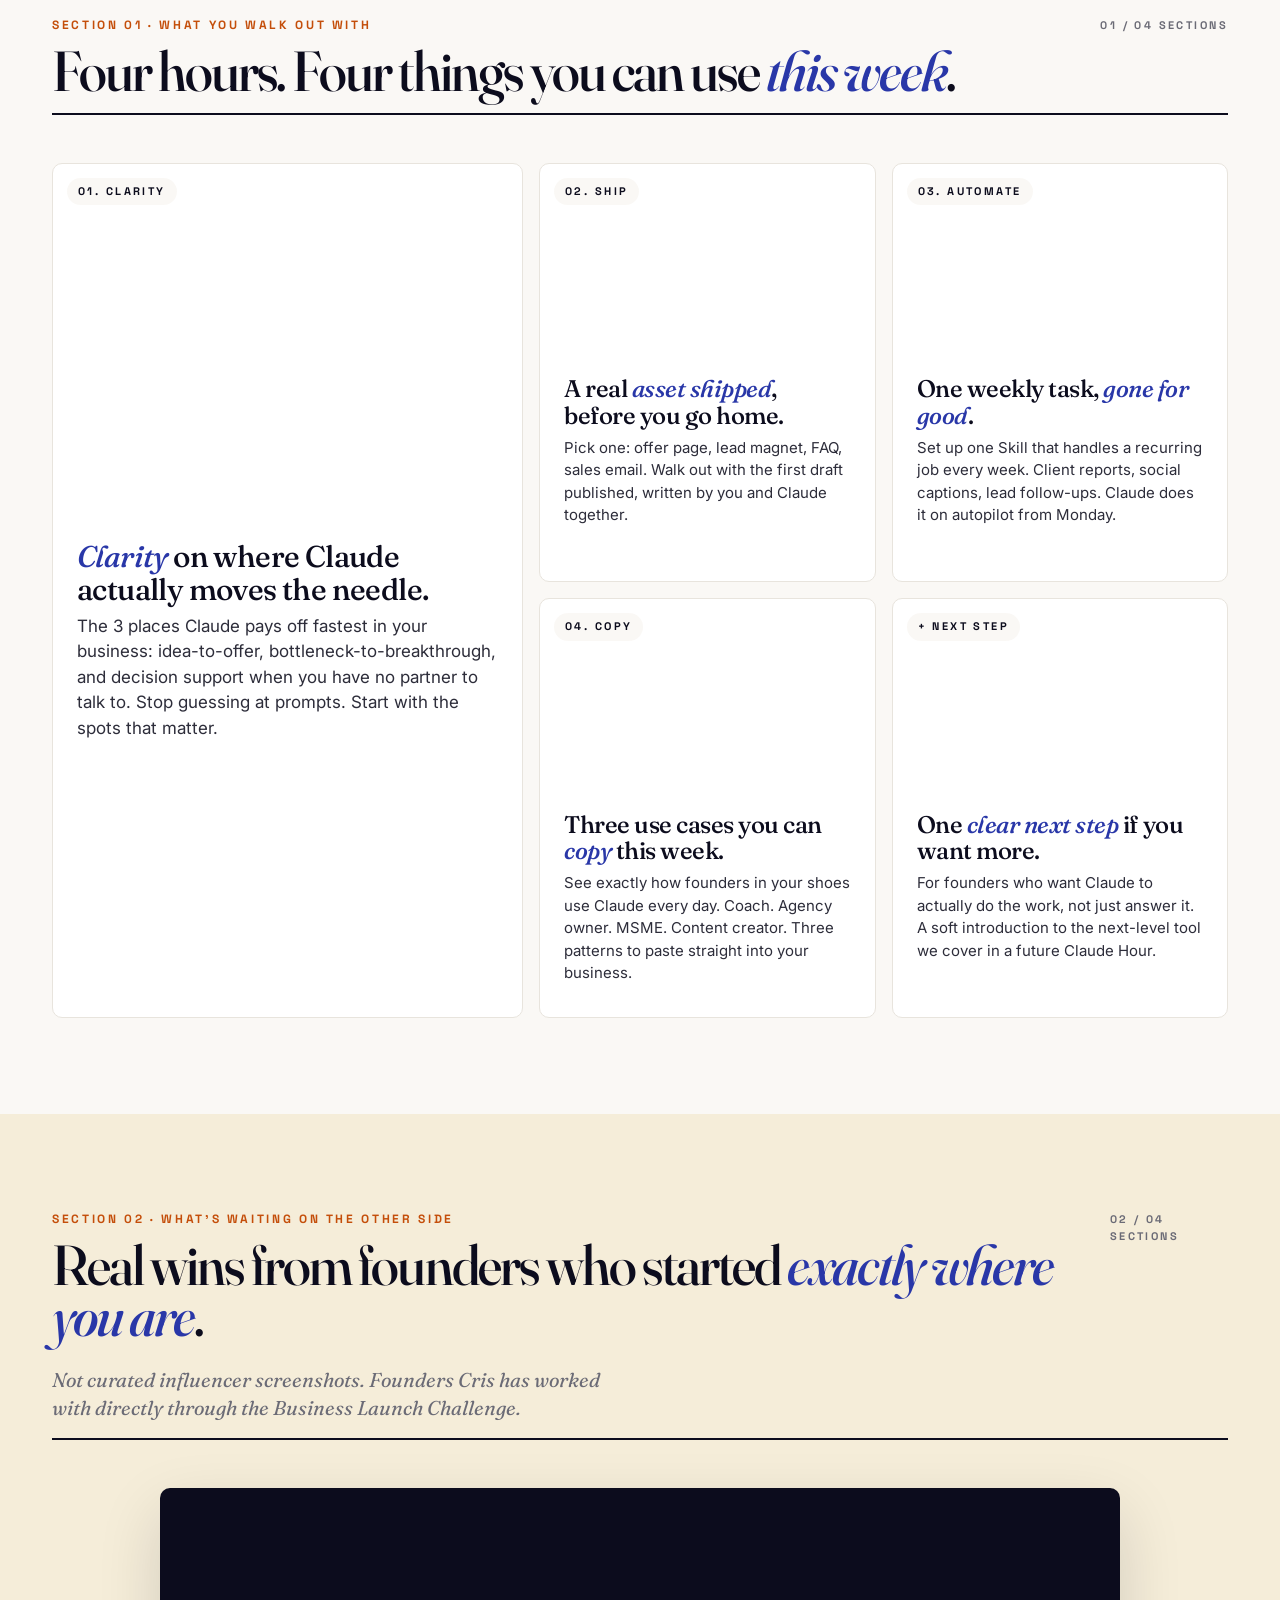
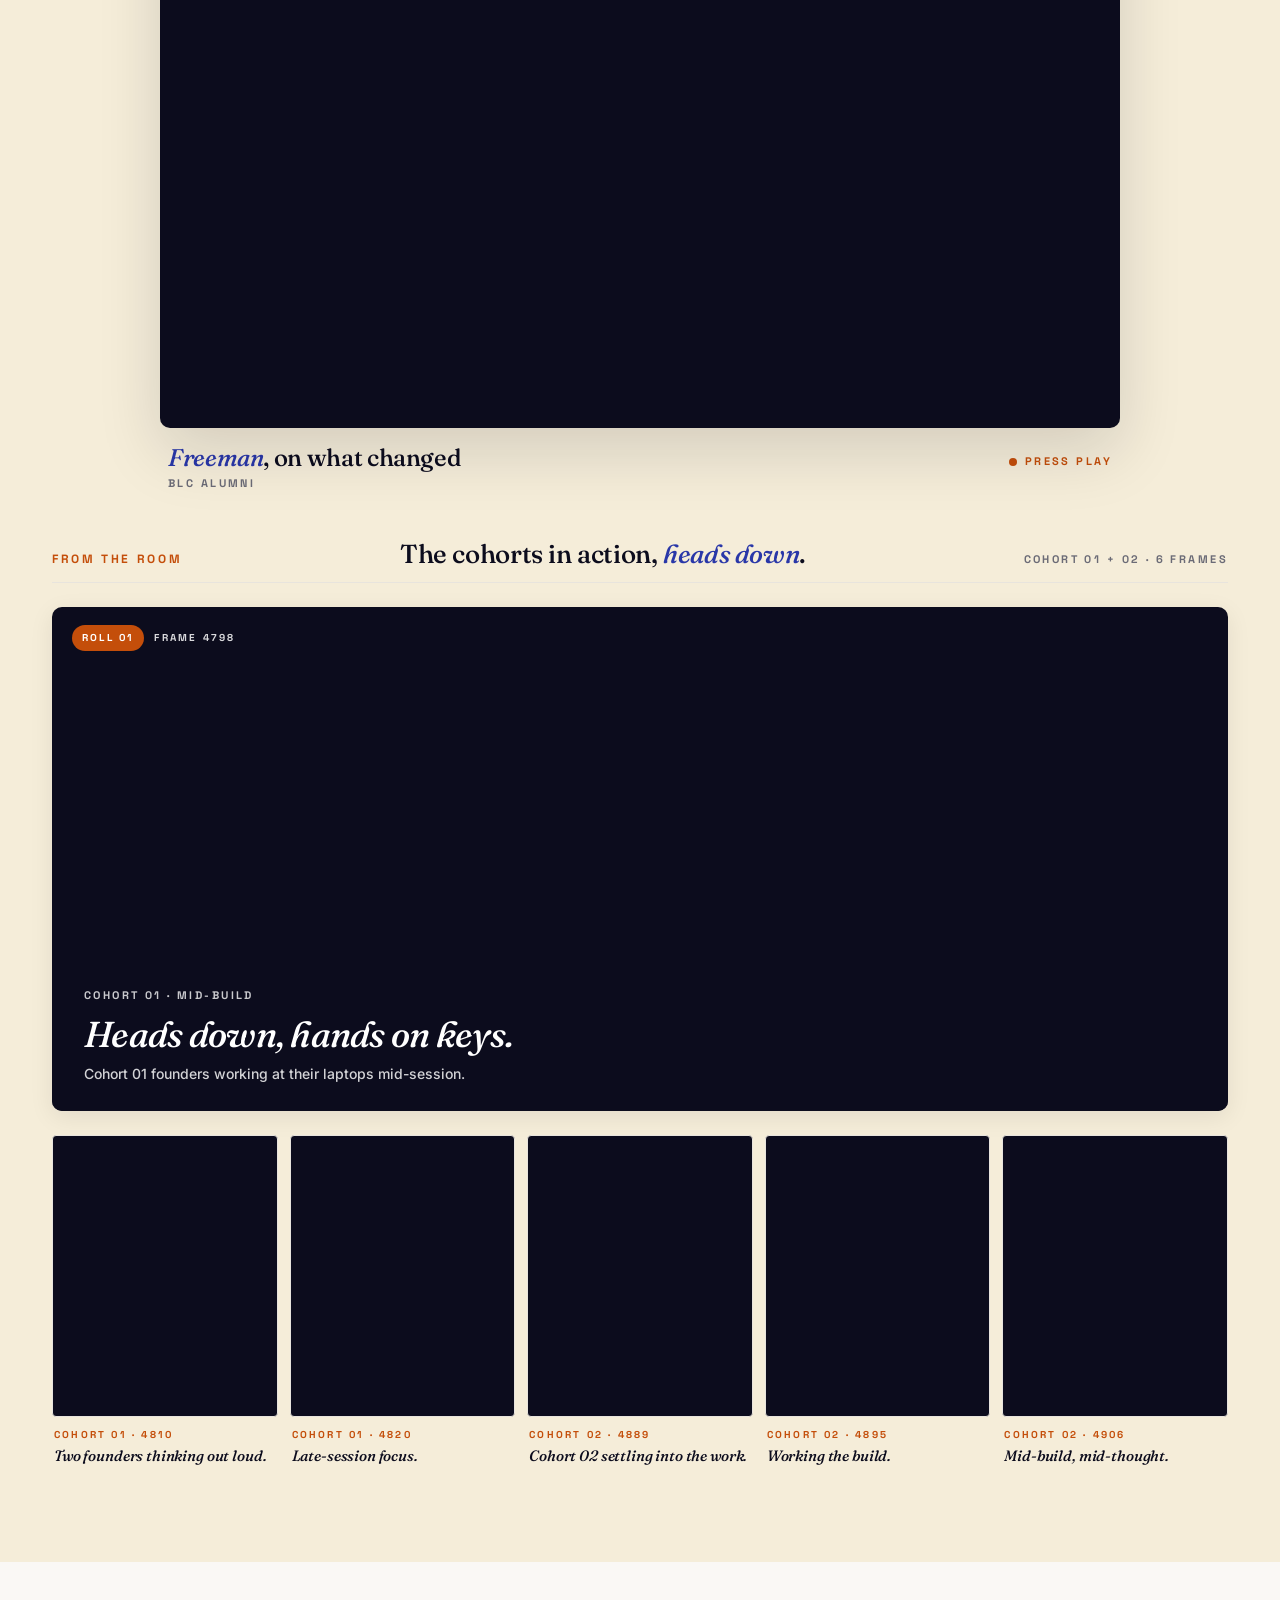
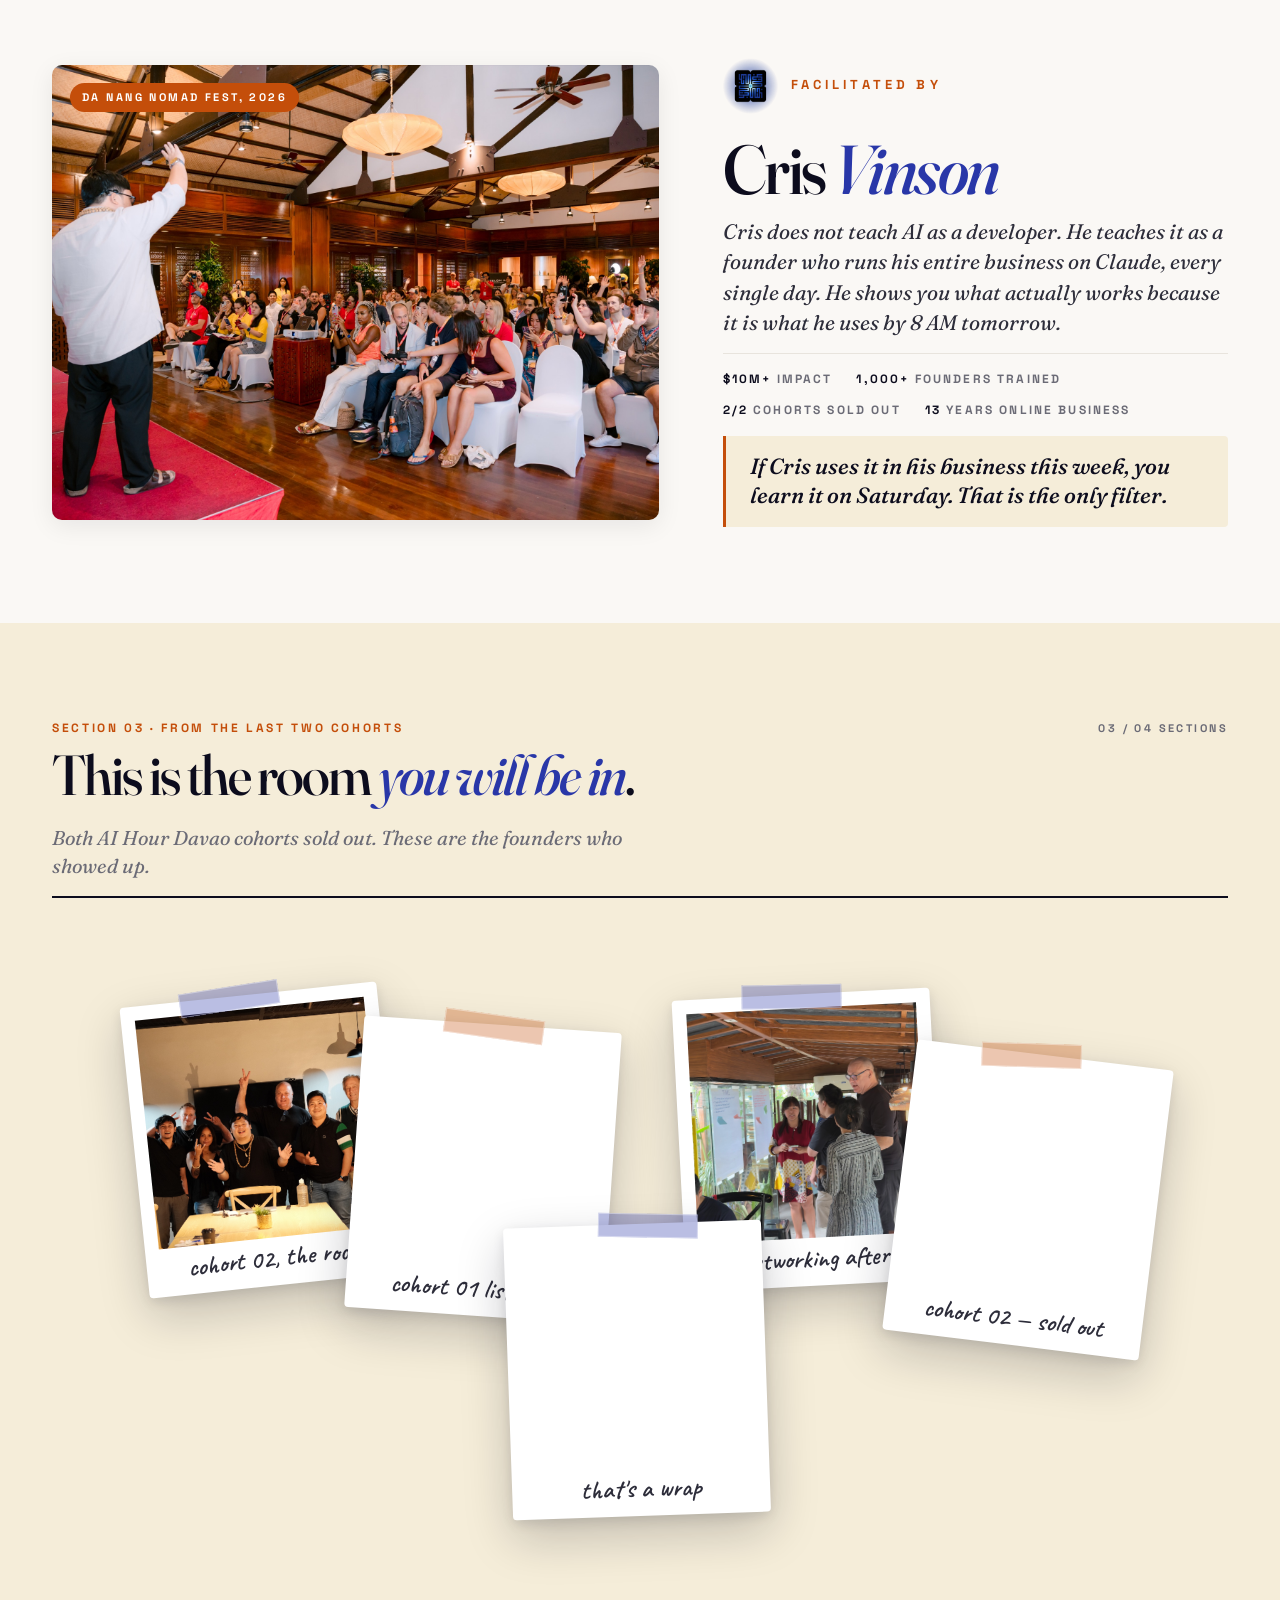
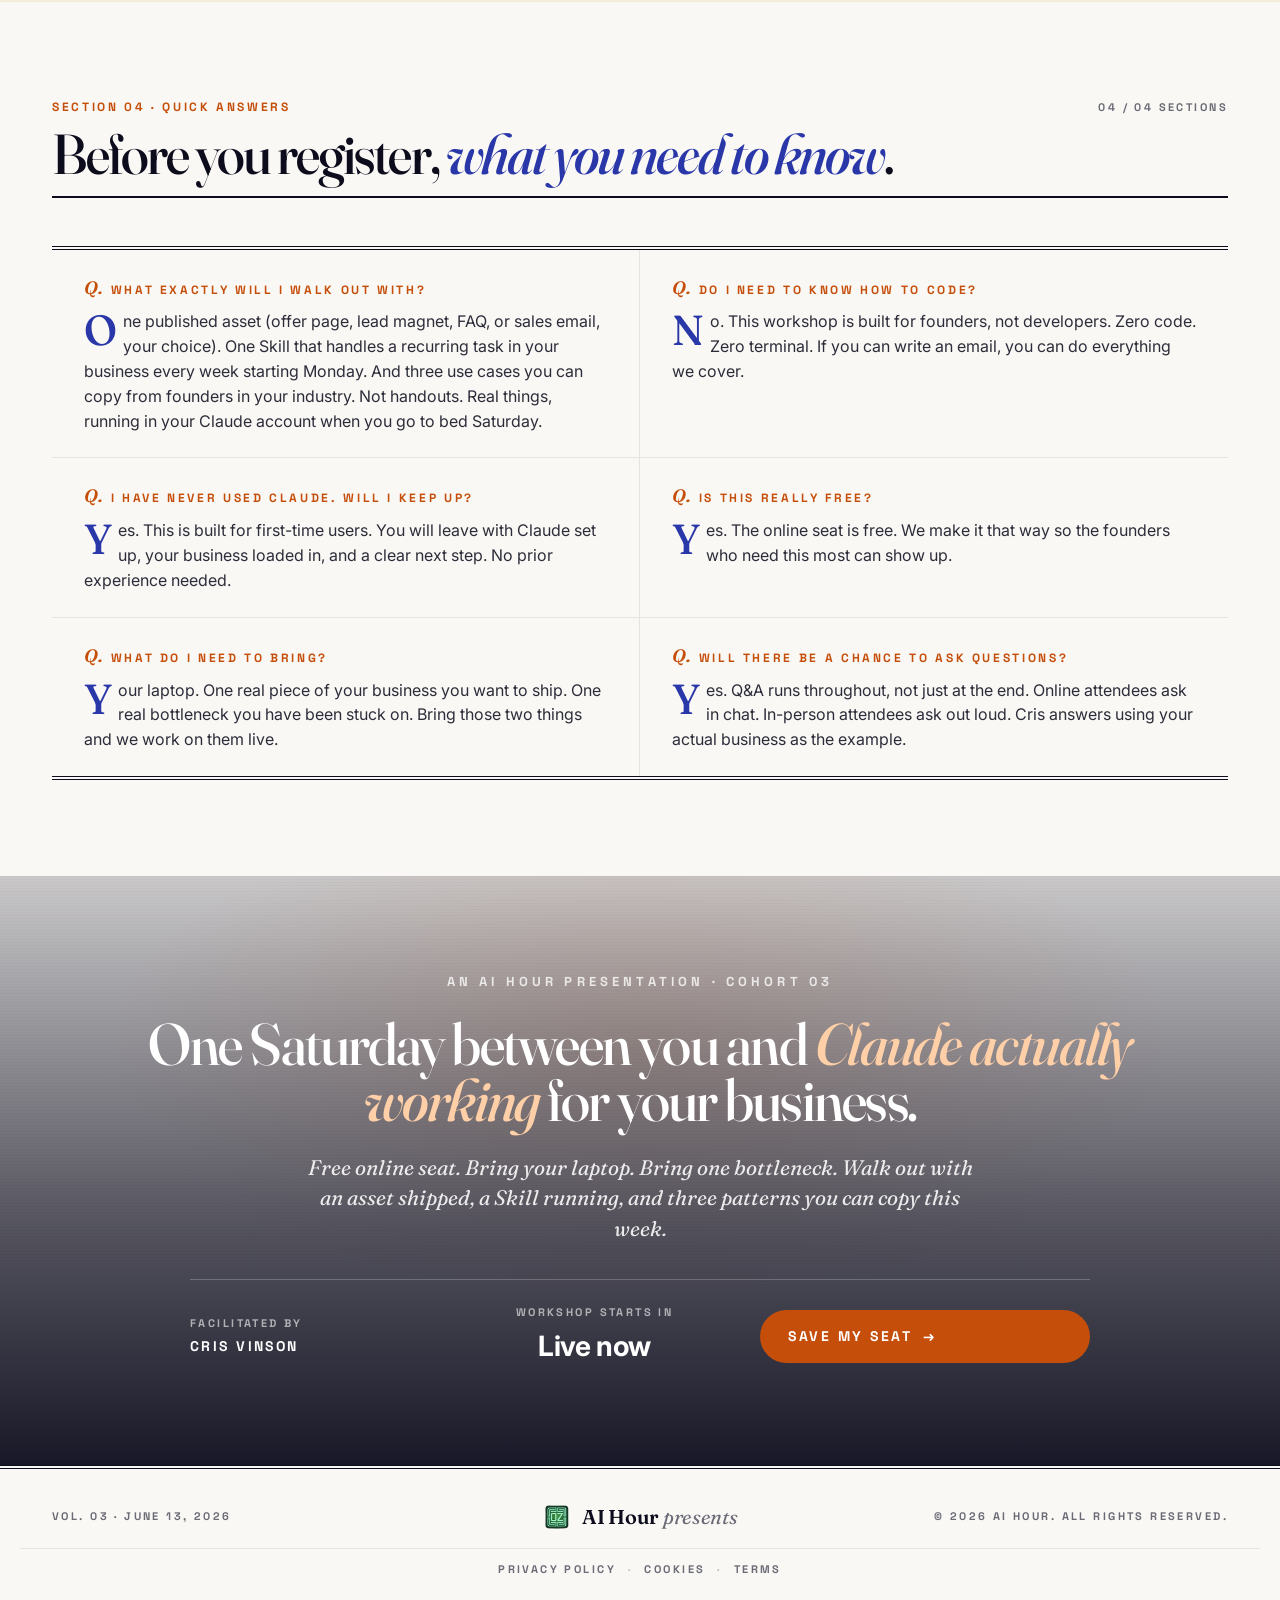
==== commit c7bb2af1: "Use Da Nang Nomad Fest speaker shot in bio (packed-room cinema frame) Replaces the AI Hour Cohort 02" ====
--- a/index.html
+++ b/index.html
@@ -372,8 +372,8 @@
   <section class="section">
     <div class="container">
       <div class="bio">
-        <div class="bio-photo" role="img" aria-label="Cris Vinson facilitating AI Hour Davao Cohort 02 with the room watching" style="background-image: url('assets/photos/DSCF4889.JPG');">
-          <span class="photo-stamp">In the room, June 2</span>
+        <div class="bio-photo" role="img" aria-label="Cris Vinson on stage at Da Nang Nomad Fest with a packed room of founders" style="background-image: url('assets/brand/cris-danang-stage.jpg'); background-position: center 30%;">
+          <span class="photo-stamp">Da Nang Nomad Fest, 2026</span>
         </div>
         <div class="bio-text">
           <div class="bio-logo-row">
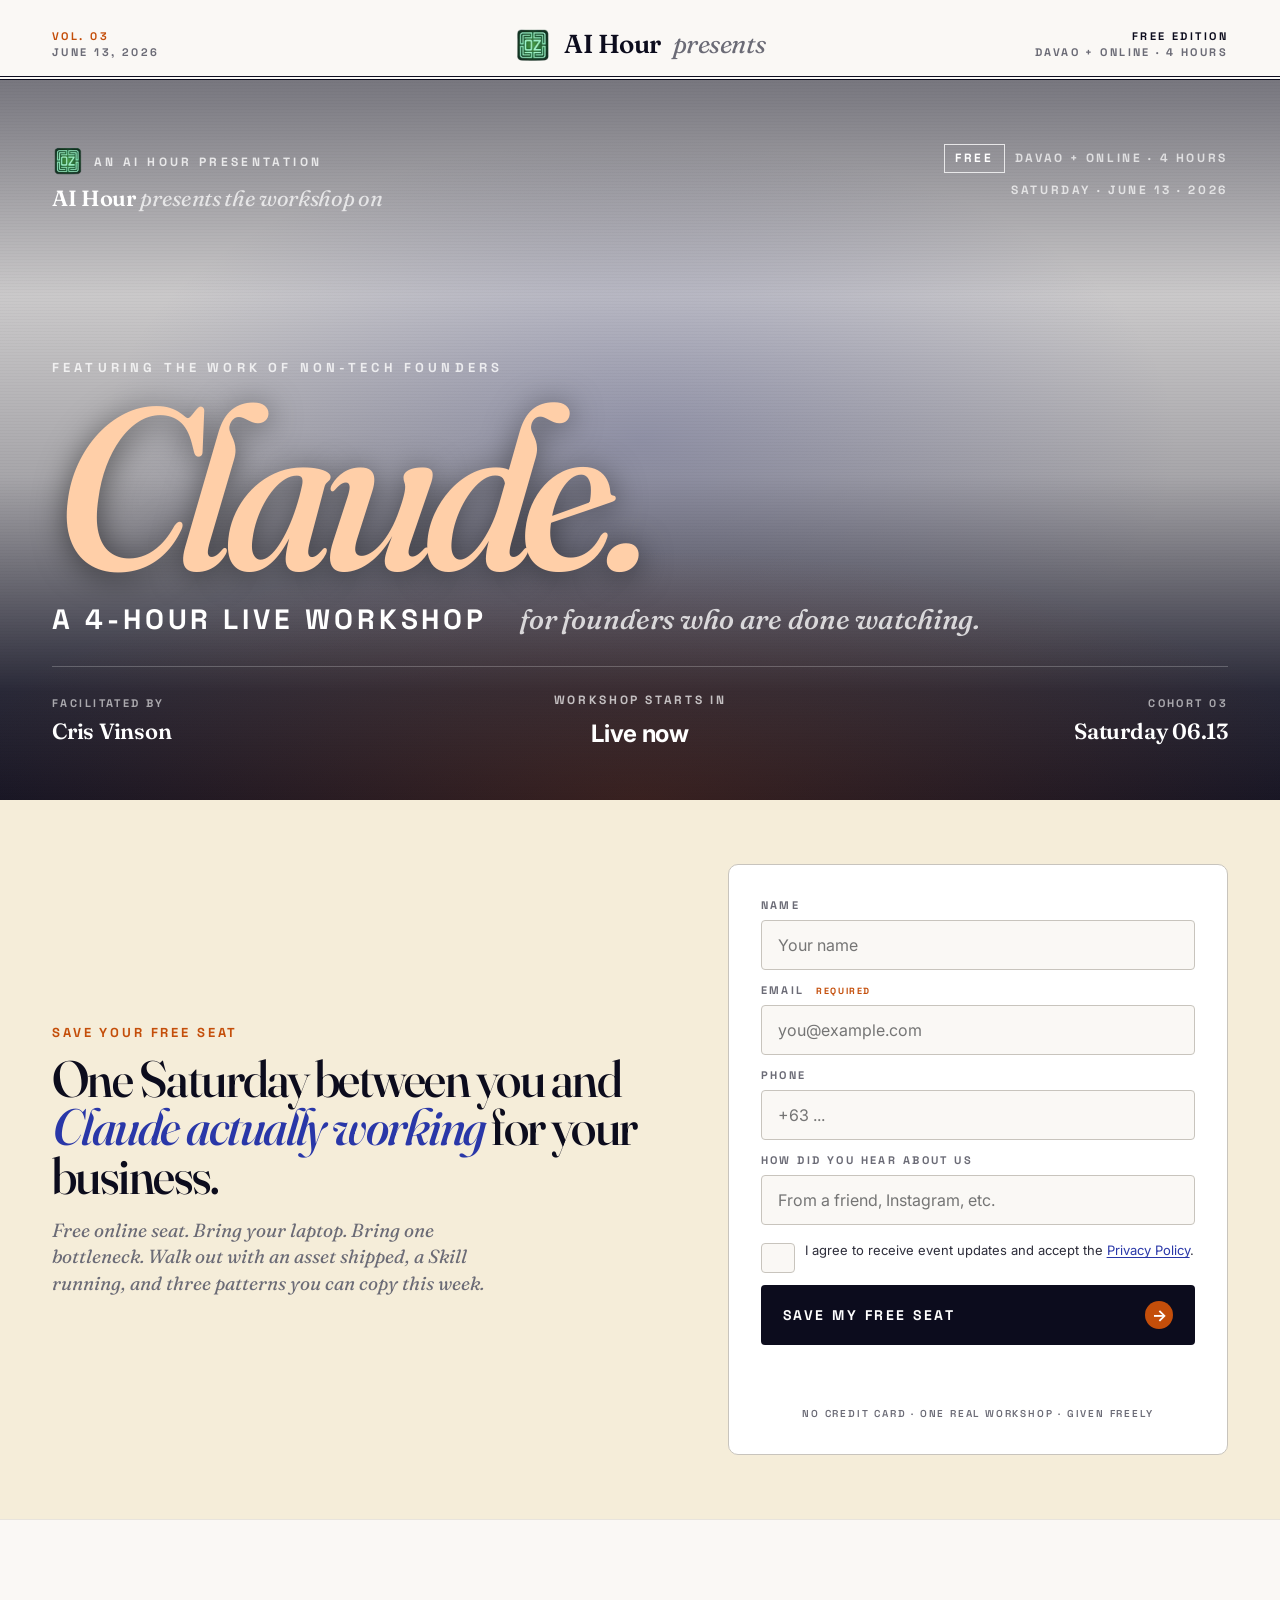
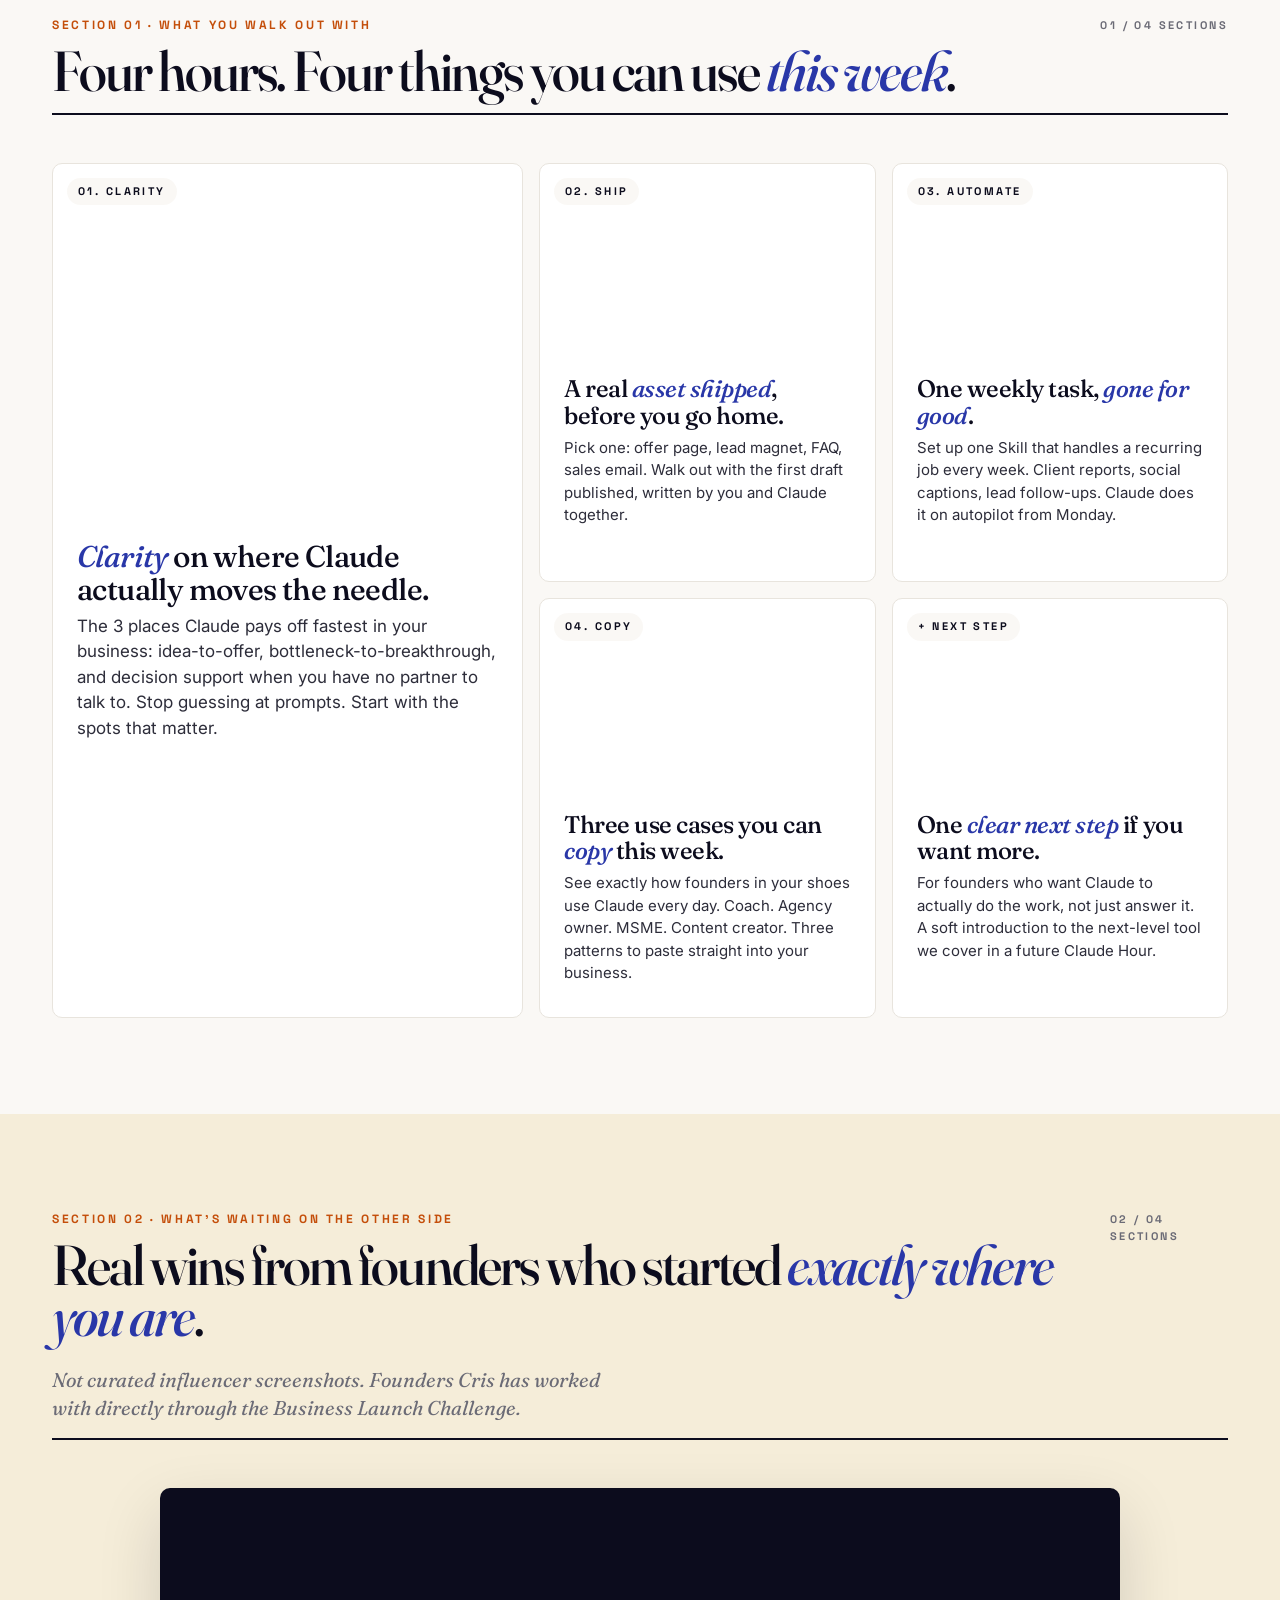
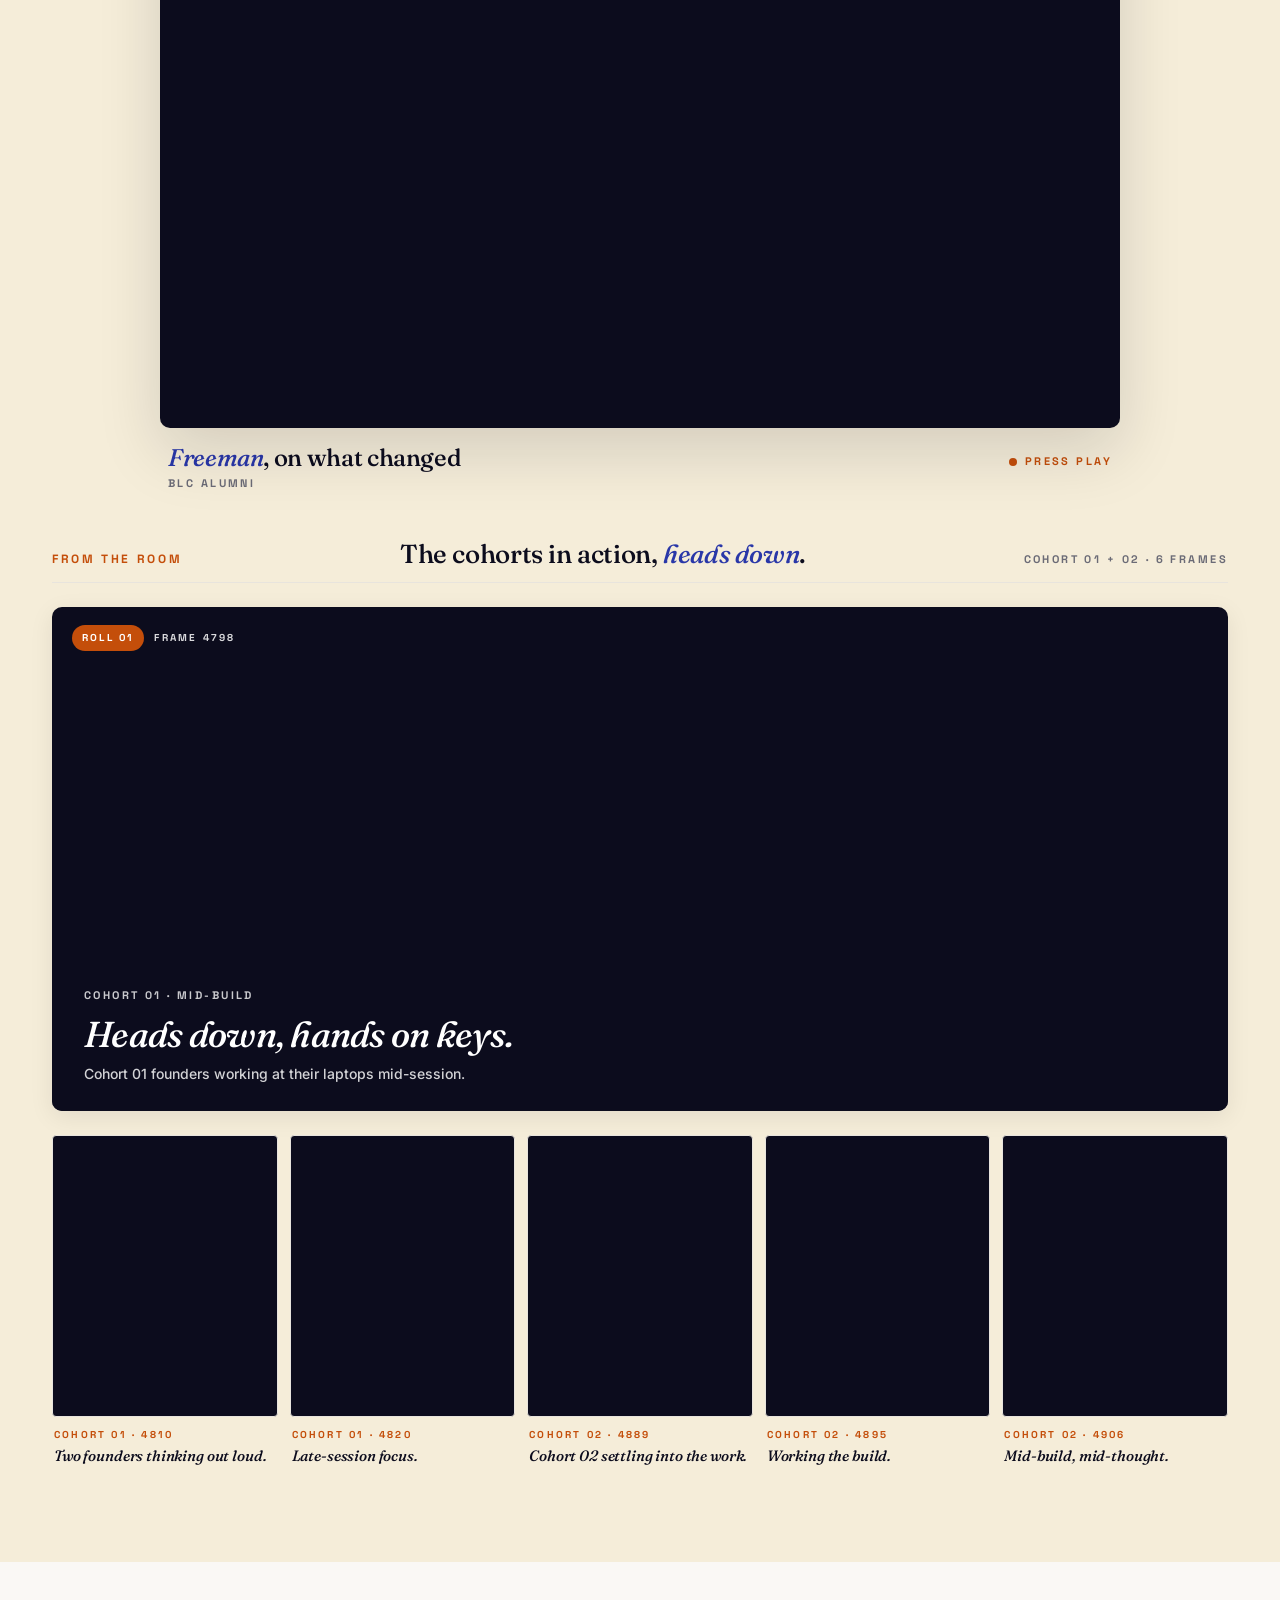
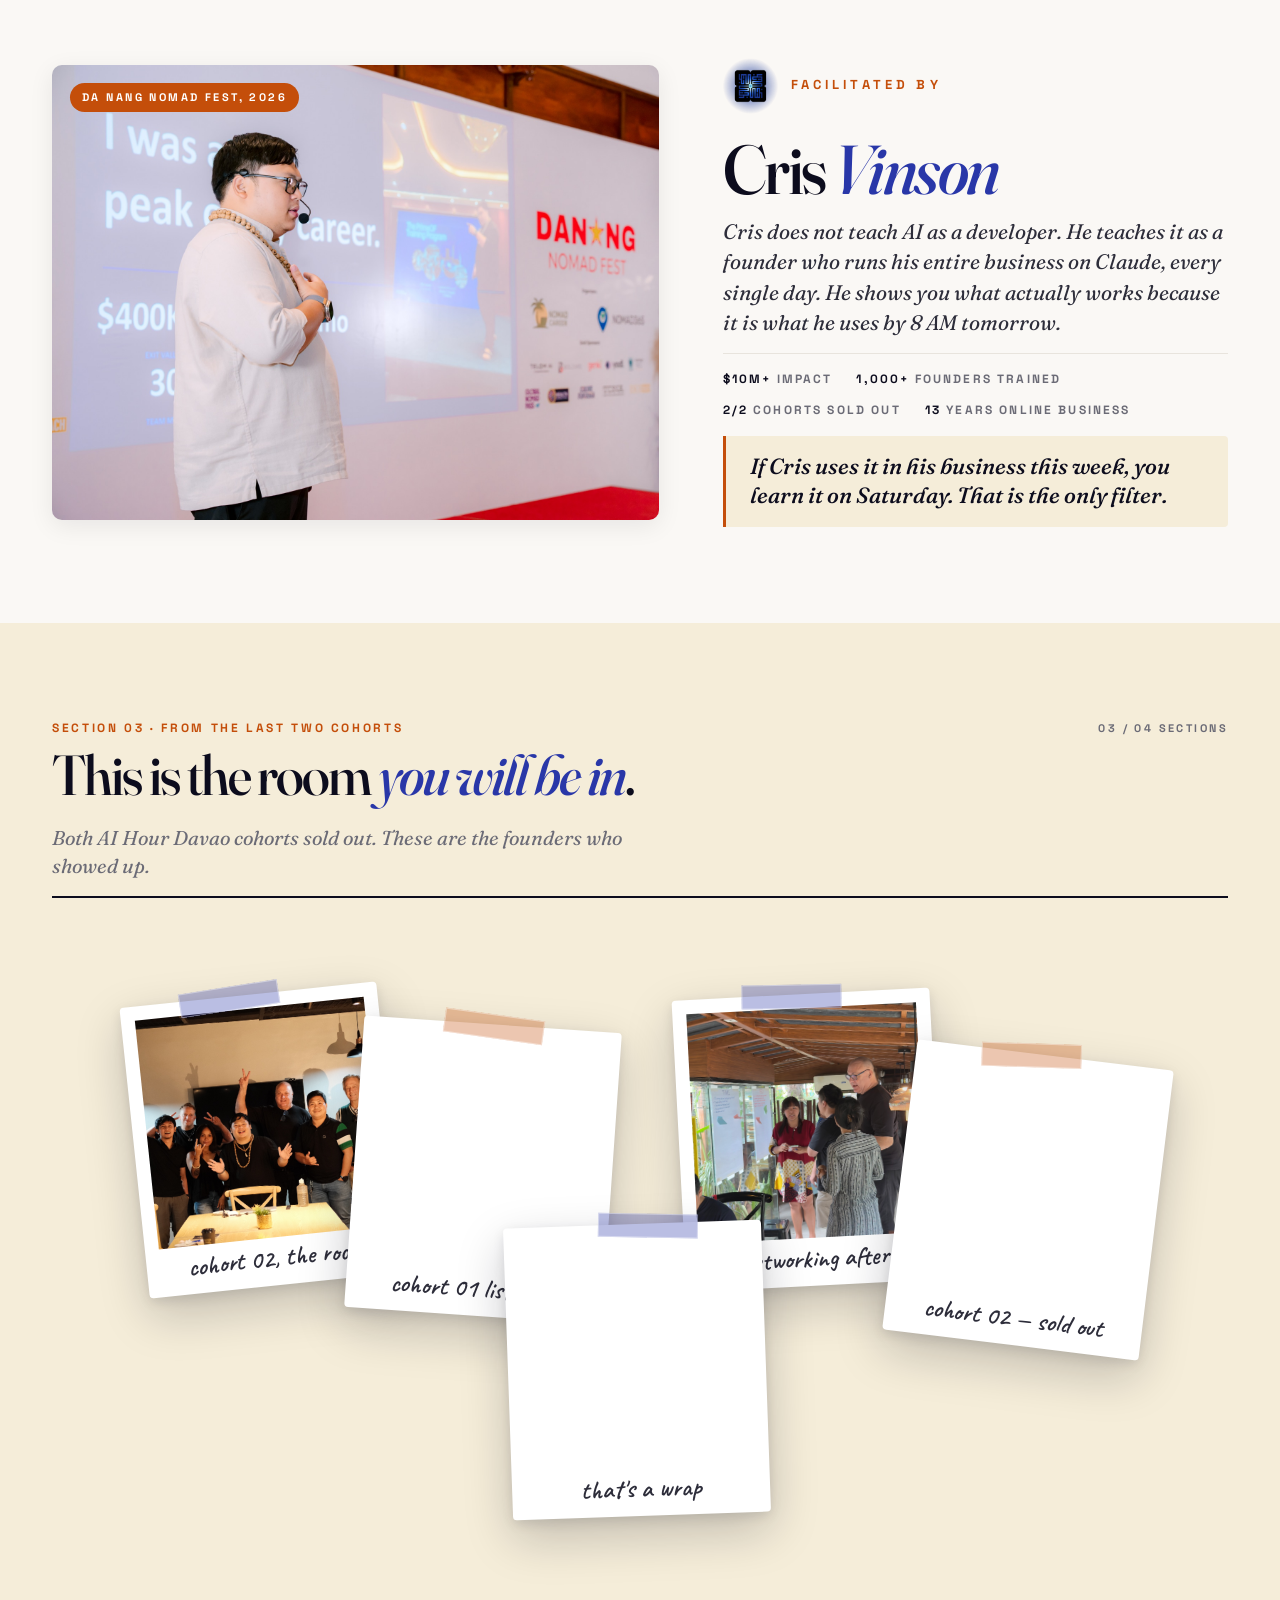
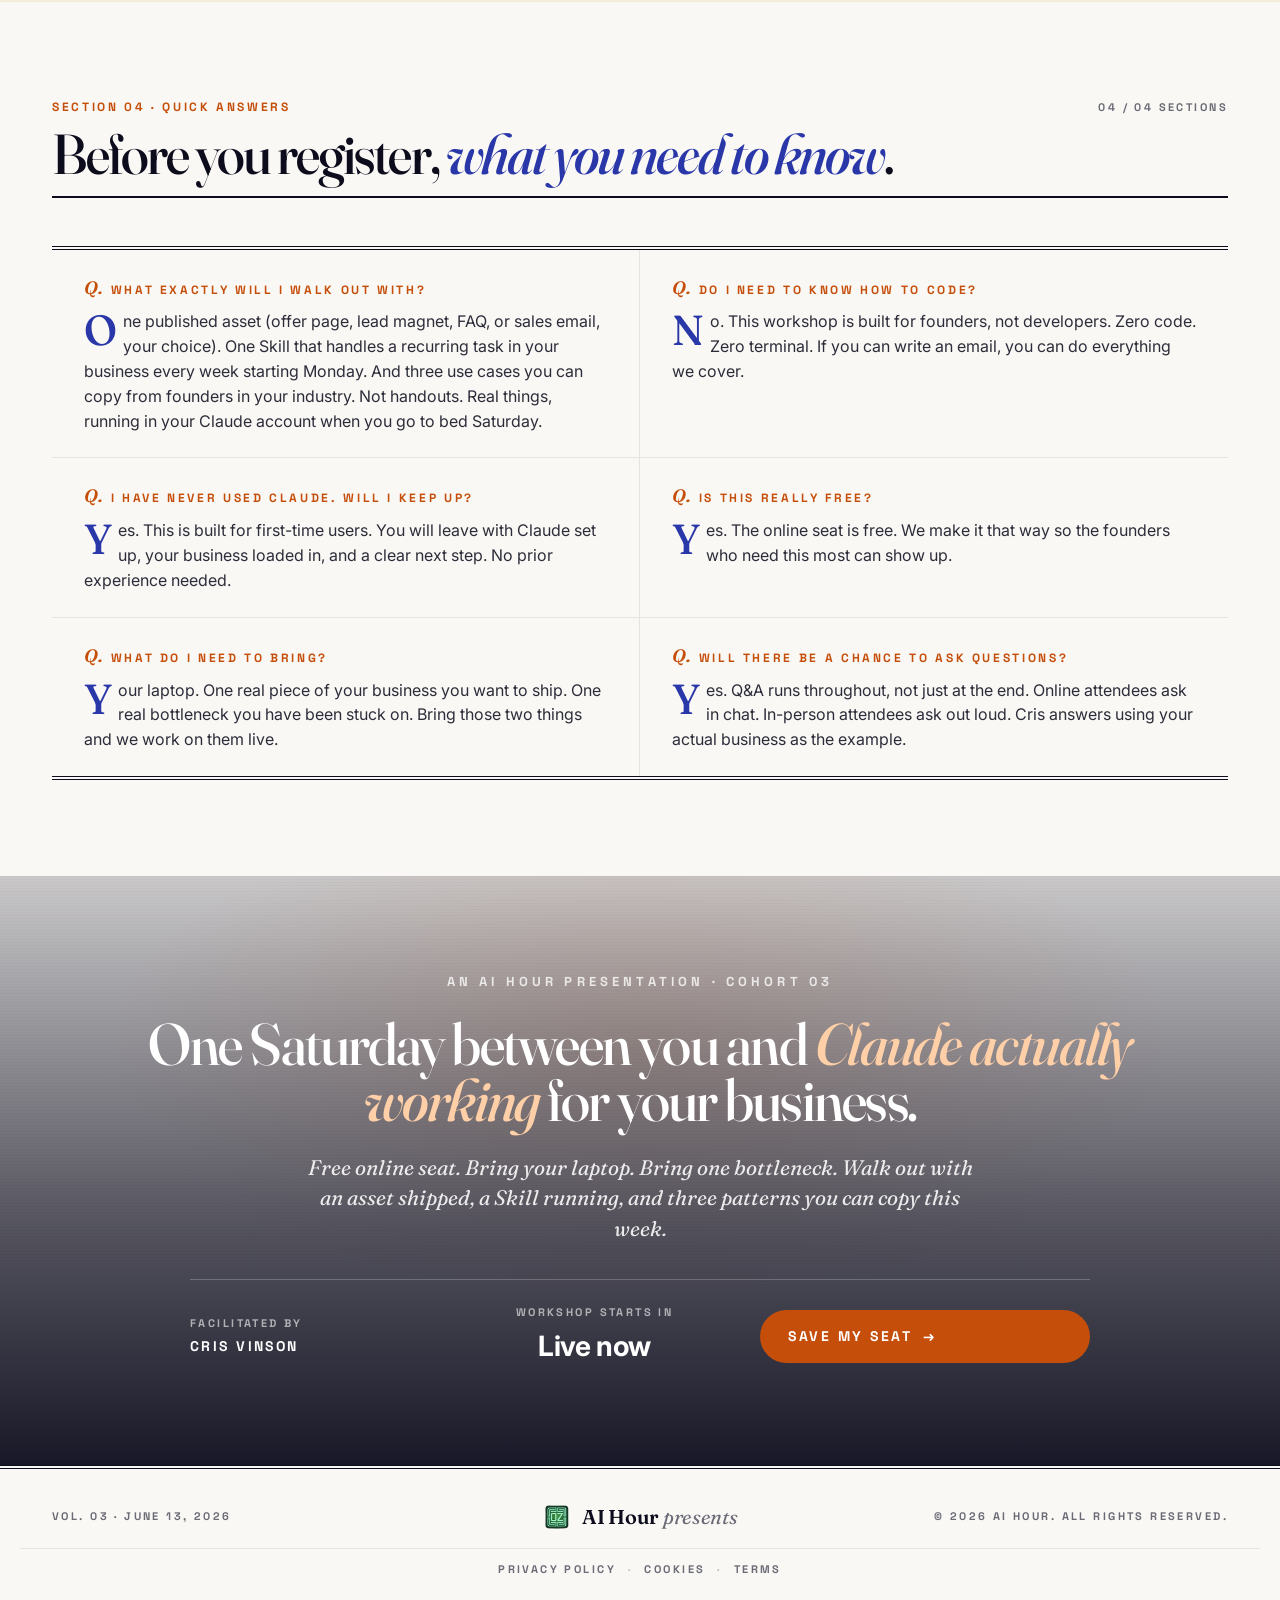
==== commit 38ef051c: "Use danang-89 portrait for bio (Cris close, face visible, deck behind) Swaps the bio source image fr" ====
--- a/index.html
+++ b/index.html
@@ -372,7 +372,7 @@
   <section class="section">
     <div class="container">
       <div class="bio">
-        <div class="bio-photo" role="img" aria-label="Cris Vinson on stage at Da Nang Nomad Fest with a packed room of founders" style="background-image: url('assets/brand/cris-danang-stage.jpg'); background-position: center 30%;">
+        <div class="bio-photo" role="img" aria-label="Cris Vinson speaking at Da Nang Nomad Fest 2026" style="background-image: url('assets/brand/cris-danang-stage.jpg'); background-position: 35% center;">
           <span class="photo-stamp">Da Nang Nomad Fest, 2026</span>
         </div>
         <div class="bio-text">
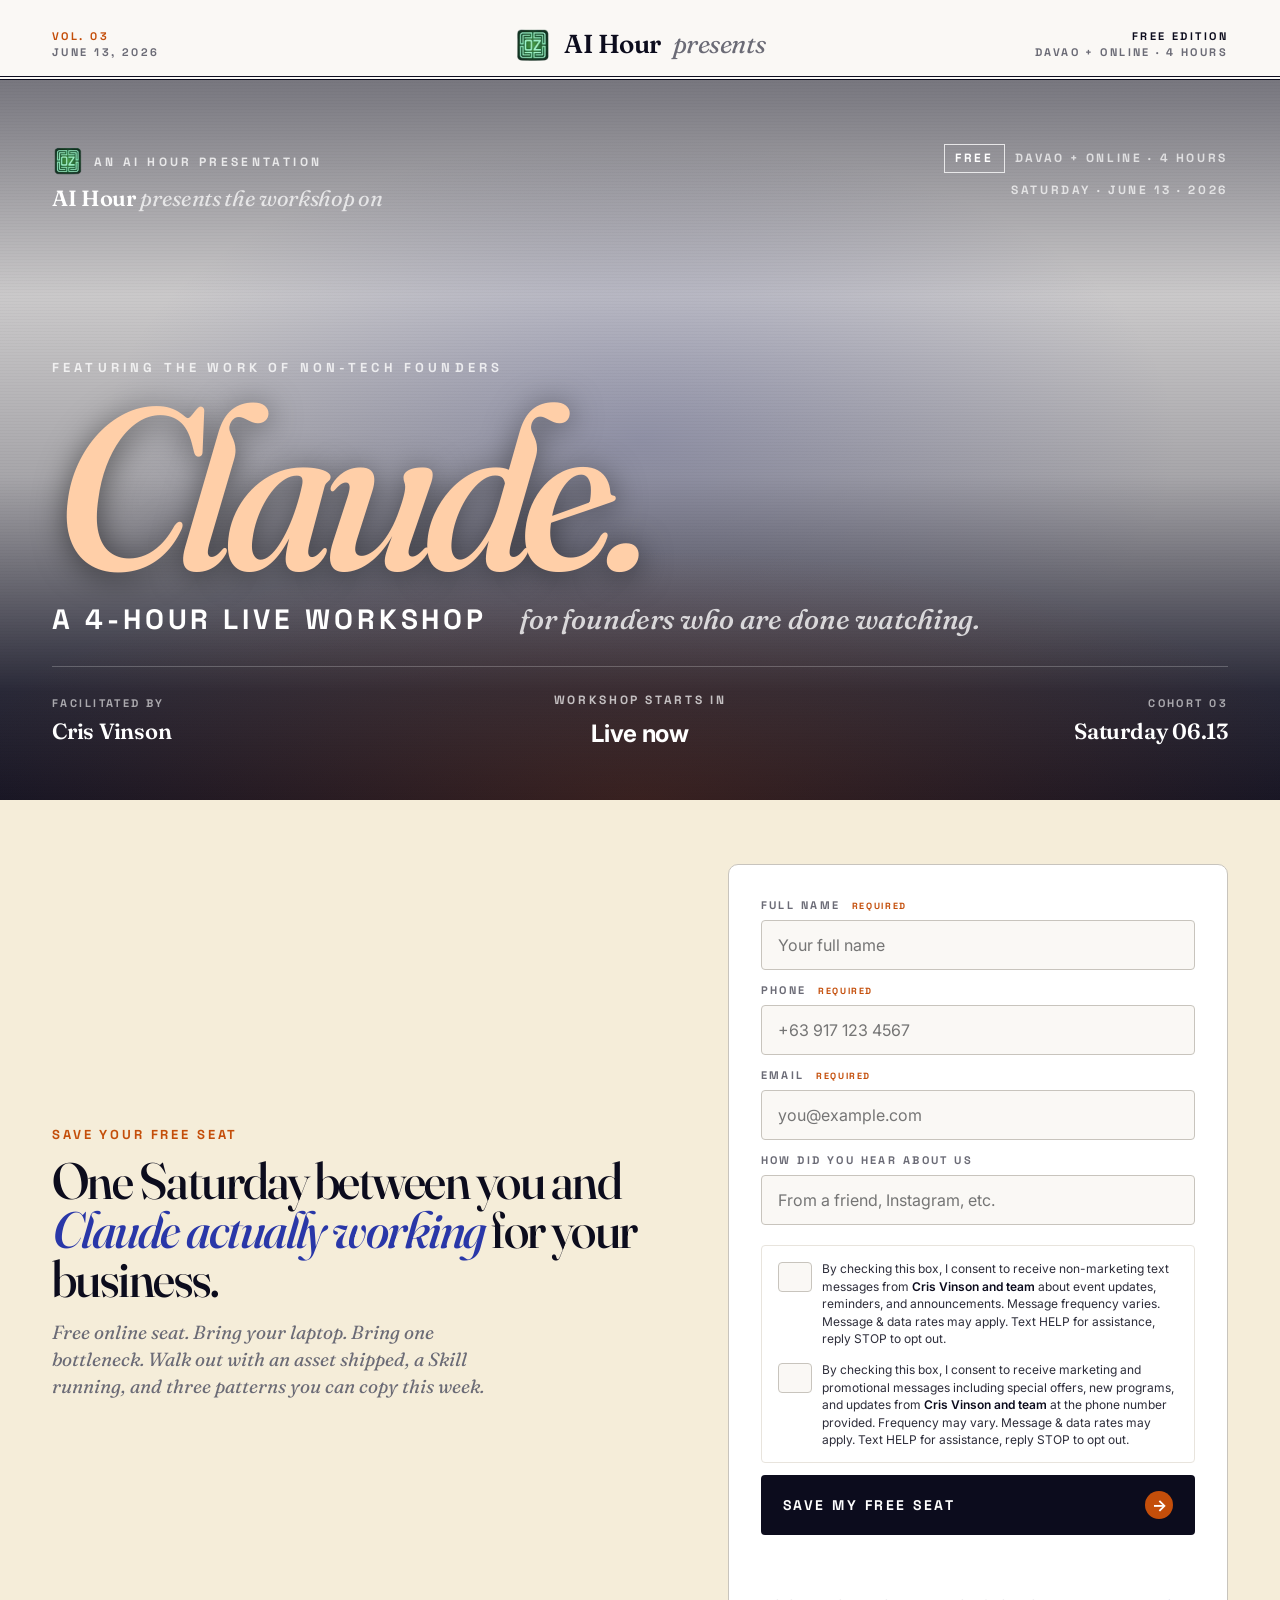
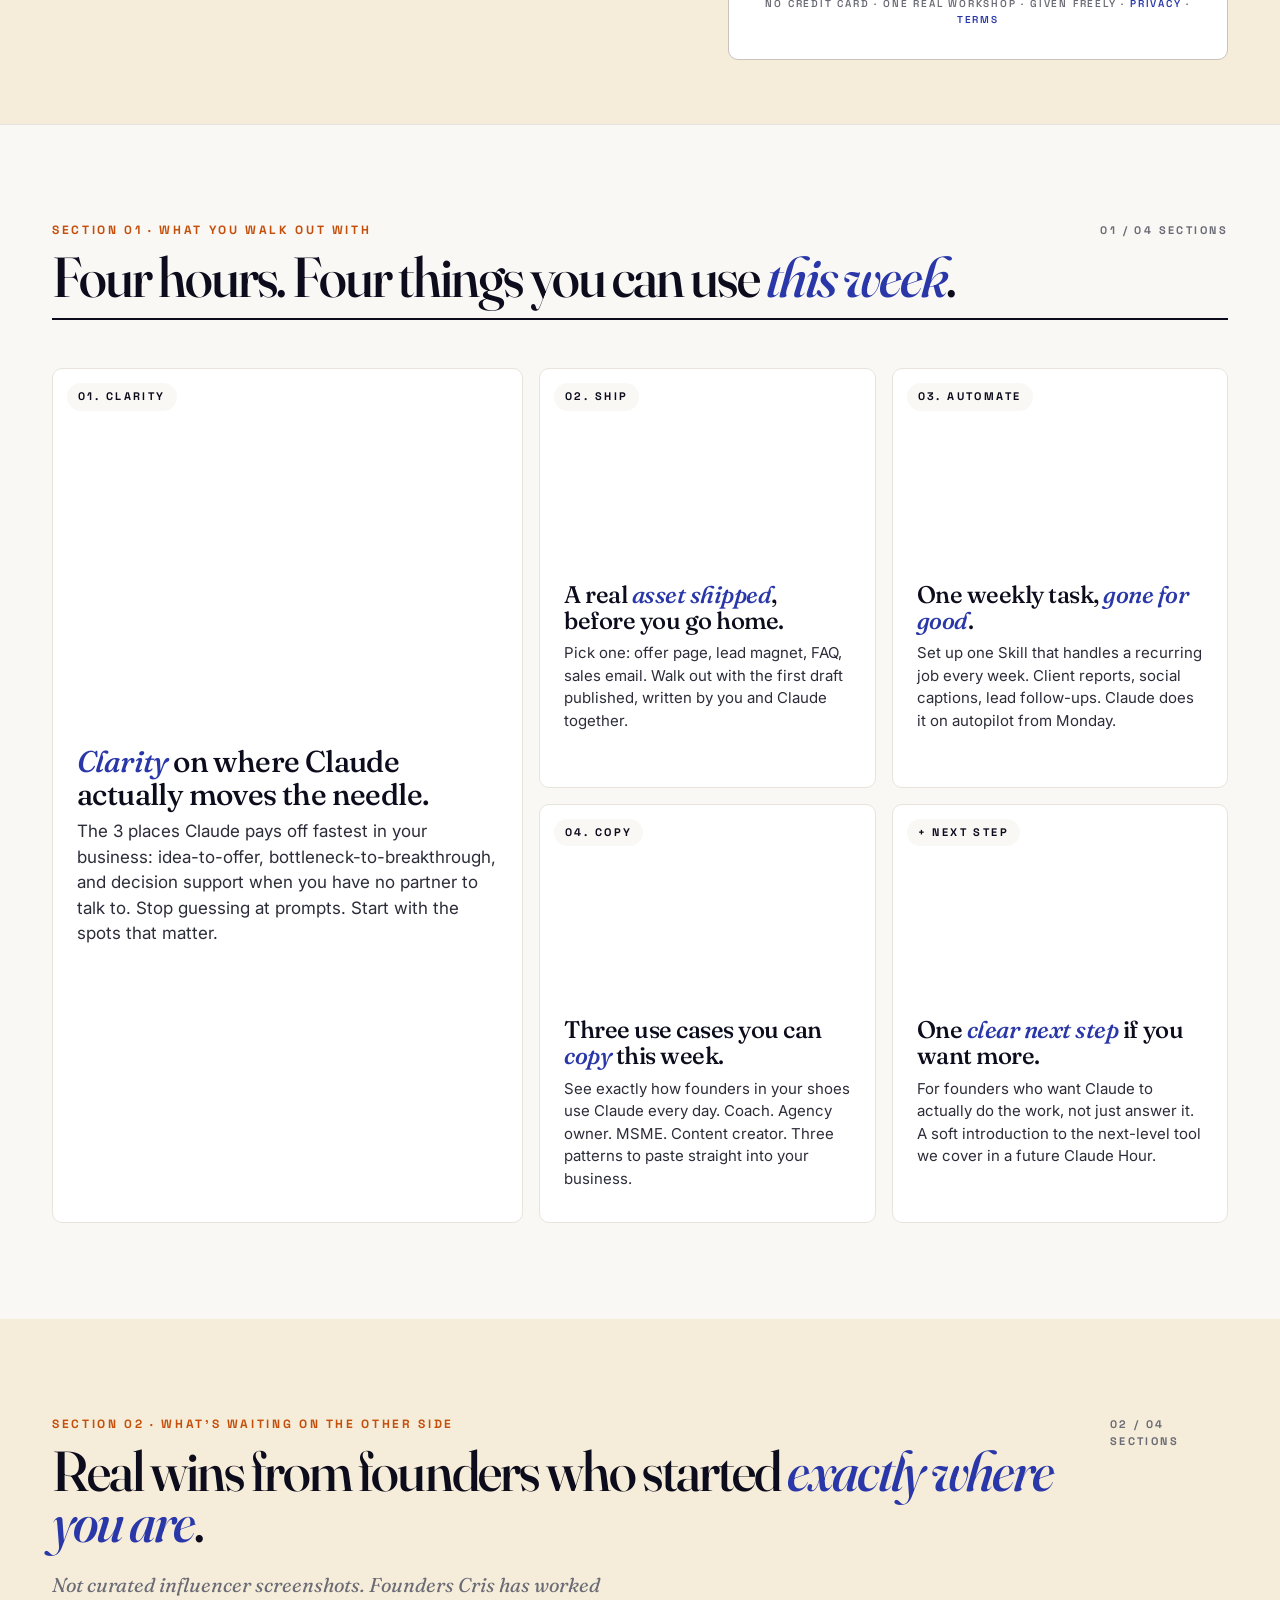
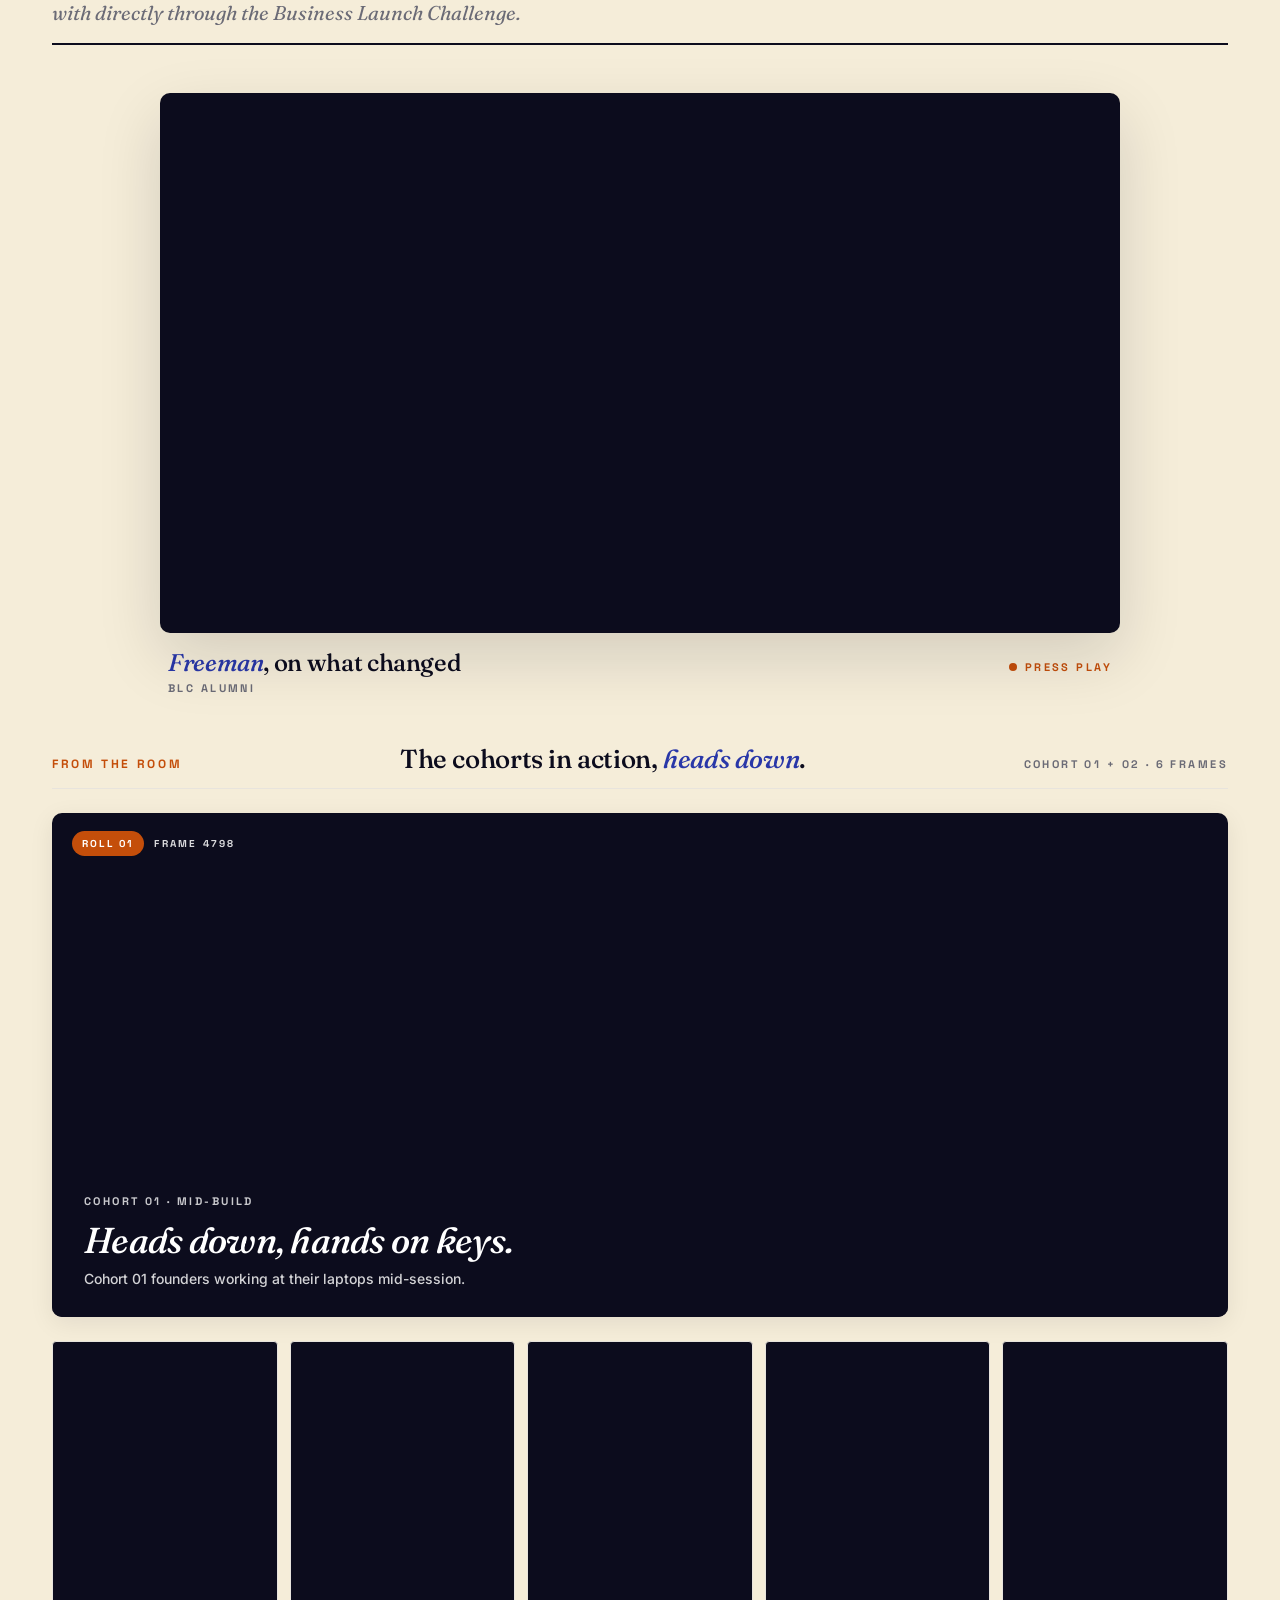
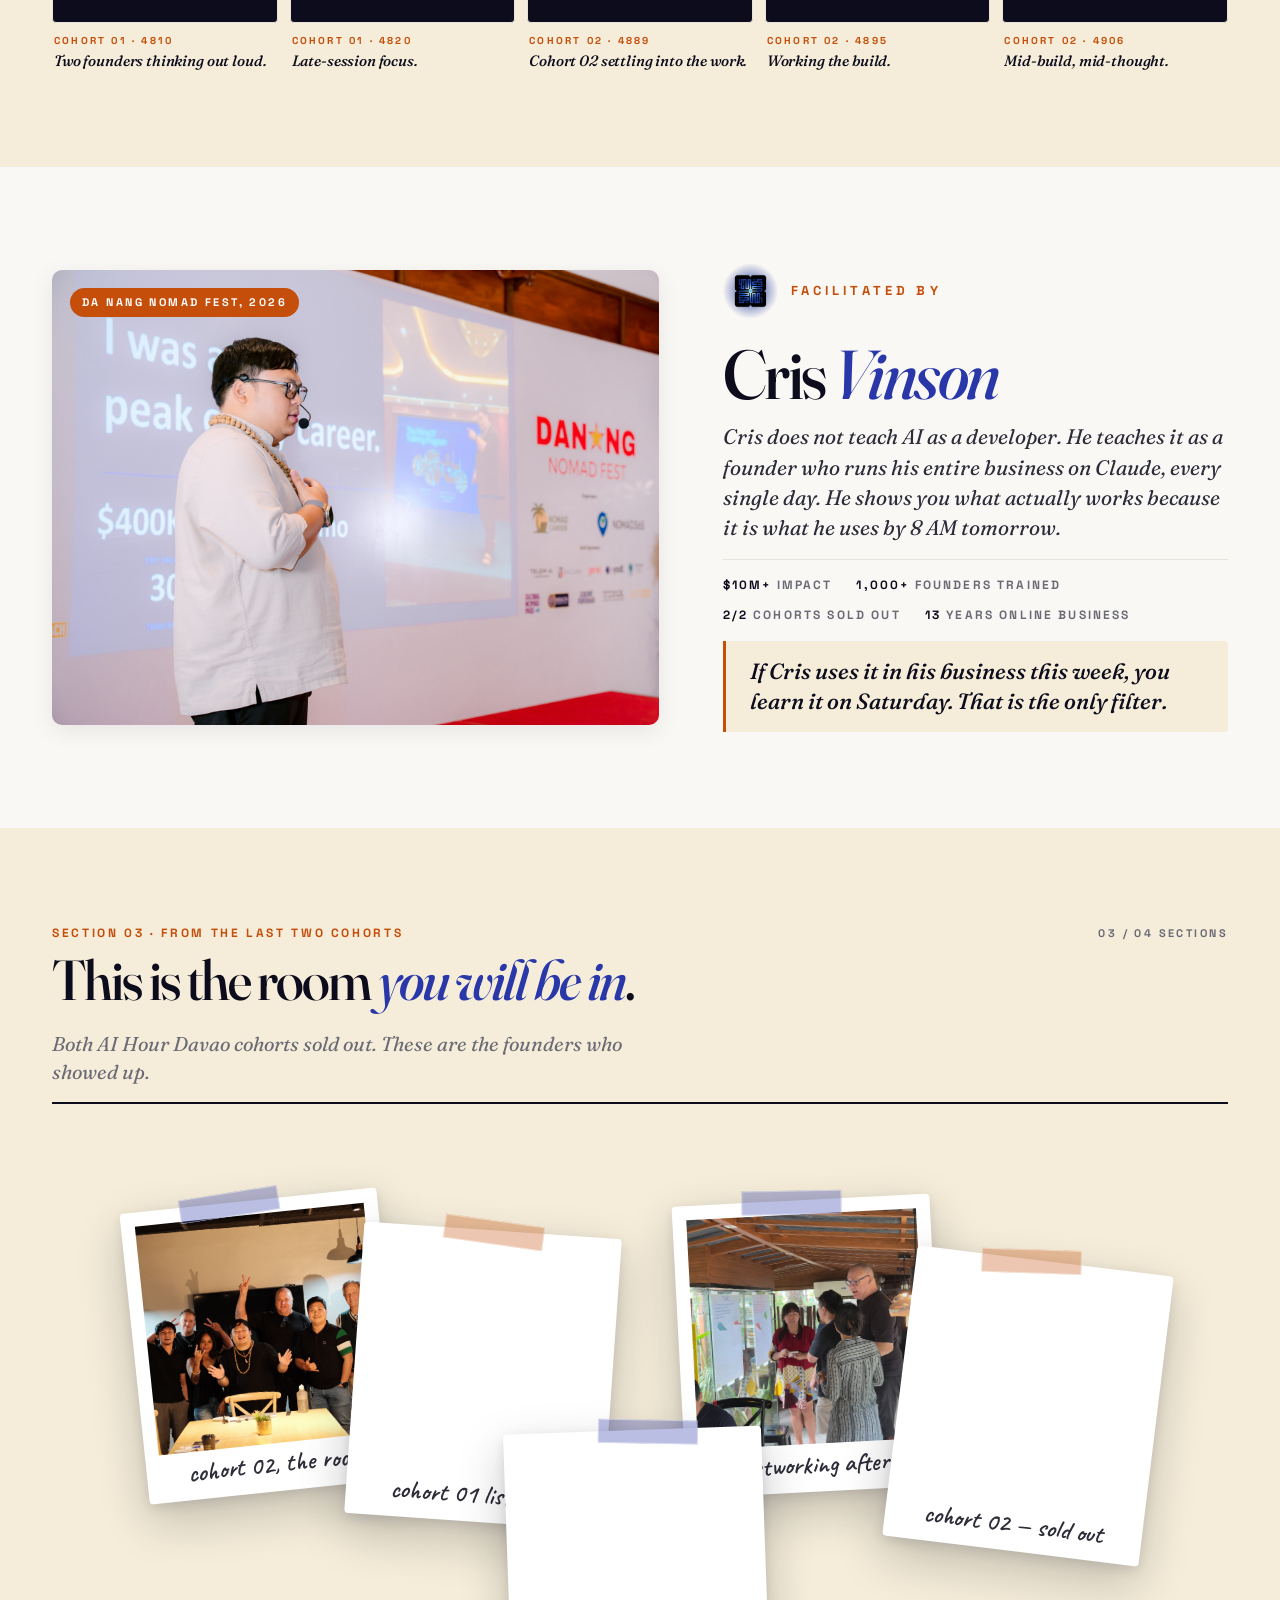
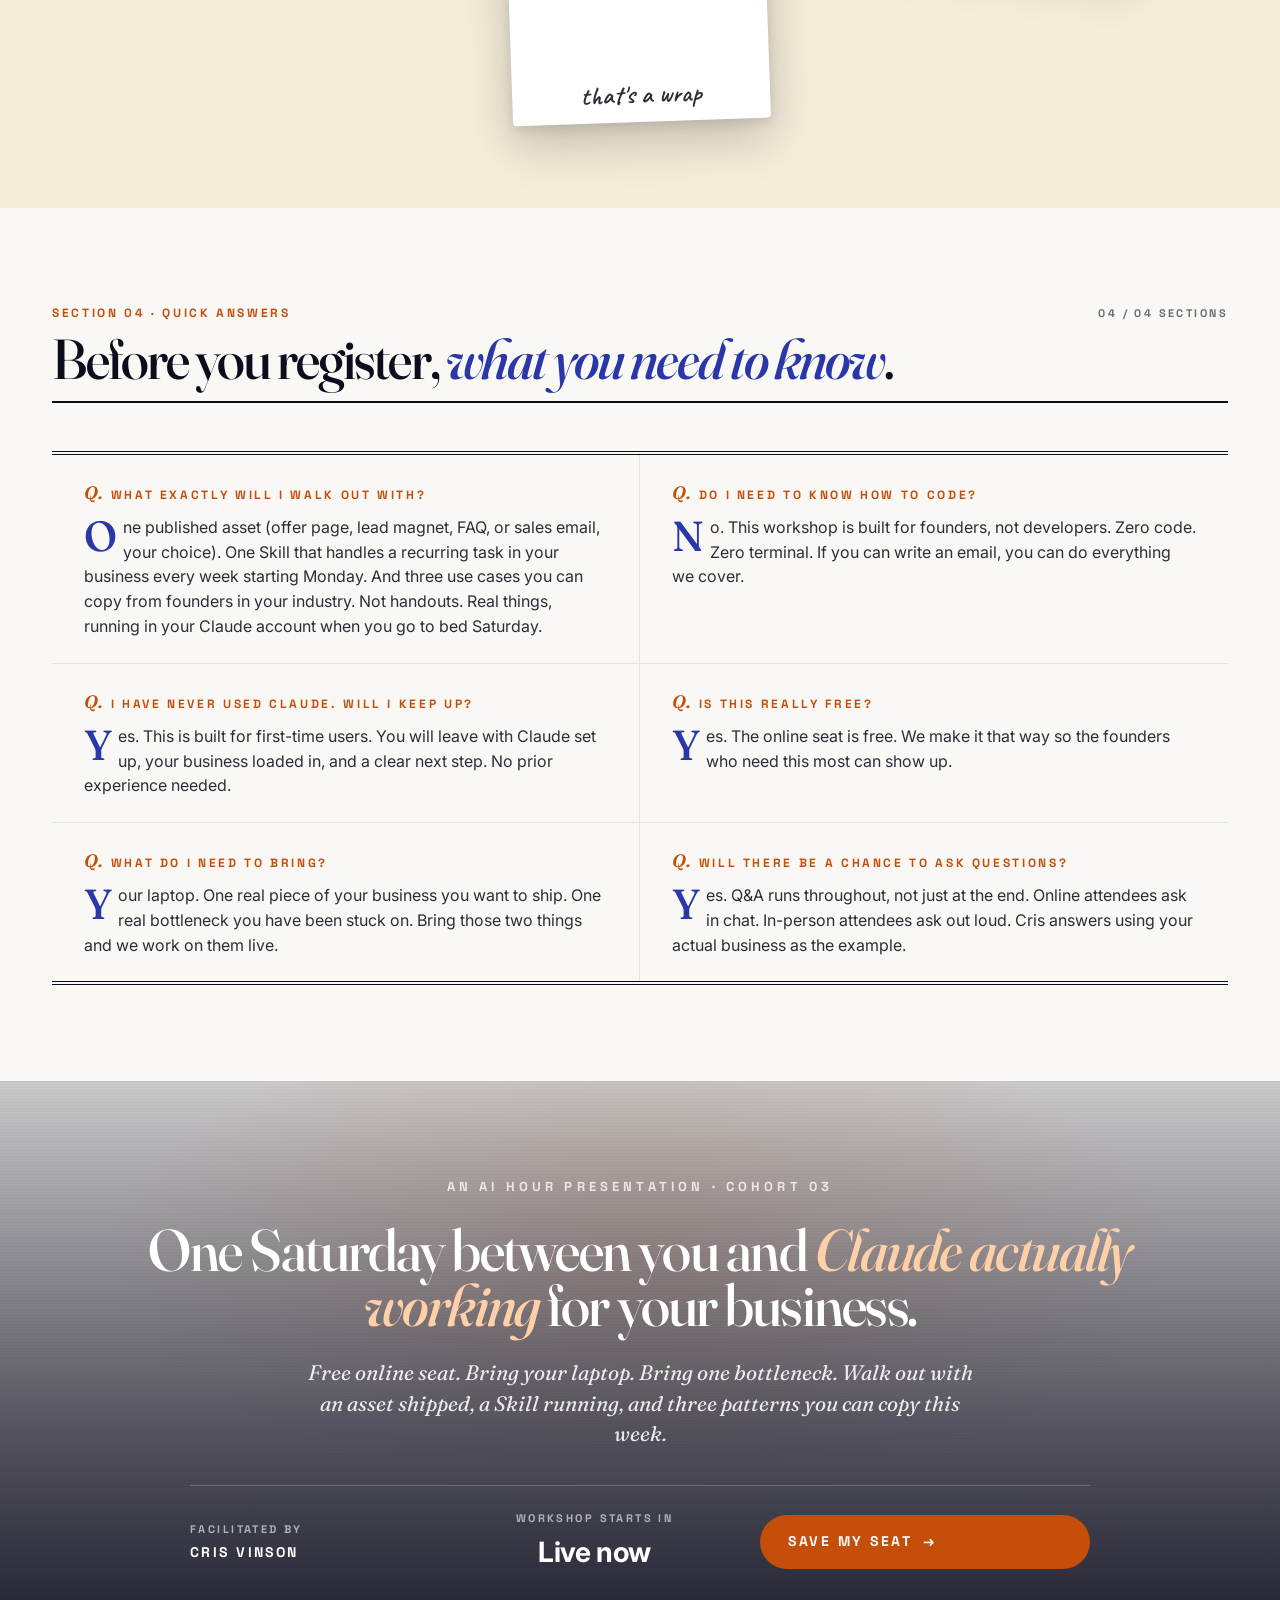
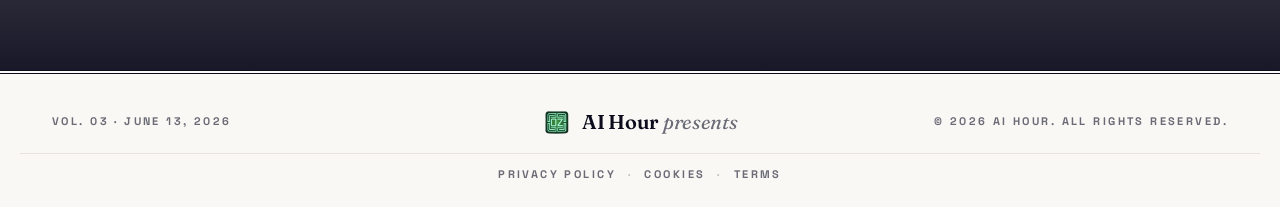
==== commit 70f9460c: "Form rules: require name + phone + email + dual consent (matches /vsl) Mirrors the lovable /vsl form" ====
--- a/index.html
+++ b/index.html
@@ -178,31 +178,37 @@
 
       <form class="reg-form" id="reg-form" action="https://n8n.cvinson.cloud/webhook/aihour-workshop-signup" method="post" novalidate>
         <div class="form-field">
-          <div class="form-label">Name</div>
-          <input type="text" name="name" placeholder="Your name">
+          <div class="form-label">Full Name <span class="form-req">required</span></div>
+          <input type="text" name="name" placeholder="Your full name" required>
+        </div>
+        <div class="form-field">
+          <div class="form-label">Phone <span class="form-req">required</span></div>
+          <input type="tel" name="phone" placeholder="+63 917 123 4567" required>
         </div>
         <div class="form-field">
           <div class="form-label">Email <span class="form-req">required</span></div>
           <input type="email" name="email" placeholder="you@example.com" required>
         </div>
         <div class="form-field">
-          <div class="form-label">Phone</div>
-          <input type="tel" name="phone" placeholder="+63 ...">
-        </div>
-        <div class="form-field">
           <div class="form-label">How did you hear about us</div>
           <input type="text" name="referred_by" placeholder="From a friend, Instagram, etc.">
         </div>
-        <label class="form-consent">
-          <input type="checkbox" name="consent" value="yes">
-          <span>I agree to receive event updates and accept the <a href="/privacy">Privacy Policy</a>.</span>
-        </label>
+        <div class="form-consent-group">
+          <label class="form-consent">
+            <input type="checkbox" name="sms_consent" id="sms-consent" value="yes" required>
+            <span>By checking this box, I consent to receive non-marketing text messages from <strong>Cris Vinson and team</strong> about event updates, reminders, and announcements. Message frequency varies. Message &amp; data rates may apply. Text HELP for assistance, reply STOP to opt out.</span>
+          </label>
+          <label class="form-consent">
+            <input type="checkbox" name="marketing_consent" id="marketing-consent" value="yes" required>
+            <span>By checking this box, I consent to receive marketing and promotional messages including special offers, new programs, and updates from <strong>Cris Vinson and team</strong> at the phone number provided. Frequency may vary. Message &amp; data rates may apply. Text HELP for assistance, reply STOP to opt out.</span>
+          </label>
+        </div>
         <button type="submit" class="btn-cta">
           Save my free seat
           <span class="arrow">&rarr;</span>
         </button>
         <div class="form-status" id="form-status" role="status" aria-live="polite"></div>
-        <div class="form-foot">No credit card &middot; One real workshop &middot; Given freely</div>
+        <div class="form-foot">No credit card &middot; One real workshop &middot; Given freely &middot; <a href="/privacy">Privacy</a> &middot; <a href="/terms">Terms</a></div>
       </form>
     </div>
   </section>
@@ -576,8 +582,25 @@
         e.preventDefault();
         var data = {};
         new FormData(form).forEach(function (v, k) { data[k] = v; });
-        if (!data.email) {
+        var smsConsent = document.getElementById('sms-consent');
+        var marketingConsent = document.getElementById('marketing-consent');
+        if (!data.name || !data.name.trim()) {
+          status.textContent = 'Please enter your full name.';
+          status.className = 'form-status err';
+          return;
+        }
+        if (!data.phone || !data.phone.trim()) {
+          status.textContent = 'Please enter your phone number so we can send your reminder.';
+          status.className = 'form-status err';
+          return;
+        }
+        if (!data.email || !data.email.trim()) {
           status.textContent = 'Please enter your email so we can send your Zoom link.';
+          status.className = 'form-status err';
+          return;
+        }
+        if (!smsConsent.checked || !marketingConsent.checked) {
+          status.textContent = 'Please check both consent boxes to continue.';
           status.className = 'form-status err';
           return;
         }
--- a/styles.css
+++ b/styles.css
@@ -2252,11 +2252,20 @@
   margin-left: 6px;
 }
 
+.reg-form .form-consent-group {
+  display: flex;
+  flex-direction: column;
+  gap: 14px;
+  margin-top: 8px;
+  padding: 14px 16px;
+  background: var(--c-cream);
+  border: 1px solid var(--c-rule);
+  border-radius: var(--r-sm);
+}
 .reg-form .form-consent {
   display: flex;
   align-items: flex-start;
   gap: 10px;
-  margin-top: 4px;
   cursor: pointer;
   user-select: none;
 }
@@ -2295,9 +2304,13 @@
 }
 .reg-form .form-consent span {
   font-family: var(--font-body);
-  font-size: 13px;
-  line-height: 1.4;
+  font-size: 12px;
+  line-height: 1.45;
   color: var(--c-body);
+}
+.reg-form .form-consent strong {
+  color: var(--c-ink);
+  font-weight: 600;
 }
 .reg-form .form-consent a {
   color: var(--c-primary);
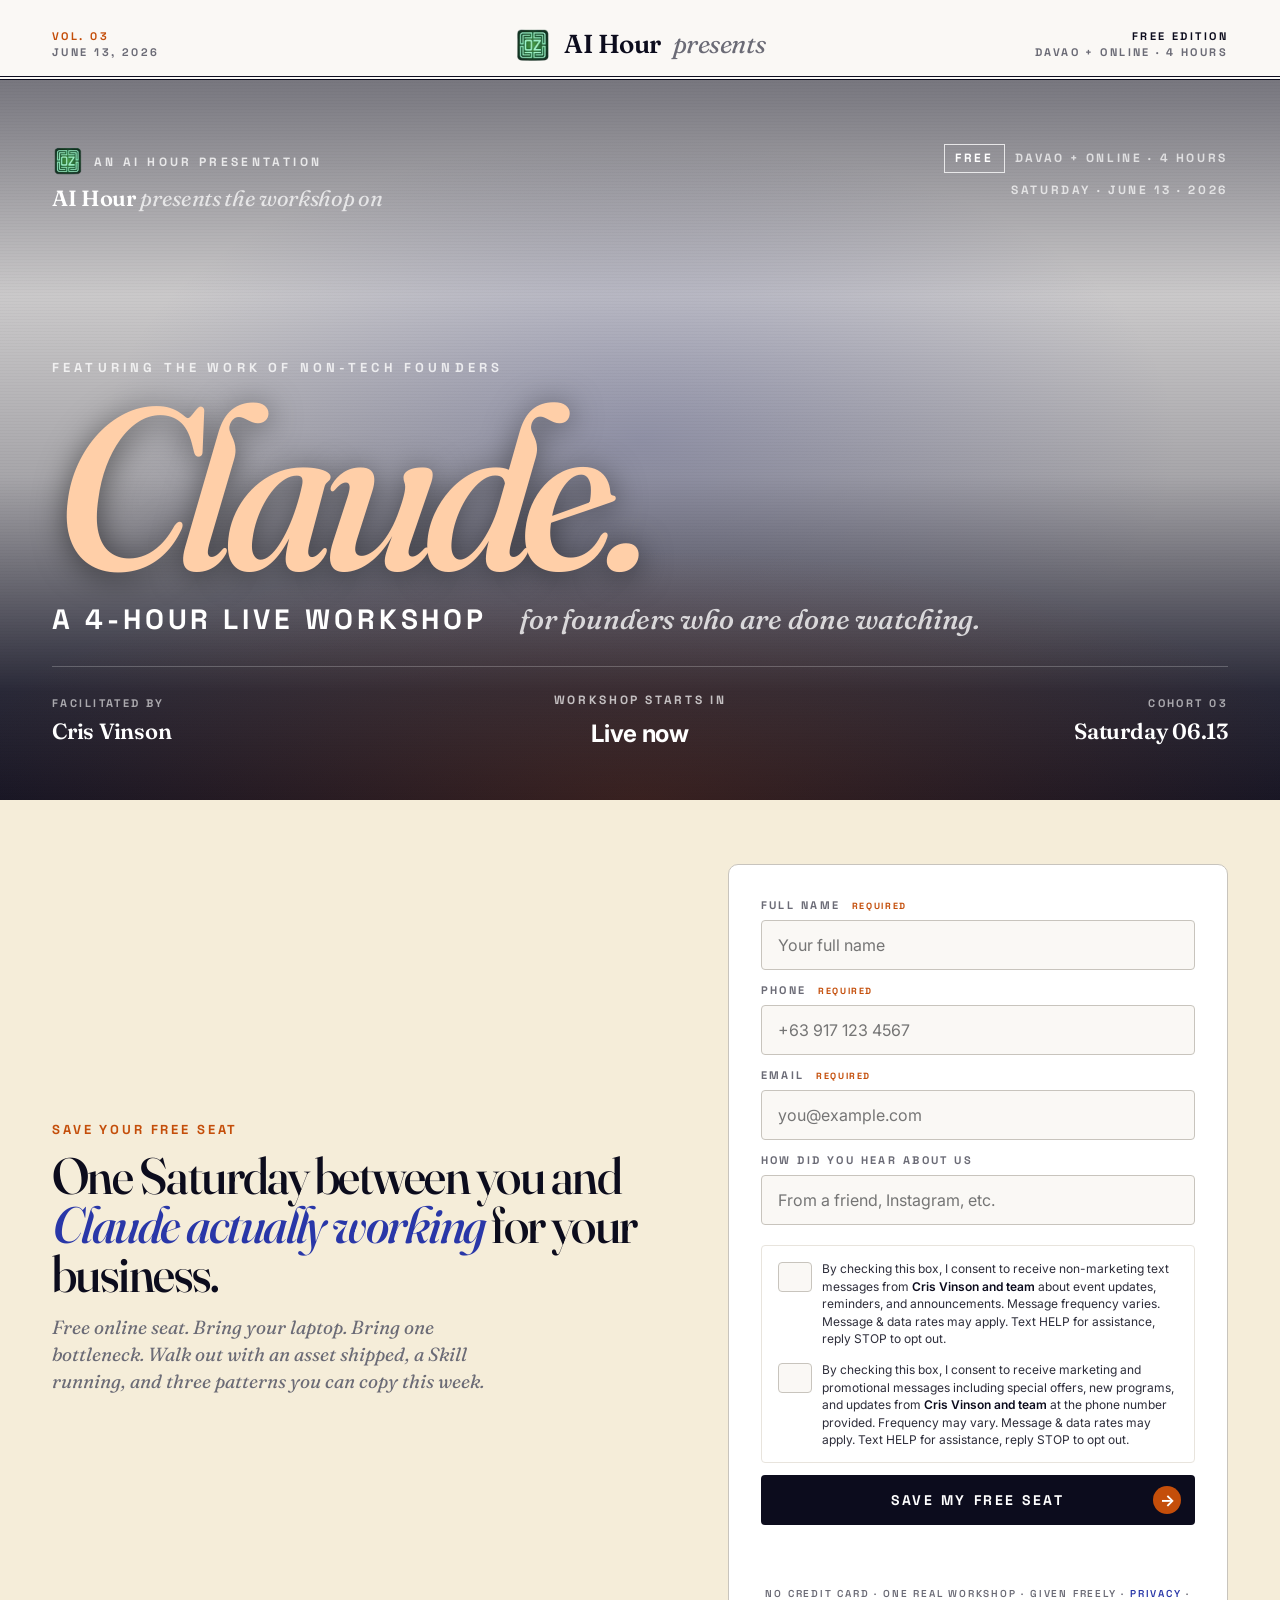
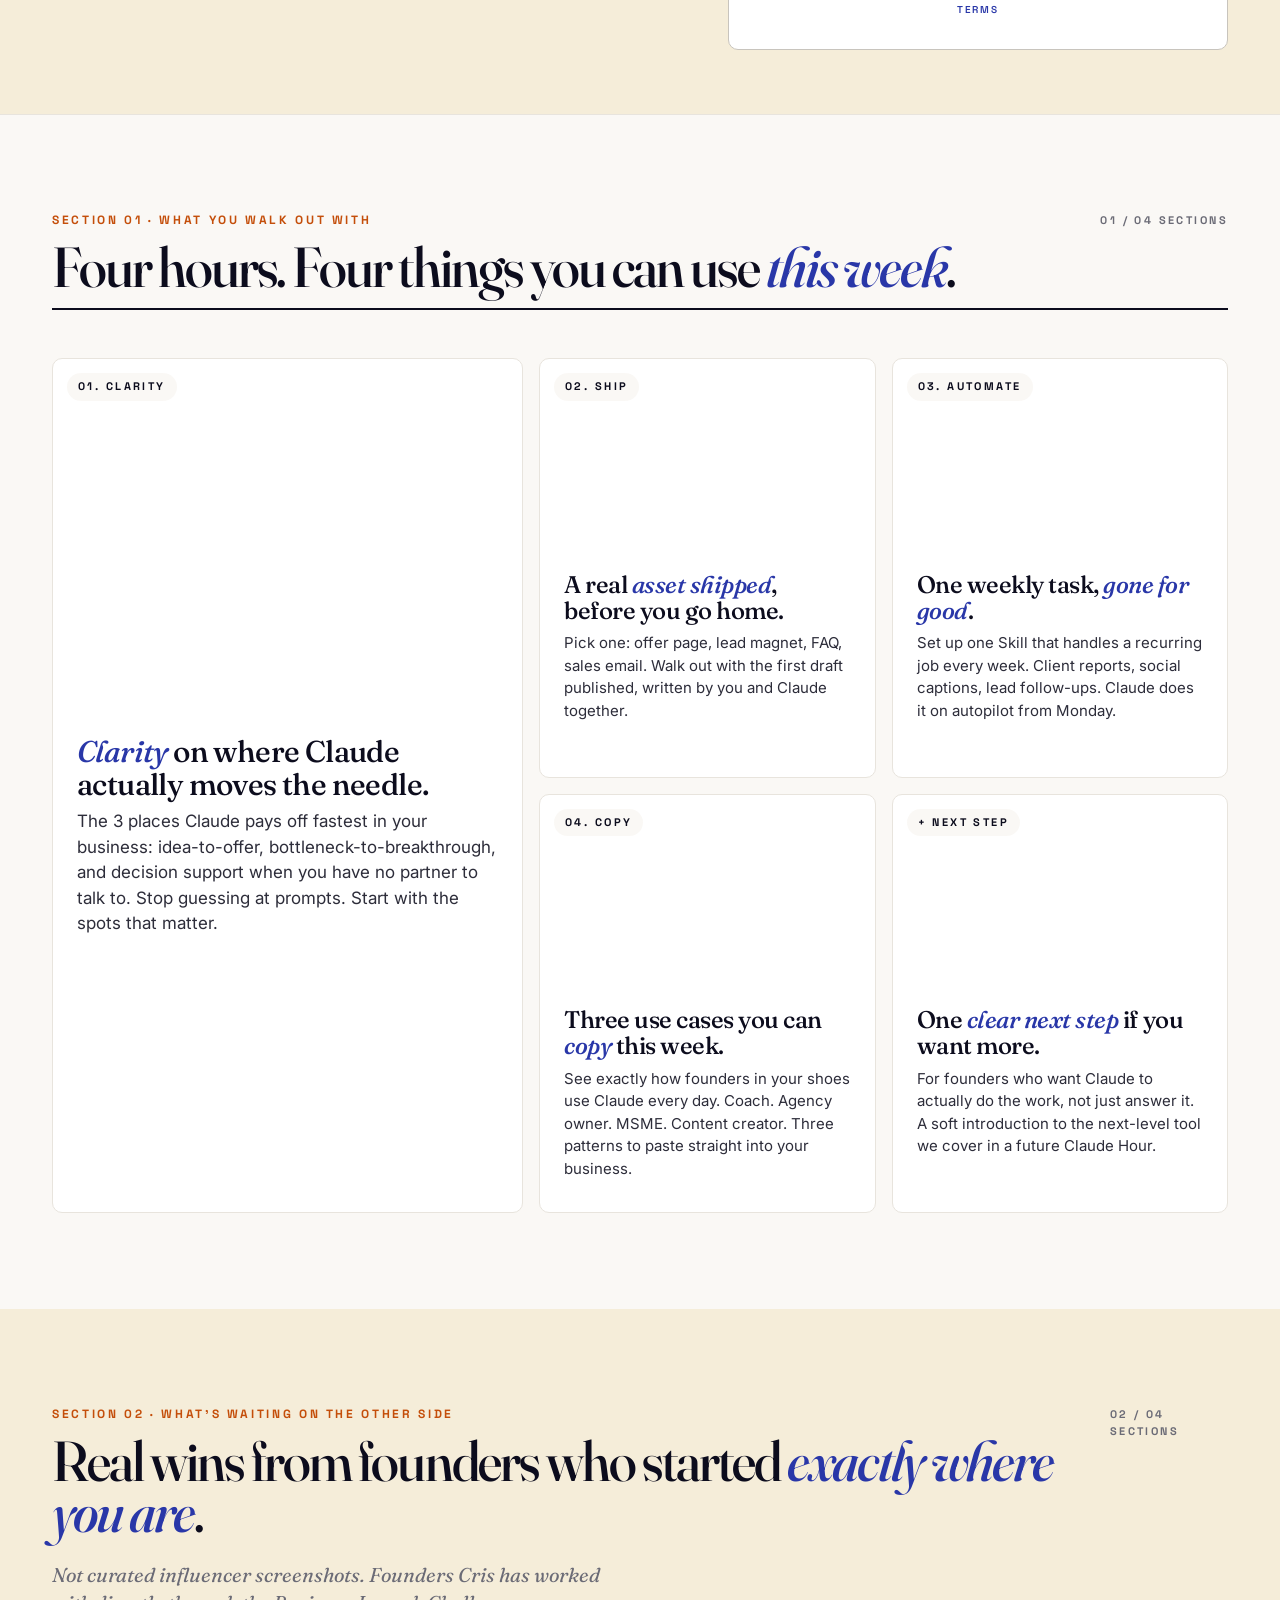
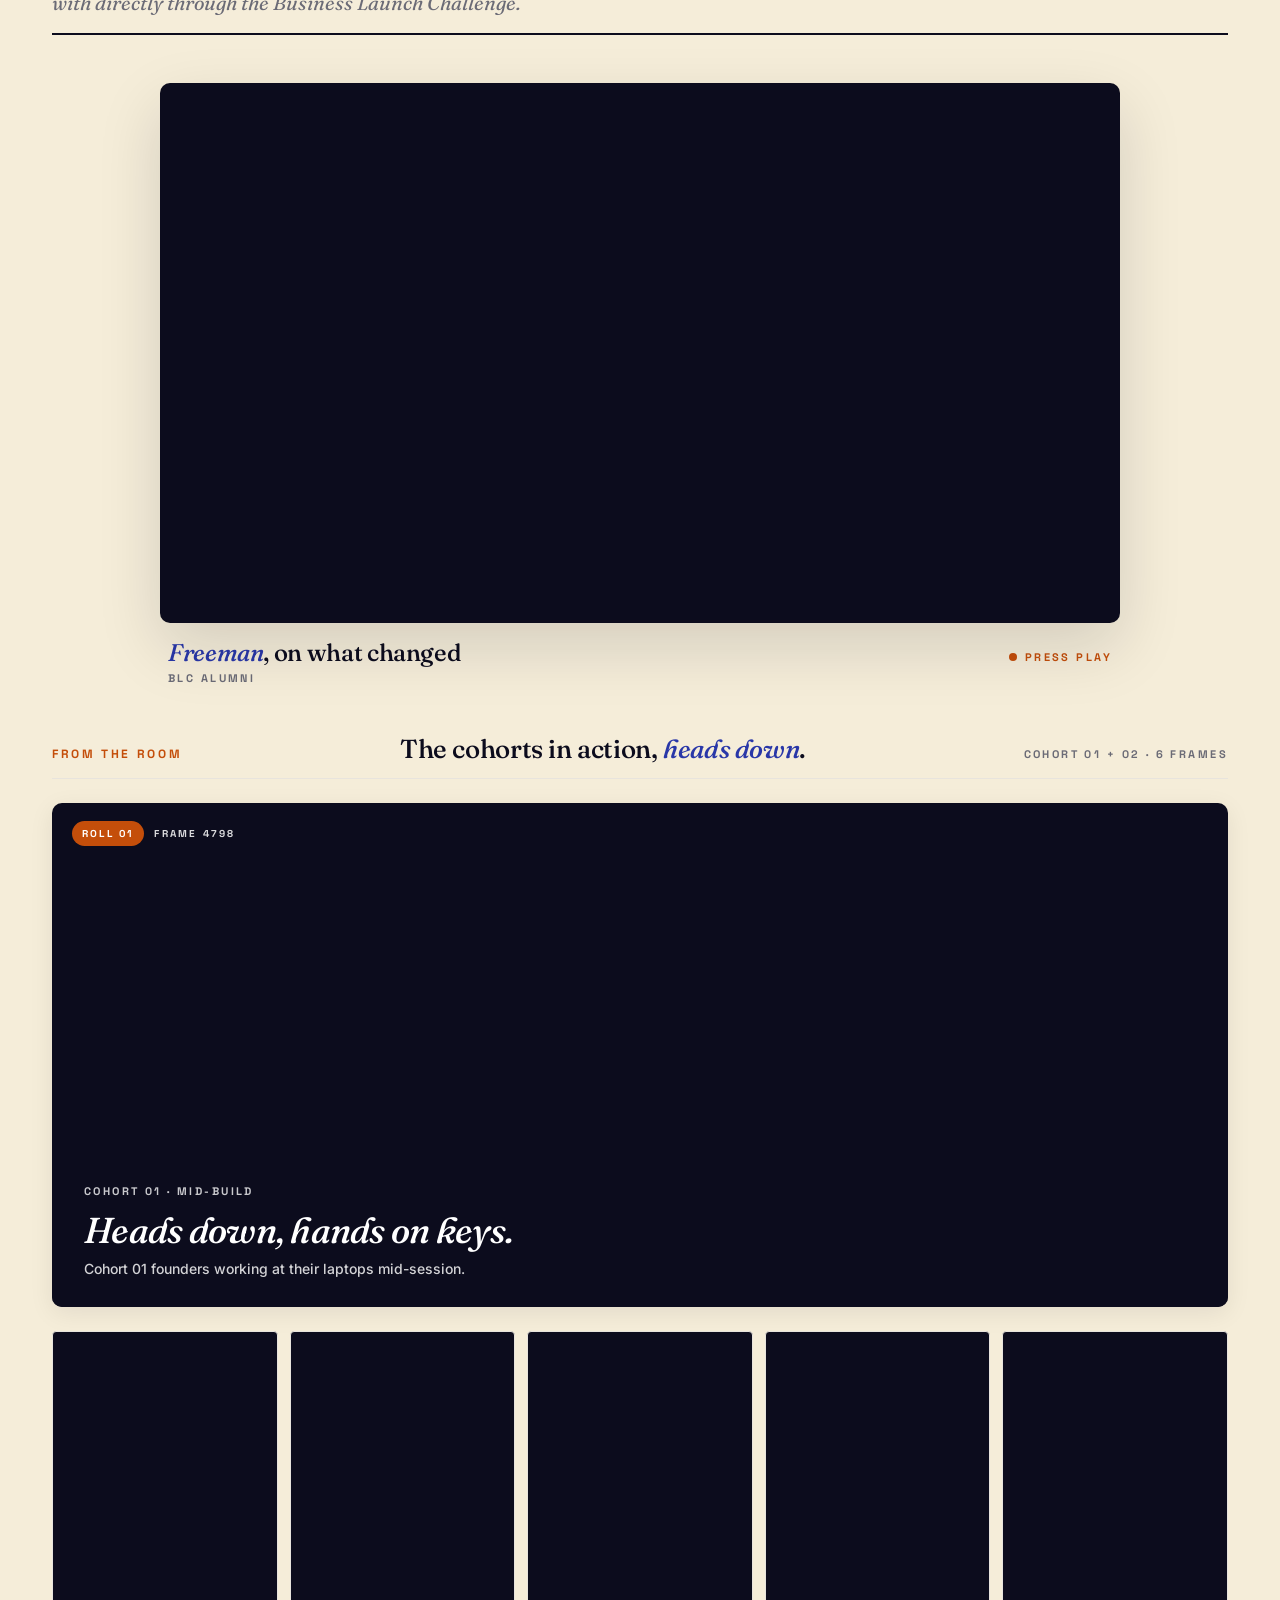
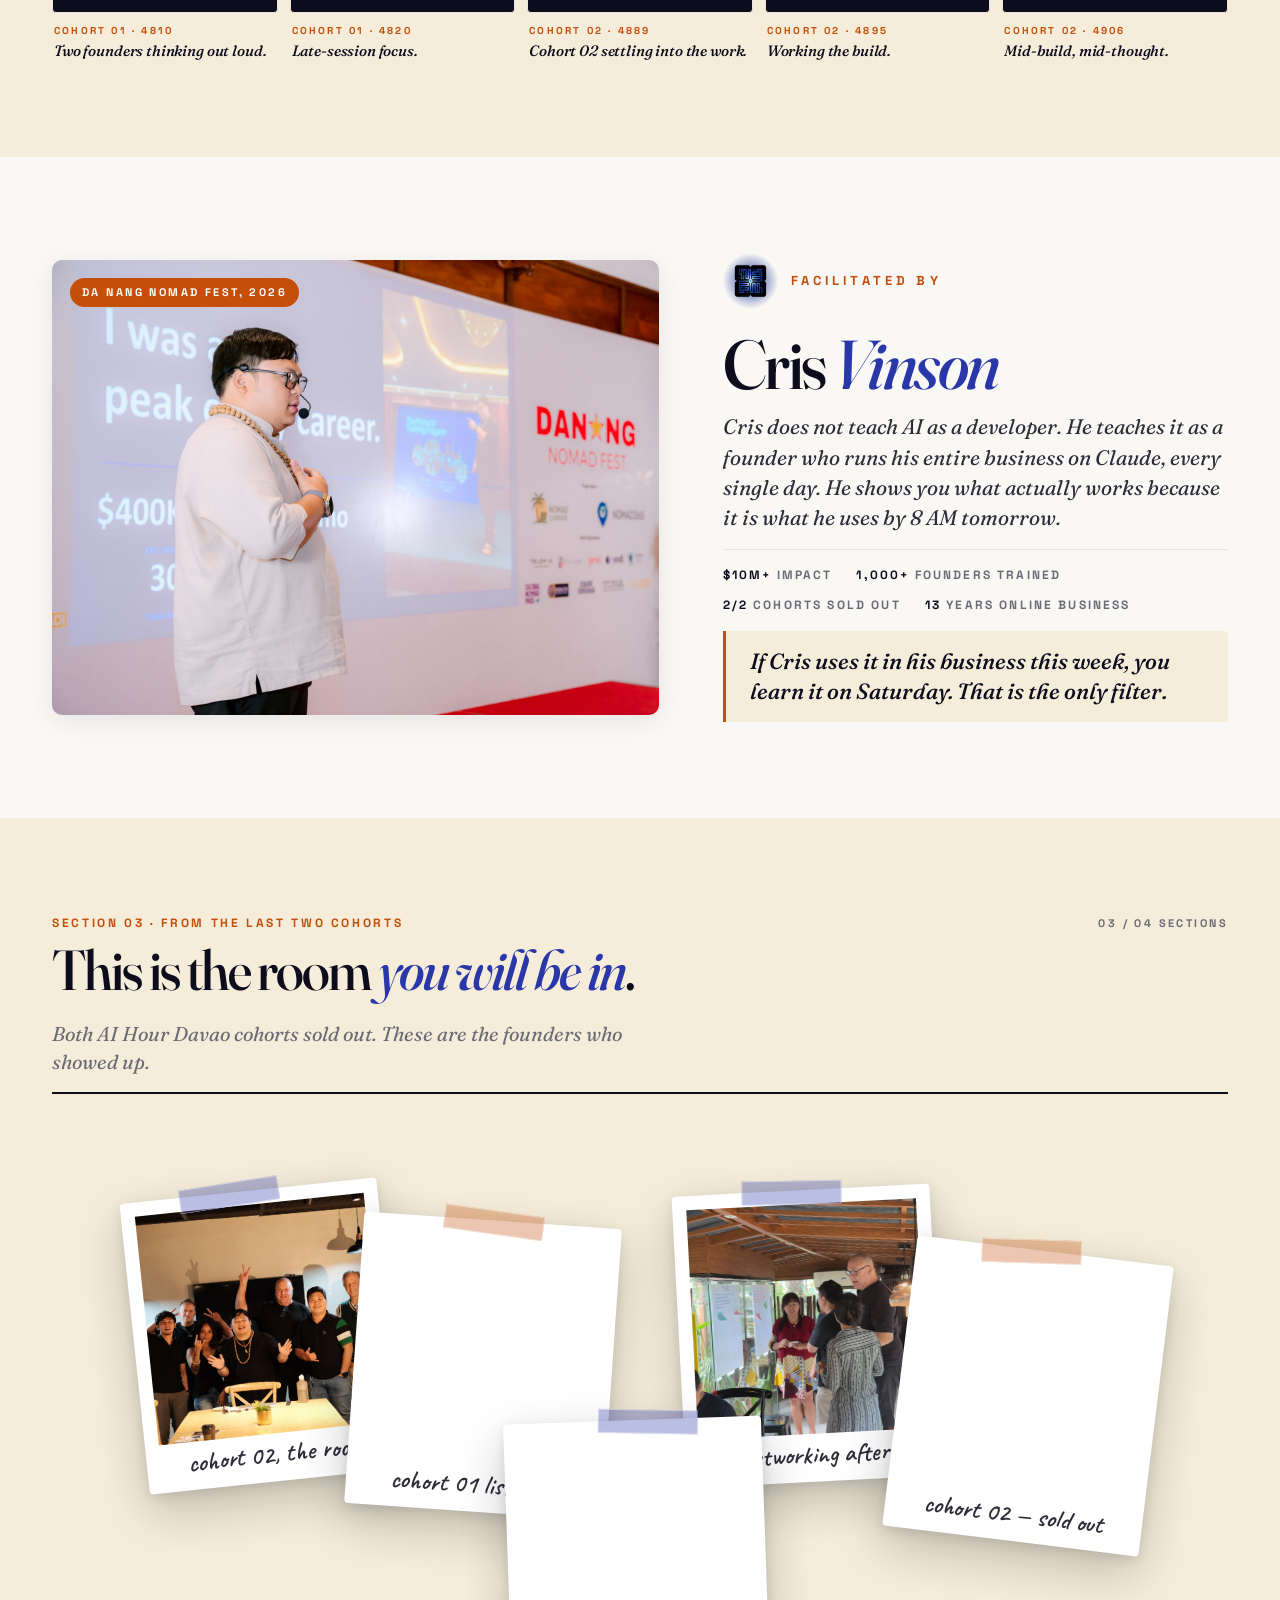
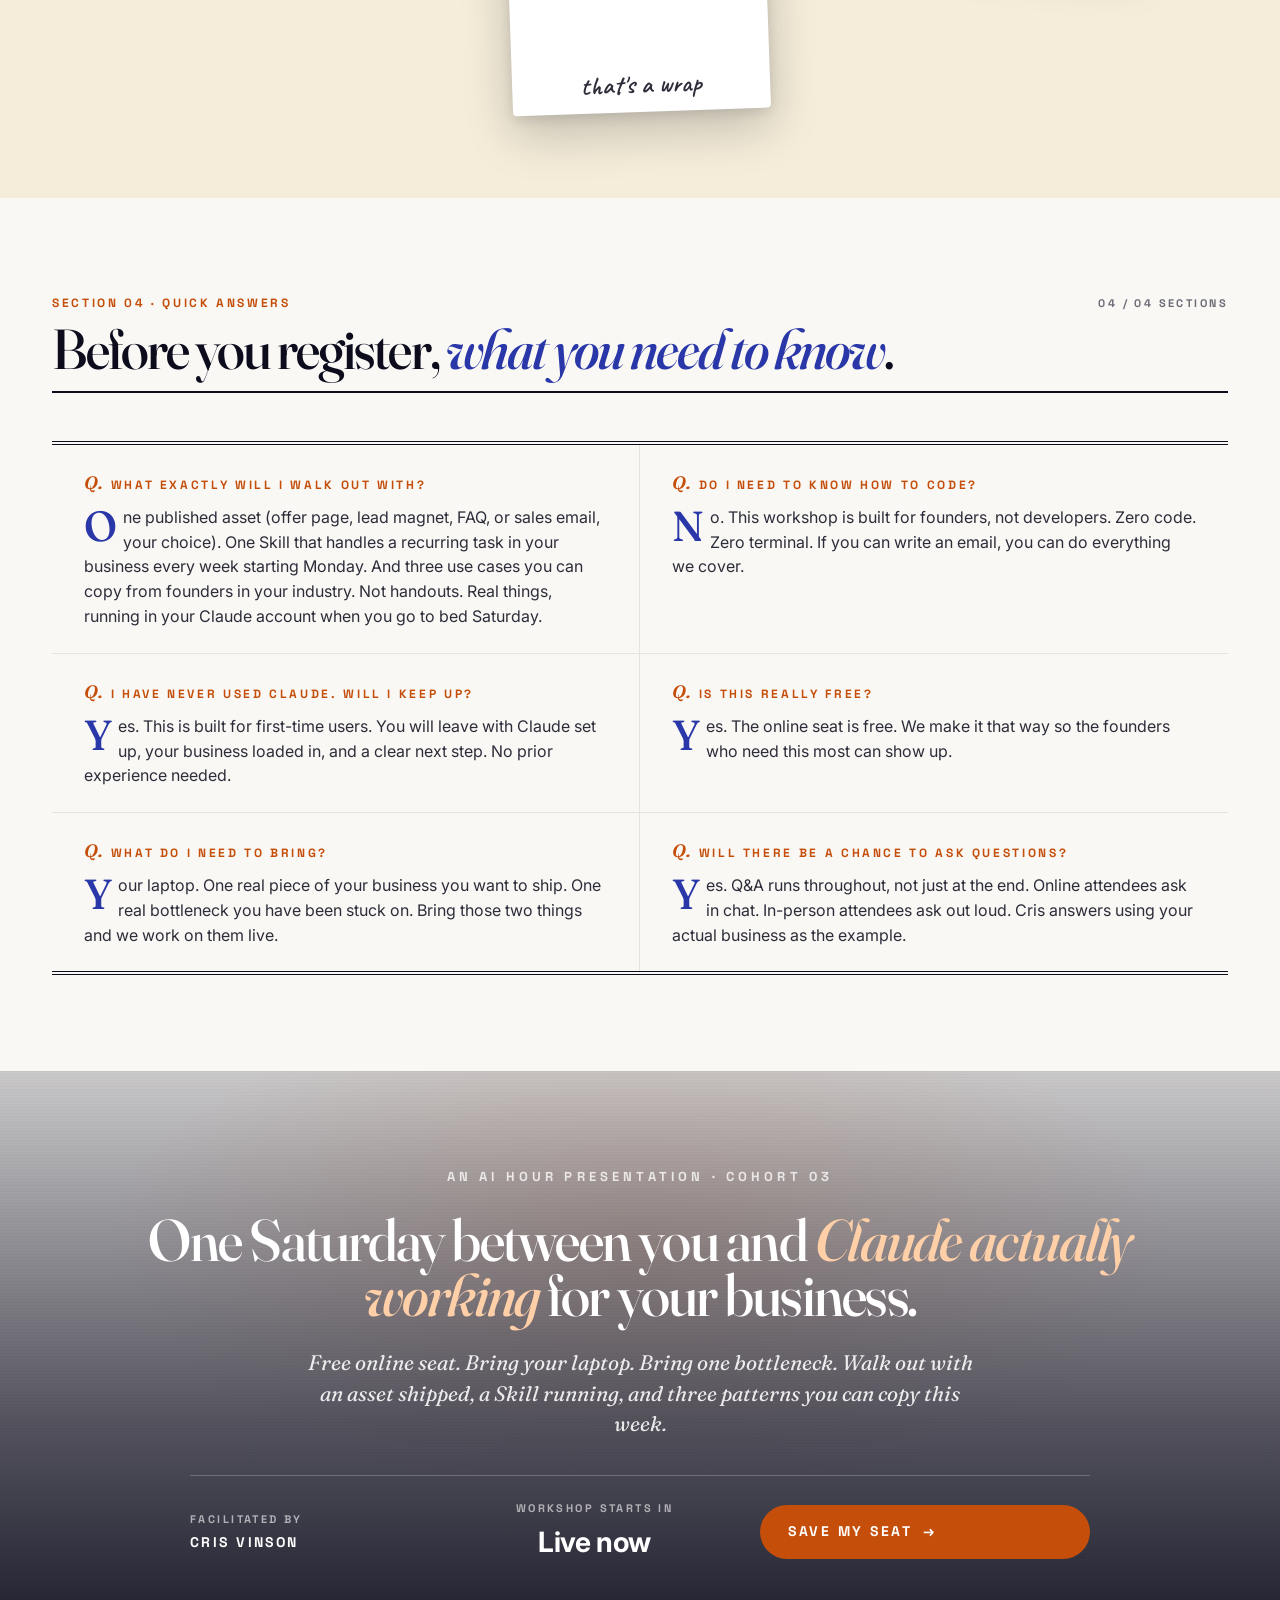
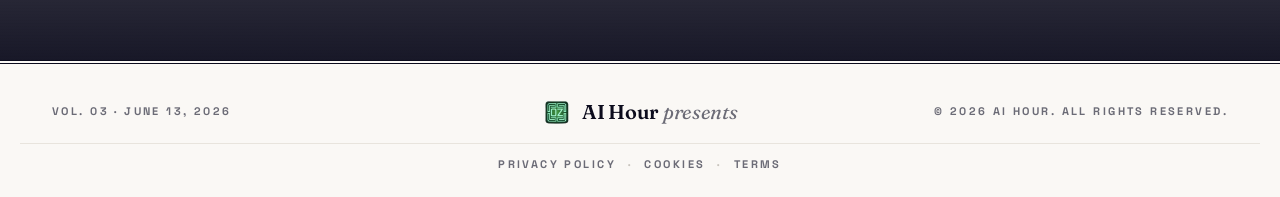
==== commit 39873775: "Wire referrer leaderboard: capture ?ref=, personalize share URL, live-fetch portal - index.html: hid" ====
--- a/index.html
+++ b/index.html
@@ -177,6 +177,8 @@
       </div>
 
       <form class="reg-form" id="reg-form" action="https://n8n.cvinson.cloud/webhook/aihour-workshop-signup" method="post" novalidate>
+        <!-- Hidden referrer slug: captured from ?ref= URL param on landing, persisted to sessionStorage -->
+        <input type="hidden" name="ref" id="ref-input" value="">
         <div class="form-field">
           <div class="form-label">Full Name <span class="form-req">required</span></div>
           <input type="text" name="name" placeholder="Your full name" required>
@@ -570,7 +572,24 @@
     })();
   </script>
 
-  <!-- Registration form: submit to n8n webhook, redirect to /thanks on success -->
+  <!-- Referrer capture: read ?ref= from URL, write to hidden input, persist via sessionStorage so it survives back/forward navigation -->
+  <script>
+    (function () {
+      var refInput = document.getElementById('ref-input');
+      if (!refInput) return;
+      var params = new URLSearchParams(window.location.search);
+      var urlRef = (params.get('ref') || '').trim();
+      var saved = '';
+      try { saved = sessionStorage.getItem('cff_ref') || ''; } catch (e) {}
+      var ref = urlRef || saved;
+      if (urlRef) {
+        try { sessionStorage.setItem('cff_ref', urlRef); } catch (e) {}
+      }
+      refInput.value = ref;
+    })();
+  </script>
+
+  <!-- Registration form: submit to n8n webhook, redirect to /thanks?slug=...&fn=... on success -->
   <script>
     (function () {
       var form = document.getElementById('reg-form');
@@ -614,8 +633,12 @@
           headers: { 'Content-Type': 'application/json' },
           body: JSON.stringify(data)
         }).then(function (r) {
-          if (r.ok) { window.location.href = '/thanks'; return; }
-          throw new Error('Submission failed with status ' + r.status);
+          if (!r.ok) throw new Error('Submission failed with status ' + r.status);
+          return r.json().catch(function () { return {}; });
+        }).then(function (body) {
+          // Follow the webhook's redirect (carries ?slug=...&fn=... for personalized share link)
+          var dest = (body && typeof body.redirect === 'string' && body.redirect) ? body.redirect : '/thanks';
+          window.location.href = dest;
         }).catch(function (err) {
           btn.disabled = false;
           btn.innerHTML = oldLabel;
--- a/styles.css
+++ b/styles.css
@@ -403,8 +403,9 @@
   box-shadow: 0 0 0 3px rgba(12,12,29,0.08);
 }
 .reg-form .btn-cta {
+  position: relative;
   width: 100%;
-  padding: 16px 22px;
+  padding: 16px 56px;
   background: var(--c-ink);
   color: white;
   font-family: var(--font-mono);
@@ -412,14 +413,18 @@
   font-size: 14px;
   letter-spacing: 0.18em;
   text-transform: uppercase;
+  text-align: center;
   border: none;
   border-radius: var(--r-sm);
   cursor: pointer;
-  display: flex; align-items: center; justify-content: space-between;
+  display: flex; align-items: center; justify-content: center;
   transition: background 0.15s;
 }
 .reg-form .btn-cta:hover { background: var(--c-primary); }
 .reg-form .btn-cta .arrow {
+  position: absolute;
+  right: 14px; top: 50%;
+  transform: translateY(-50%);
   width: 28px; height: 28px; border-radius: 999px;
   background: var(--c-warm); display: grid; place-items: center;
   font-size: 16px; font-family: var(--font-body); font-weight: 700;
@@ -1161,6 +1166,12 @@
   text-align: center;
   border-bottom: 1px solid var(--c-rule);
 }
+.ty-hero--embedded {
+  background: none;
+  padding: var(--s-7) 0;
+  border-bottom: none;
+  margin: var(--s-6) 0;
+}
 .ty-hero .check {
   width: 72px; height: 72px; border-radius: 999px;
   background: var(--c-success);
@@ -1633,10 +1644,239 @@
 .opt-out {
   text-align: center;
   max-width: 600px;
-  margin: var(--s-7) auto 0;
+  margin: var(--s-5) auto 0;
   font-family: var(--font-display); font-style: italic;
   font-size: 16px; line-height: 1.5;
   color: var(--c-mute);
+}
+
+/* Upsell jump link — third path from buy buttons to share mechanics */
+.upsell-jump {
+  display: flex;
+  flex-direction: column;
+  align-items: center;
+  gap: 6px;
+  max-width: 560px;
+  margin: var(--s-7) auto 0;
+  padding: var(--s-5) var(--s-6);
+  background: var(--c-surface);
+  border: 1.5px dashed var(--c-rule-strong);
+  border-radius: var(--r-md);
+  color: var(--c-ink);
+  text-align: center;
+  text-decoration: none;
+  transition: border-color 0.2s, background 0.2s, transform 0.2s, box-shadow 0.2s;
+}
+.upsell-jump:hover {
+  border-color: var(--c-primary);
+  border-style: solid;
+  background: var(--c-cream-light);
+  transform: translateY(-2px);
+  box-shadow: var(--shadow-sm);
+  color: var(--c-ink);
+}
+.upsell-jump-eyebrow {
+  font-family: var(--font-mono);
+  font-size: 11px; font-weight: 700;
+  letter-spacing: 0.22em; text-transform: uppercase;
+  color: var(--c-warm);
+}
+.upsell-jump-line {
+  font-family: var(--font-display);
+  font-weight: 500;
+  font-size: 22px; line-height: 1.2;
+  letter-spacing: -0.01em;
+  color: var(--c-ink);
+}
+.upsell-jump-line em {
+  font-style: italic;
+  color: var(--c-primary);
+  font-weight: 500;
+}
+.upsell-jump-arrow {
+  font-family: var(--font-mono);
+  font-size: 18px;
+  color: var(--c-primary);
+  margin-top: 4px;
+  transition: transform 0.2s;
+}
+.upsell-jump:hover .upsell-jump-arrow {
+  transform: translateY(4px);
+}
+
+
+/* ==========================================================================
+   15. THANK-YOU PAGE: SHARE MECHANICS (how it works + FAQ)
+   ========================================================================== */
+
+.how-it-works {
+  background: var(--c-bg);
+  padding: var(--s-9) 0;
+  border-top: 1px solid var(--c-rule);
+}
+.how-inner {
+  max-width: 980px;
+  margin: 0 auto;
+  padding: 0 32px;
+}
+.how-head {
+  text-align: center;
+  margin-bottom: var(--s-8);
+}
+.how-head .eyebrow {
+  display: inline-block;
+  font-family: var(--font-mono);
+  font-size: 11px; font-weight: 700;
+  letter-spacing: 0.22em; text-transform: uppercase;
+  color: var(--c-warm);
+  margin-bottom: var(--s-3);
+}
+.how-head h2 {
+  font-family: var(--font-display);
+  font-weight: 500;
+  font-size: clamp(32px, 4vw, 52px);
+  line-height: 1.0;
+  letter-spacing: -0.02em;
+  color: var(--c-ink);
+}
+.how-head h2 em {
+  font-style: italic;
+  color: var(--c-primary);
+  font-weight: 500;
+}
+.how-head .lede {
+  font-family: var(--font-display); font-style: italic;
+  font-size: 18px; line-height: 1.45;
+  color: var(--c-mute);
+  max-width: 620px;
+  margin: var(--s-4) auto 0;
+}
+
+/* Three-step grid */
+.steps-grid {
+  display: grid;
+  grid-template-columns: repeat(3, 1fr);
+  gap: var(--s-5);
+  margin-bottom: var(--s-8);
+}
+.step {
+  background: var(--c-surface);
+  border: 2px solid var(--c-rule);
+  border-radius: var(--r-md);
+  padding: var(--s-6);
+  display: flex; flex-direction: column; gap: var(--s-3);
+  position: relative;
+  transition: border-color 0.2s, transform 0.2s, box-shadow 0.2s;
+}
+.step:hover {
+  border-color: var(--c-ink);
+  transform: translateY(-3px);
+  box-shadow: var(--shadow-md);
+}
+.step-num {
+  font-family: var(--font-display);
+  font-style: italic;
+  font-weight: 500;
+  font-size: 56px;
+  line-height: 0.85;
+  color: var(--c-warm);
+  font-variation-settings: "opsz" 144;
+  margin-bottom: var(--s-2);
+}
+.step h3 {
+  font-family: var(--font-display);
+  font-weight: 500;
+  font-size: 22px;
+  line-height: 1.15;
+  letter-spacing: -0.01em;
+  color: var(--c-ink);
+}
+.step p {
+  font-family: var(--font-body);
+  font-size: 15px; line-height: 1.5;
+  color: var(--c-body);
+}
+
+/* Mechanics FAQ block */
+.mechanics-faq {
+  background: var(--c-bg-warm);
+  border: 1.5px solid var(--c-rule);
+  border-radius: var(--r-md);
+  padding: var(--s-7) var(--s-6);
+  margin-bottom: var(--s-7);
+}
+.mechanics-faq-head {
+  font-family: var(--font-mono);
+  font-size: 11px; font-weight: 700;
+  letter-spacing: 0.22em; text-transform: uppercase;
+  color: var(--c-mute);
+  margin-bottom: var(--s-5);
+  padding-bottom: var(--s-3);
+  border-bottom: 1px solid var(--c-rule-strong);
+}
+.mfaq-row {
+  padding: var(--s-4) 0;
+  border-bottom: 1px solid var(--c-rule);
+}
+.mfaq-row:first-of-type {
+  padding-top: 0;
+}
+.mfaq-row:last-child {
+  border-bottom: none;
+  padding-bottom: 0;
+}
+.mfaq-q {
+  font-family: var(--font-display);
+  font-weight: 500;
+  font-size: 19px;
+  line-height: 1.3;
+  letter-spacing: -0.01em;
+  color: var(--c-ink);
+  margin-bottom: var(--s-2);
+}
+.mfaq-a {
+  font-family: var(--font-body);
+  font-size: 15px; line-height: 1.55;
+  color: var(--c-body);
+}
+
+/* Back-to-share-buttons CTA */
+.how-cta-row {
+  text-align: center;
+}
+.how-cta {
+  display: inline-flex;
+  align-items: center;
+  gap: 10px;
+  padding: 14px 26px;
+  background: var(--c-ink);
+  color: white;
+  font-family: var(--font-mono);
+  font-weight: 700; font-size: 12px;
+  letter-spacing: 0.18em; text-transform: uppercase;
+  border-radius: var(--r-full);
+  text-decoration: none;
+  transition: background 0.2s, transform 0.2s;
+}
+.how-cta:hover {
+  background: var(--c-primary);
+  color: white;
+  transform: translateY(-2px);
+}
+.how-cta-arrow {
+  font-family: var(--font-mono);
+  font-size: 14px;
+}
+
+@media (max-width: 900px) {
+  .steps-grid { grid-template-columns: 1fr; }
+}
+@media (max-width: 768px) {
+  .how-it-works { padding: var(--s-7) 0; }
+  .how-head { margin-bottom: var(--s-7); }
+  .upsell-jump { padding: var(--s-4) var(--s-5); }
+  .upsell-jump-line { font-size: 18px; }
+  .mechanics-faq { padding: var(--s-5) var(--s-4); }
 }
 
 @media (max-width: 900px) {
@@ -2715,3 +2955,160 @@
   font-size: 14px;
   line-height: 1.4;
 }
+
+
+/* ==========================================================================
+   16. THANK-YOU PAGE: SHARE KIT (paste-ready posts + FB profile badges)
+   ========================================================================== */
+
+.share-kit {
+  margin: var(--s-7) auto 0;
+  max-width: 1100px;
+  padding: 0 32px;
+}
+.share-kit-head {
+  text-align: center;
+  max-width: 640px;
+  margin: 0 auto var(--s-6);
+}
+.share-kit-head .eyebrow {
+  display: inline-block;
+  font-family: var(--font-mono);
+  font-size: 12px; font-weight: 700;
+  letter-spacing: 0.22em; text-transform: uppercase;
+  color: var(--c-warm);
+  margin-bottom: var(--s-3);
+}
+.share-kit-head h3 {
+  font-family: var(--font-display);
+  font-weight: 500;
+  font-size: clamp(28px, 3vw, 38px);
+  line-height: 1.0;
+  letter-spacing: -0.02em;
+  color: var(--c-ink);
+}
+.share-kit-head h3 em {
+  font-style: italic;
+  color: var(--c-primary);
+  font-weight: 500;
+}
+.share-kit-head .deck {
+  font-family: var(--font-display); font-style: italic;
+  font-size: 17px; line-height: 1.45;
+  color: var(--c-mute);
+  margin-top: var(--s-3);
+}
+
+.share-kit-subhead {
+  font-family: var(--font-mono);
+  font-size: 11px; font-weight: 700;
+  letter-spacing: 0.26em; text-transform: uppercase;
+  color: var(--c-mute);
+  padding-bottom: var(--s-3);
+  margin: var(--s-5) 0 var(--s-4);
+  border-bottom: 1px solid var(--c-rule);
+}
+
+.share-kit-grid {
+  display: grid;
+  grid-template-columns: repeat(5, 1fr);
+  gap: var(--s-4);
+  margin-bottom: var(--s-5);
+}
+.share-kit-grid.badges {
+  grid-template-columns: repeat(3, minmax(0, 260px));
+  justify-content: center;
+}
+
+.share-kit-card {
+  background: var(--c-surface);
+  border: 1.5px solid var(--c-rule);
+  border-radius: var(--r-md);
+  padding: var(--s-3);
+  display: flex; flex-direction: column;
+  gap: var(--s-3);
+  transition: border-color 0.15s, transform 0.15s;
+}
+.share-kit-card:hover {
+  border-color: var(--c-rule-strong);
+  transform: translateY(-2px);
+}
+.share-kit-card .preview {
+  width: 100%;
+  aspect-ratio: 1 / 1;
+  overflow: hidden;
+  background: var(--c-bg-warm);
+  border-radius: var(--r-sm);
+}
+.share-kit-card .preview.circle {
+  border-radius: 50%;
+}
+.share-kit-card .preview img {
+  width: 100%; height: 100%;
+  object-fit: cover;
+  display: block;
+}
+.share-kit-card .label {
+  font-family: var(--font-mono);
+  font-size: 11px; font-weight: 700;
+  letter-spacing: 0.16em; text-transform: uppercase;
+  color: var(--c-ink);
+  padding: 0 4px;
+  min-height: 30px;
+  line-height: 1.3;
+}
+.share-kit-card .actions {
+  display: grid;
+  grid-template-columns: 1fr 1fr;
+  gap: 6px;
+}
+.share-kit-card .btn-copy,
+.share-kit-card .btn-dl {
+  padding: 9px 6px;
+  font-family: var(--font-mono);
+  font-size: 10px; font-weight: 700;
+  letter-spacing: 0.14em; text-transform: uppercase;
+  border-radius: var(--r-sm);
+  border: 1.5px solid var(--c-rule-strong);
+  background: var(--c-surface);
+  color: var(--c-ink);
+  cursor: pointer;
+  text-align: center;
+  text-decoration: none;
+  display: inline-flex; align-items: center; justify-content: center;
+  transition: background 0.15s, color 0.15s, border-color 0.15s;
+}
+.share-kit-card .btn-copy:hover {
+  background: var(--c-warm);
+  color: white;
+  border-color: var(--c-warm);
+}
+.share-kit-card .btn-dl {
+  background: var(--c-ink);
+  color: white;
+  border-color: var(--c-ink);
+}
+.share-kit-card .btn-dl:hover {
+  background: var(--c-primary);
+  border-color: var(--c-primary);
+}
+
+.share-kit-foot {
+  text-align: center;
+  margin-top: var(--s-5);
+  font-family: var(--font-mono);
+  font-size: 11px; font-weight: 700;
+  letter-spacing: 0.18em; text-transform: uppercase;
+  color: var(--c-mute);
+}
+.share-kit-foot strong { color: var(--c-warm); }
+
+@media (max-width: 1024px) {
+  .share-kit-grid { grid-template-columns: repeat(3, 1fr); }
+  .share-kit-grid.badges { grid-template-columns: repeat(3, minmax(0, 200px)); }
+}
+@media (max-width: 700px) {
+  .share-kit-grid { grid-template-columns: repeat(2, 1fr); }
+  .share-kit-grid.badges { grid-template-columns: repeat(2, minmax(0, 180px)); }
+  .share-kit-card .actions { grid-template-columns: 1fr; }
+}
